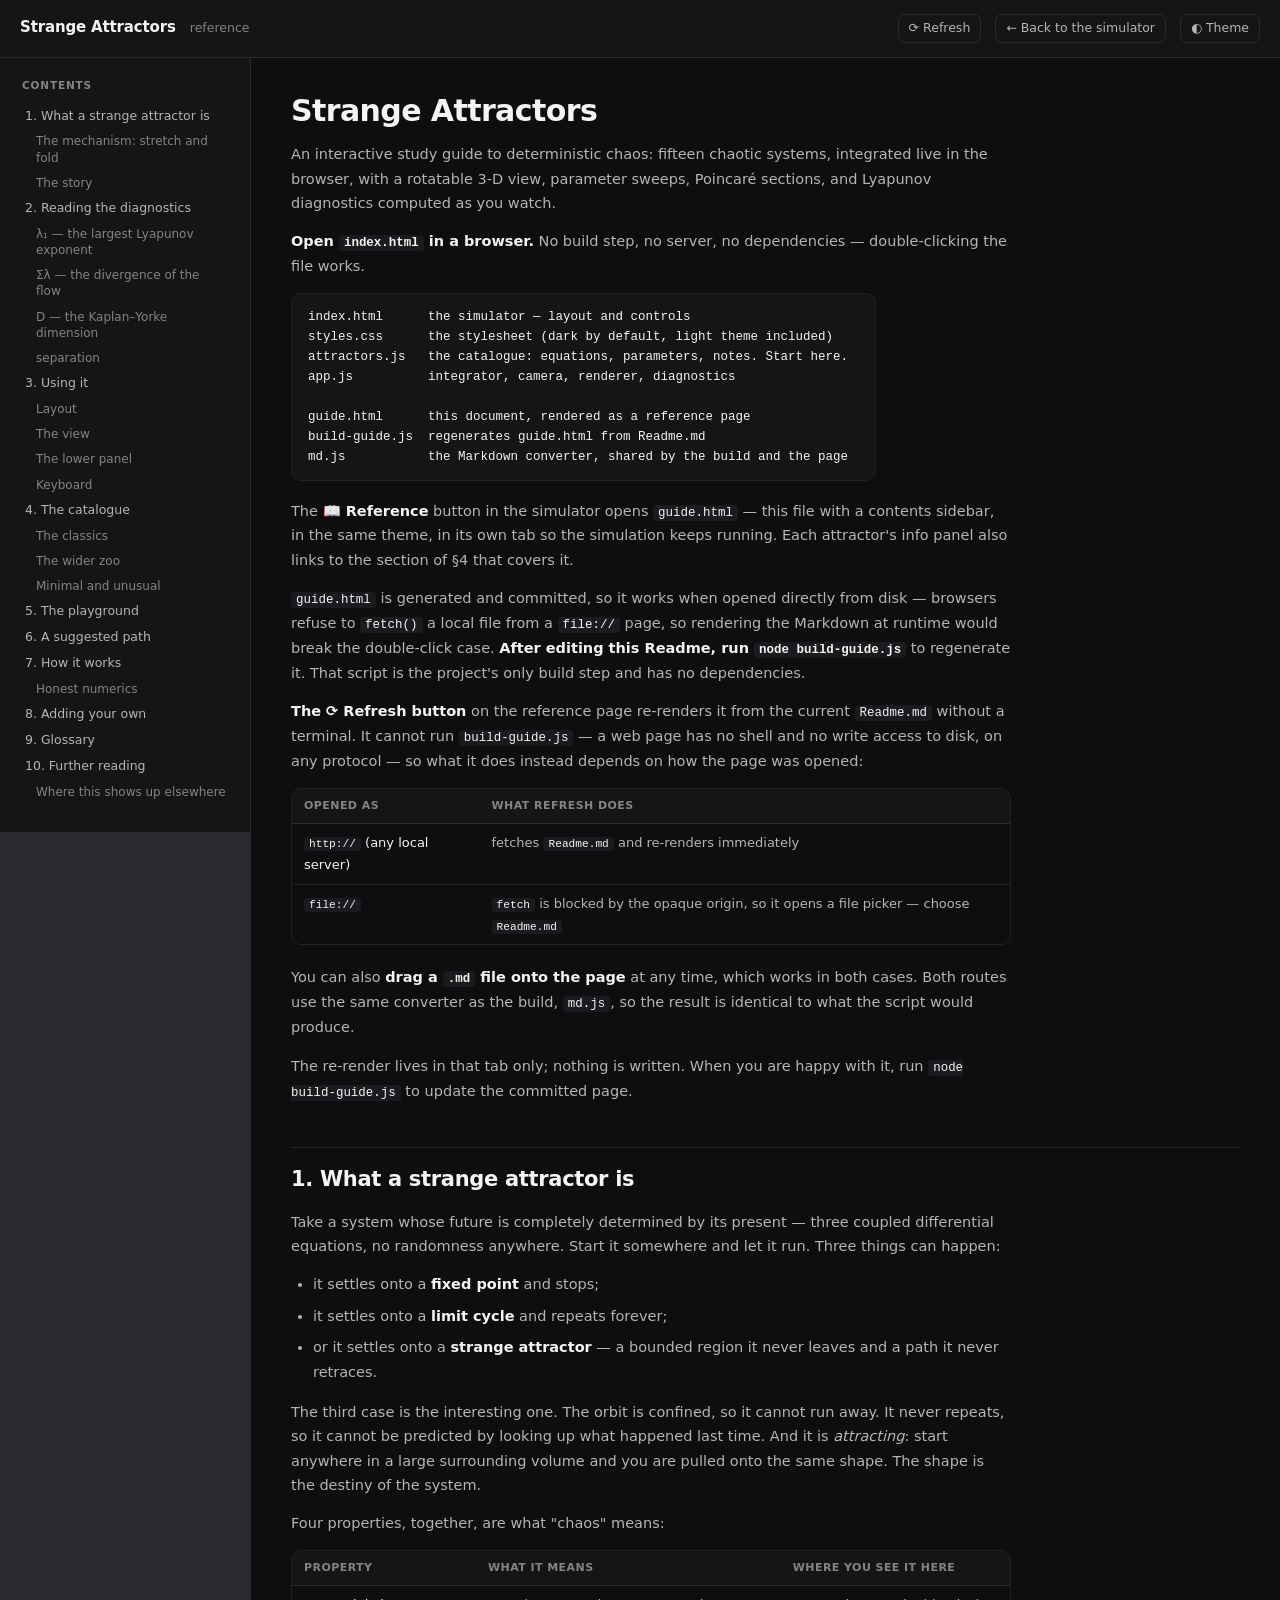
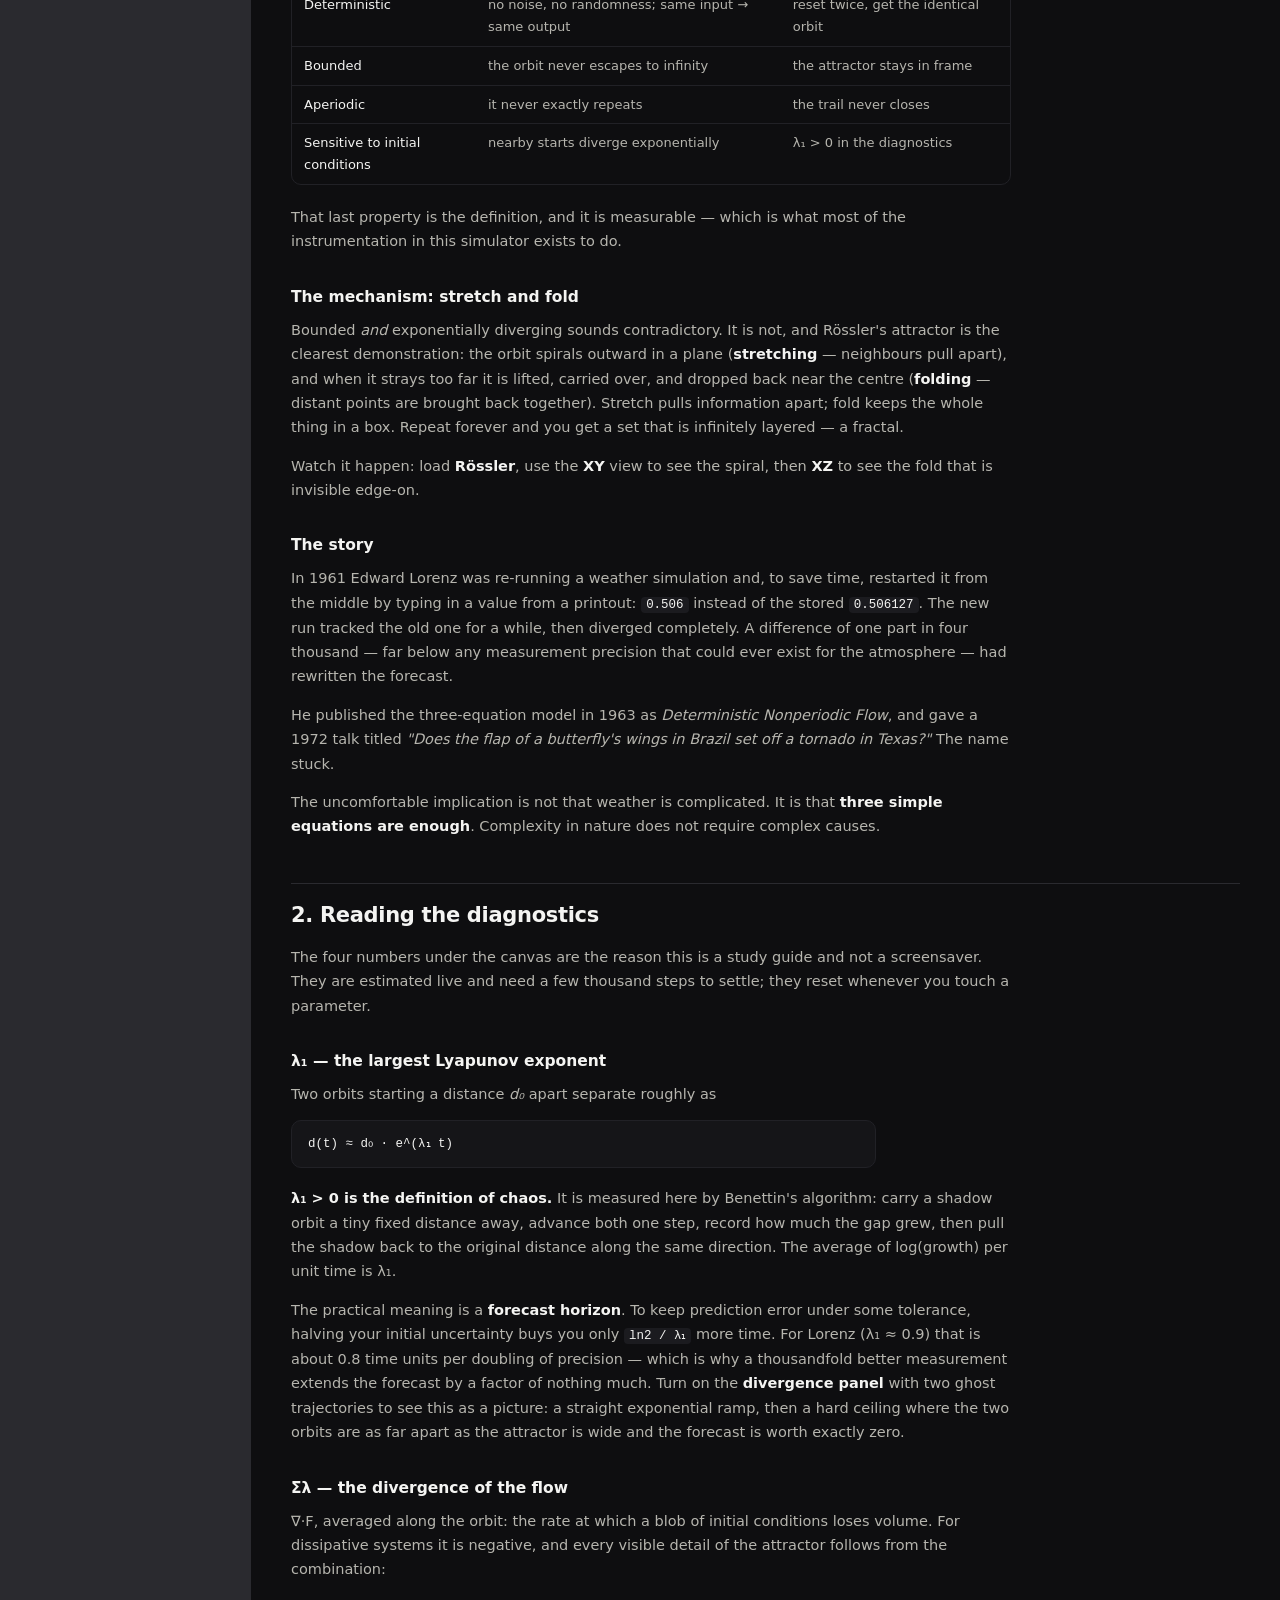
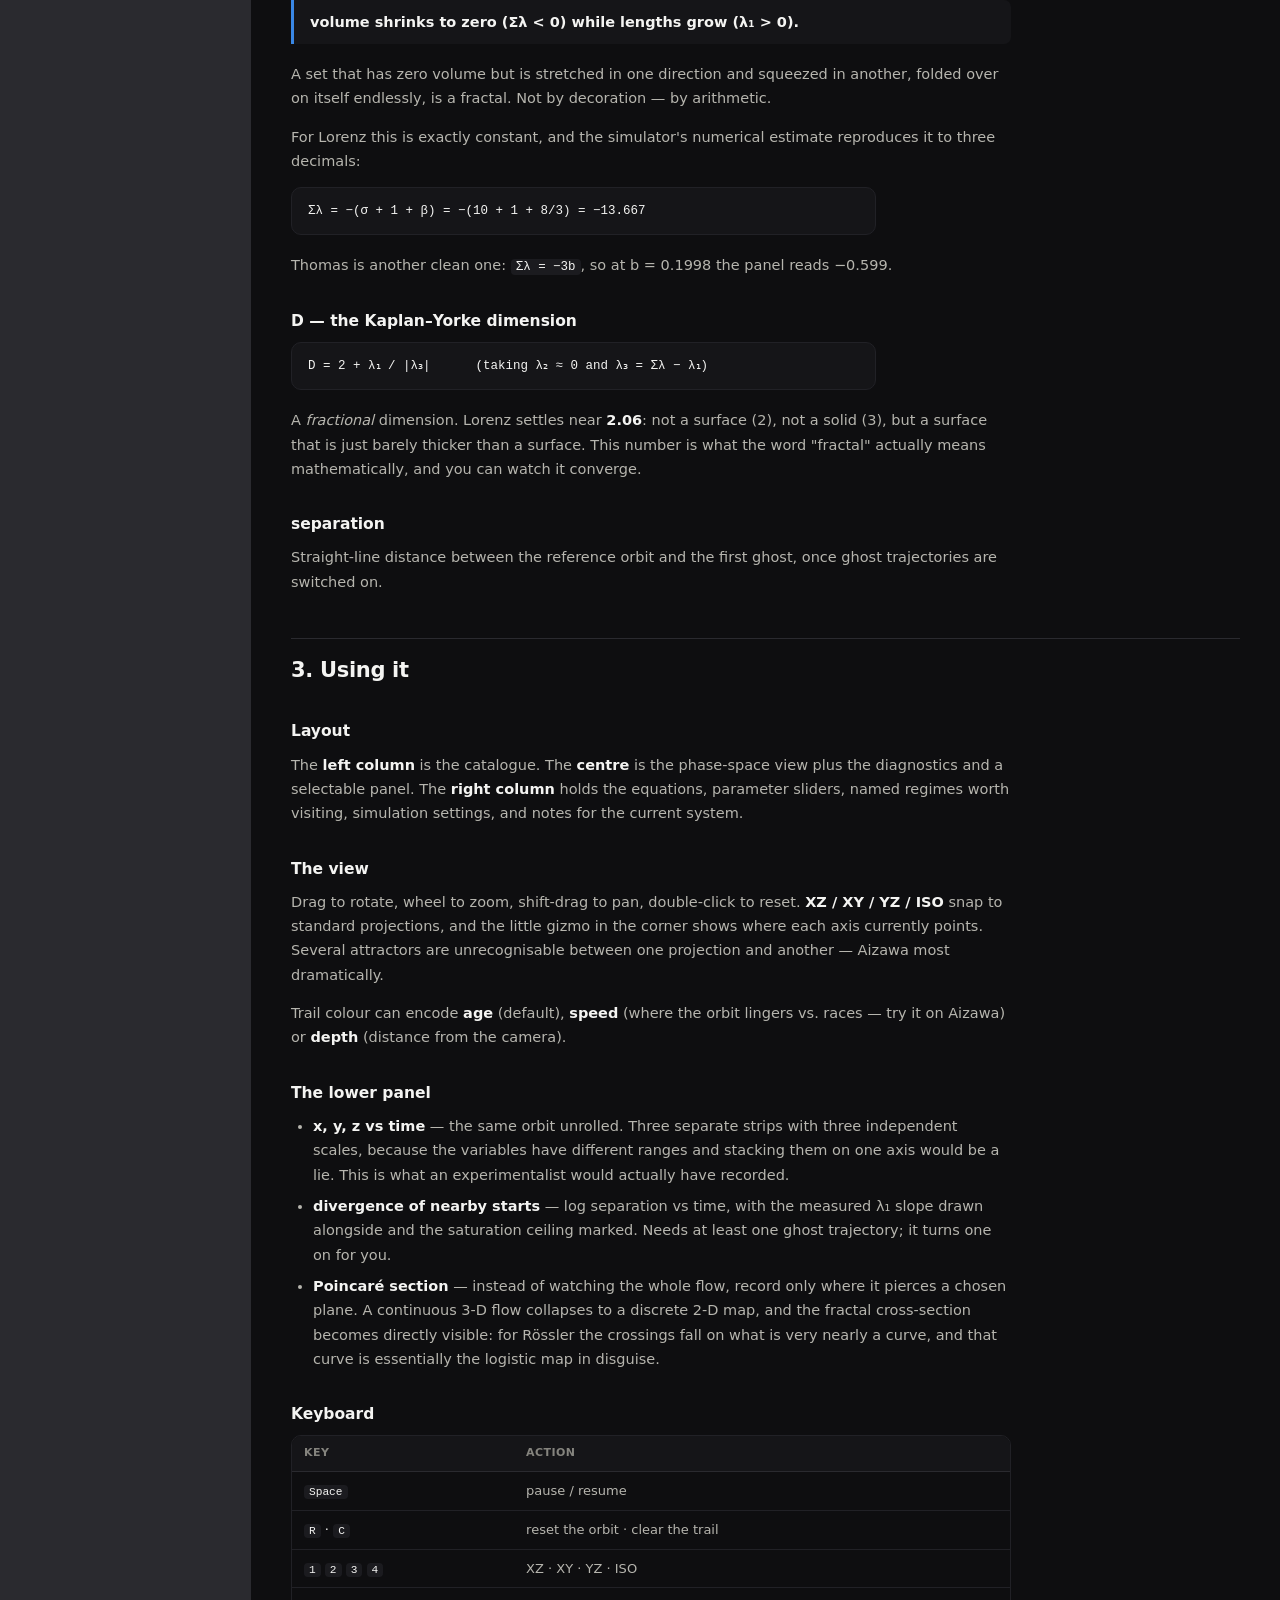
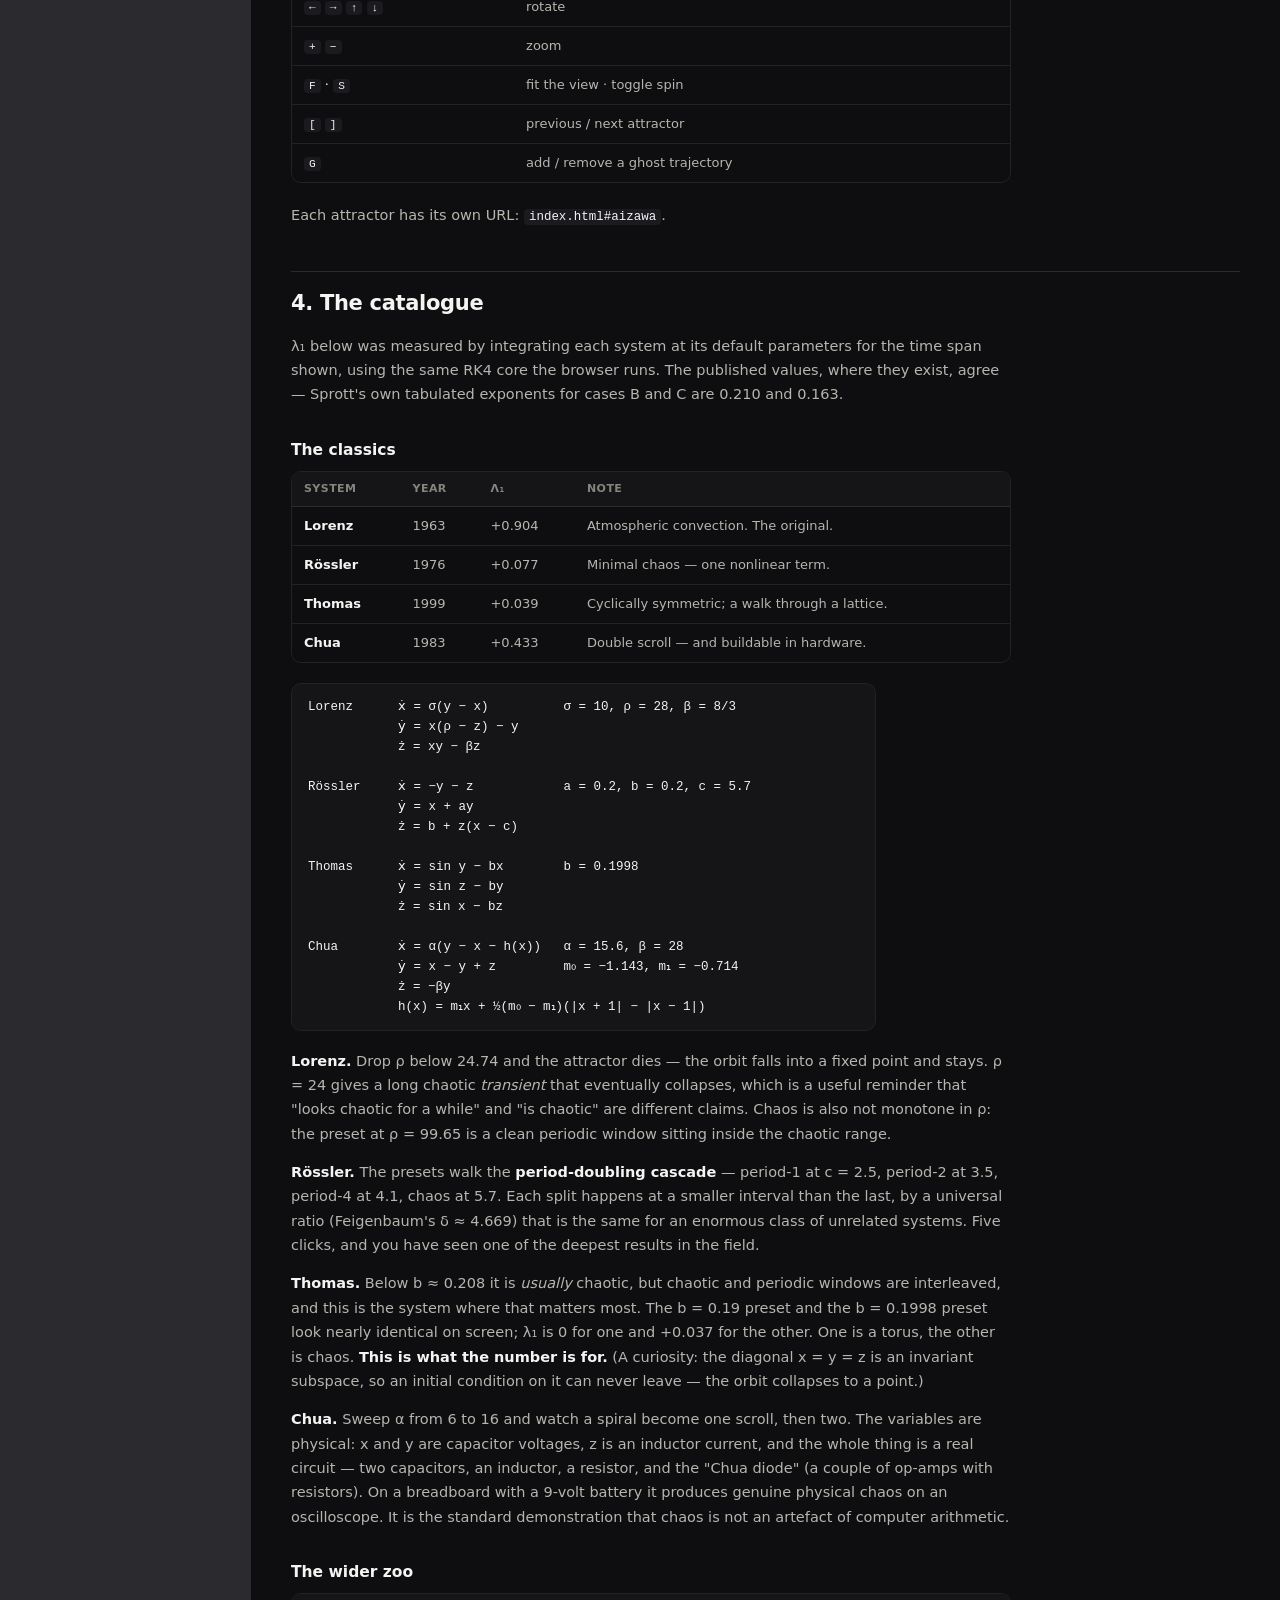
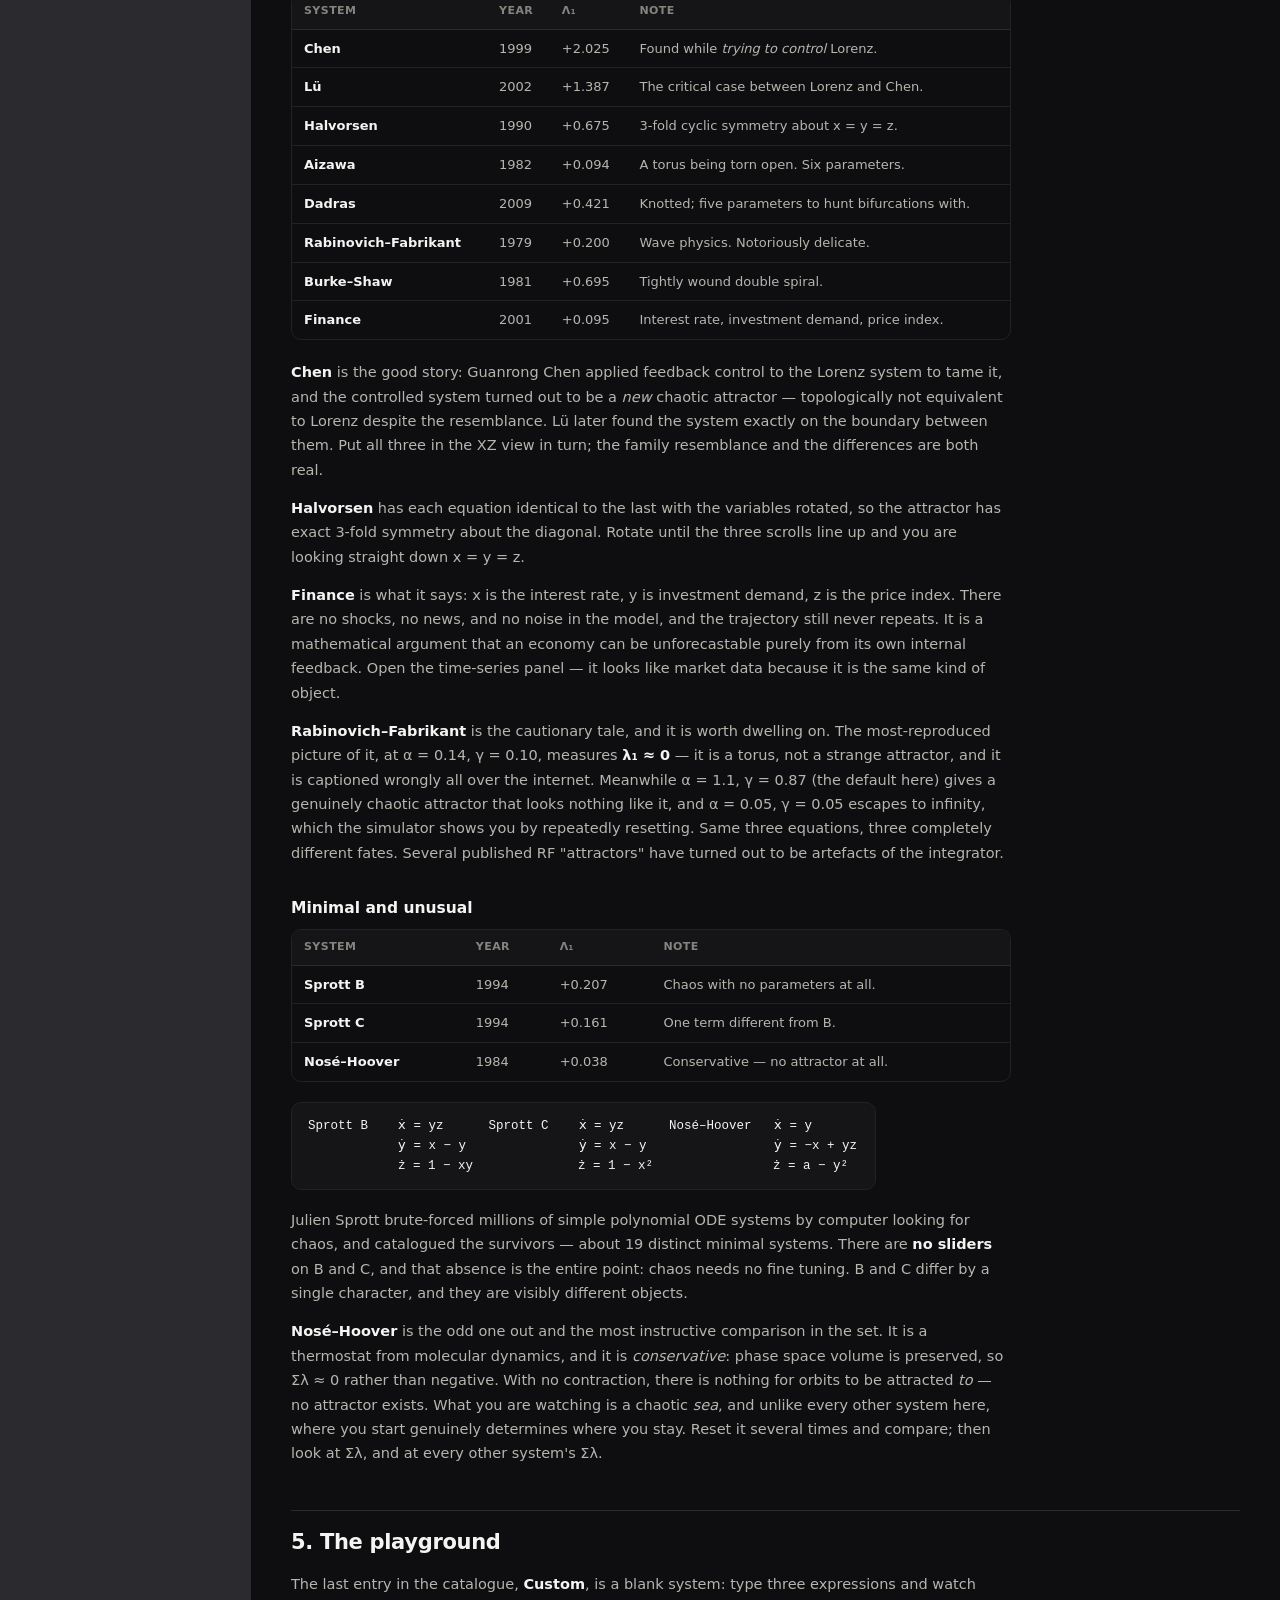
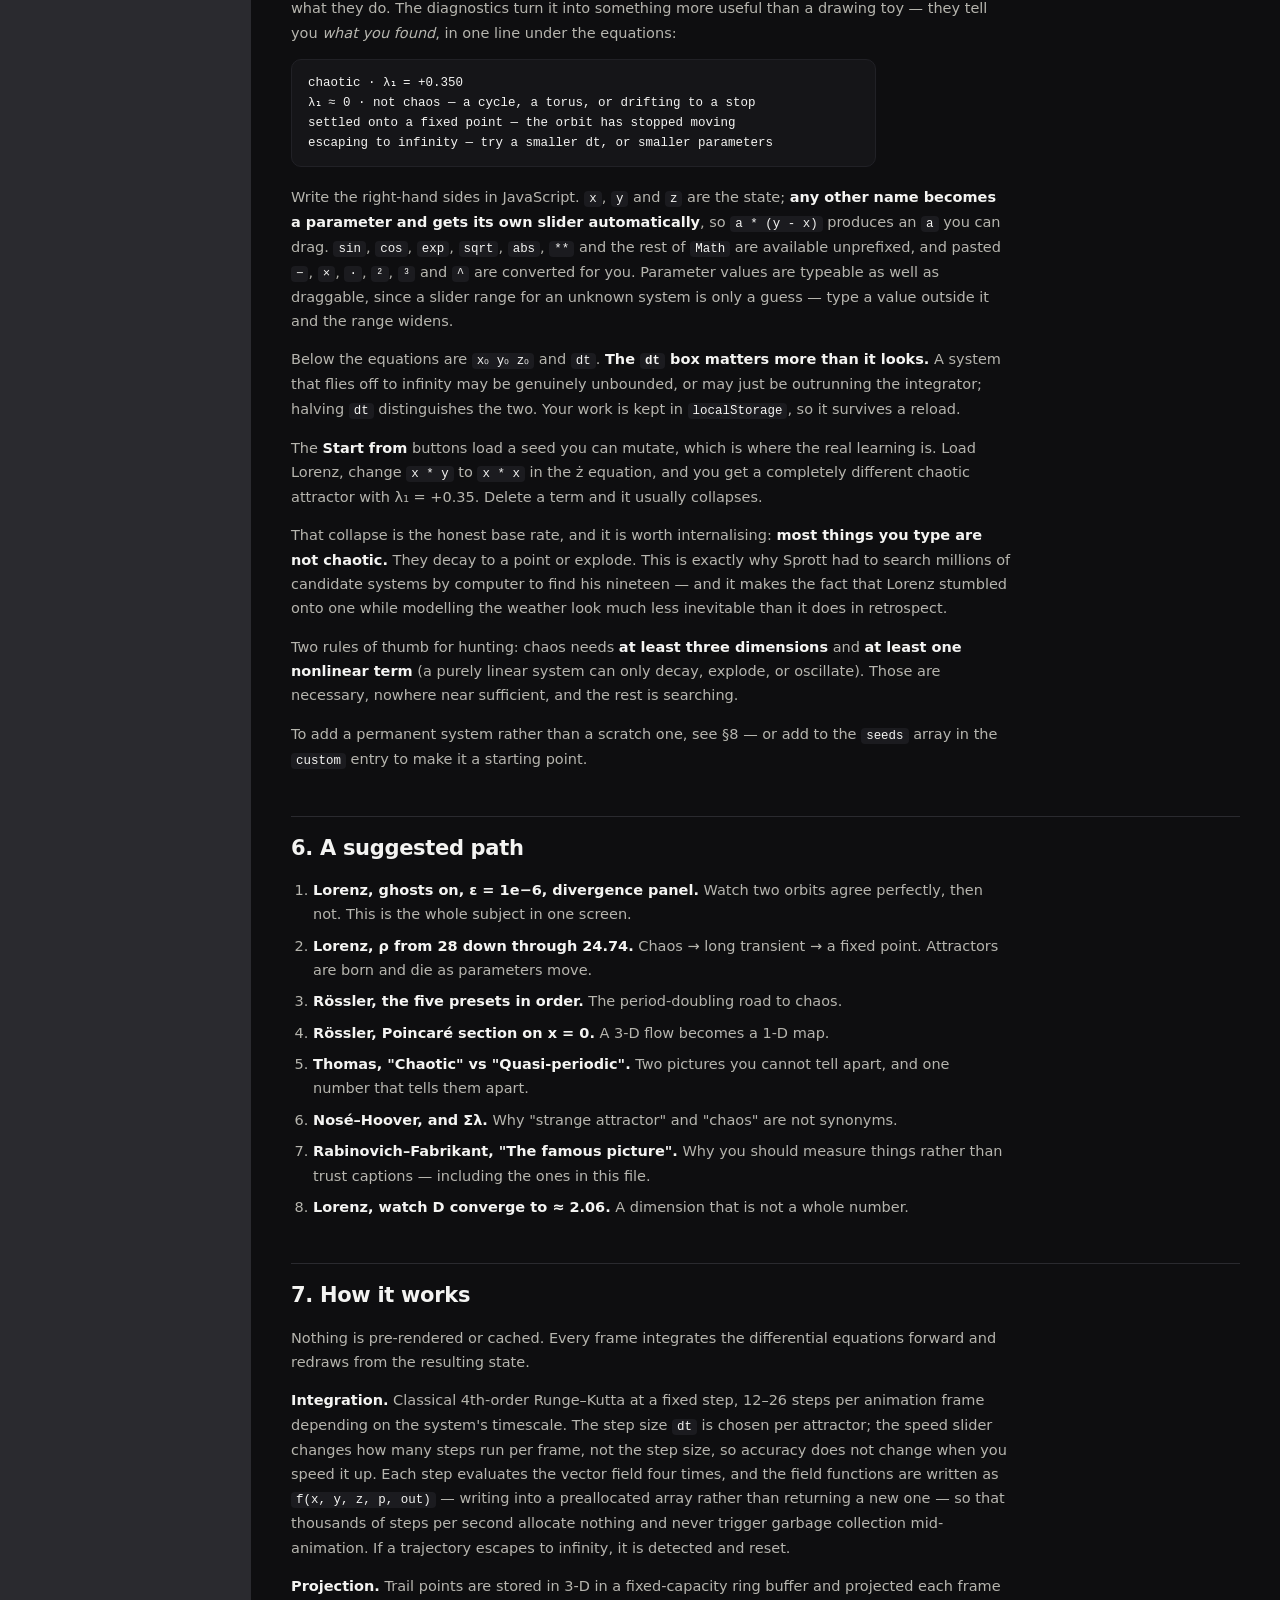
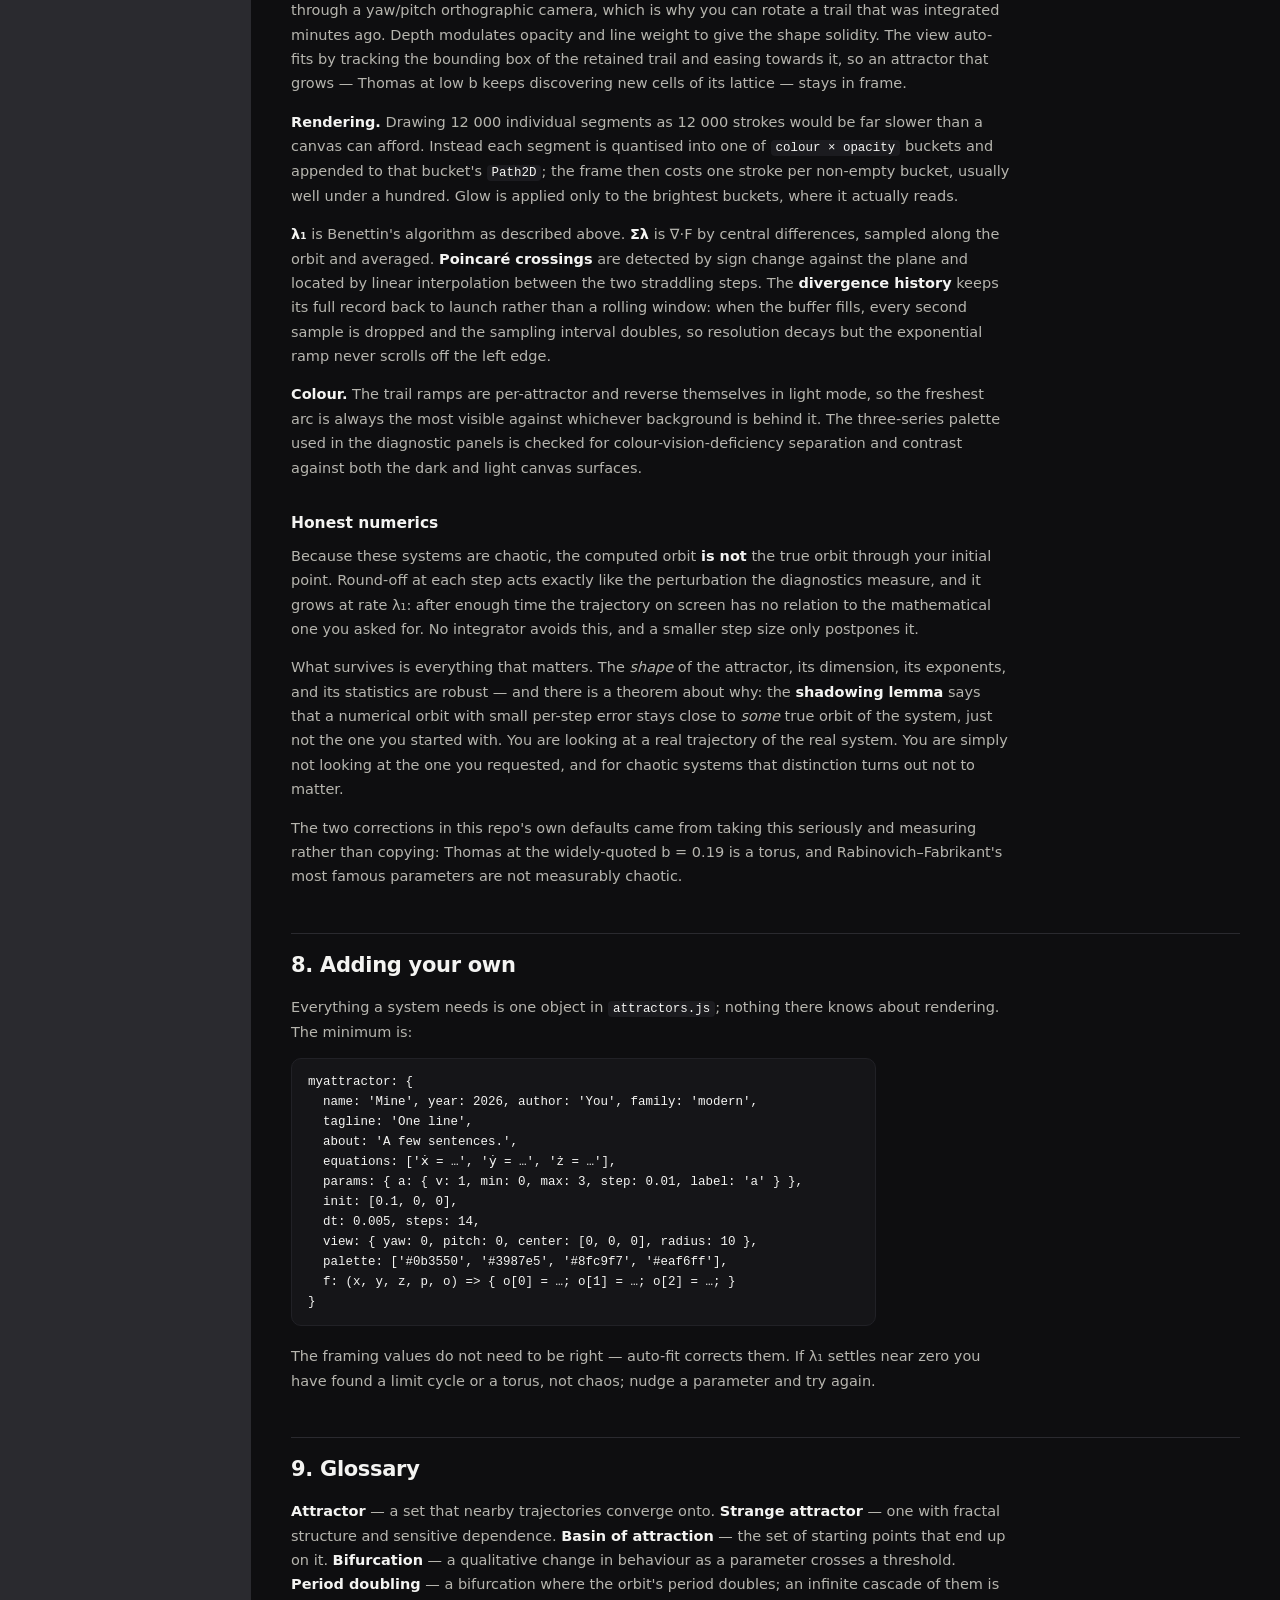
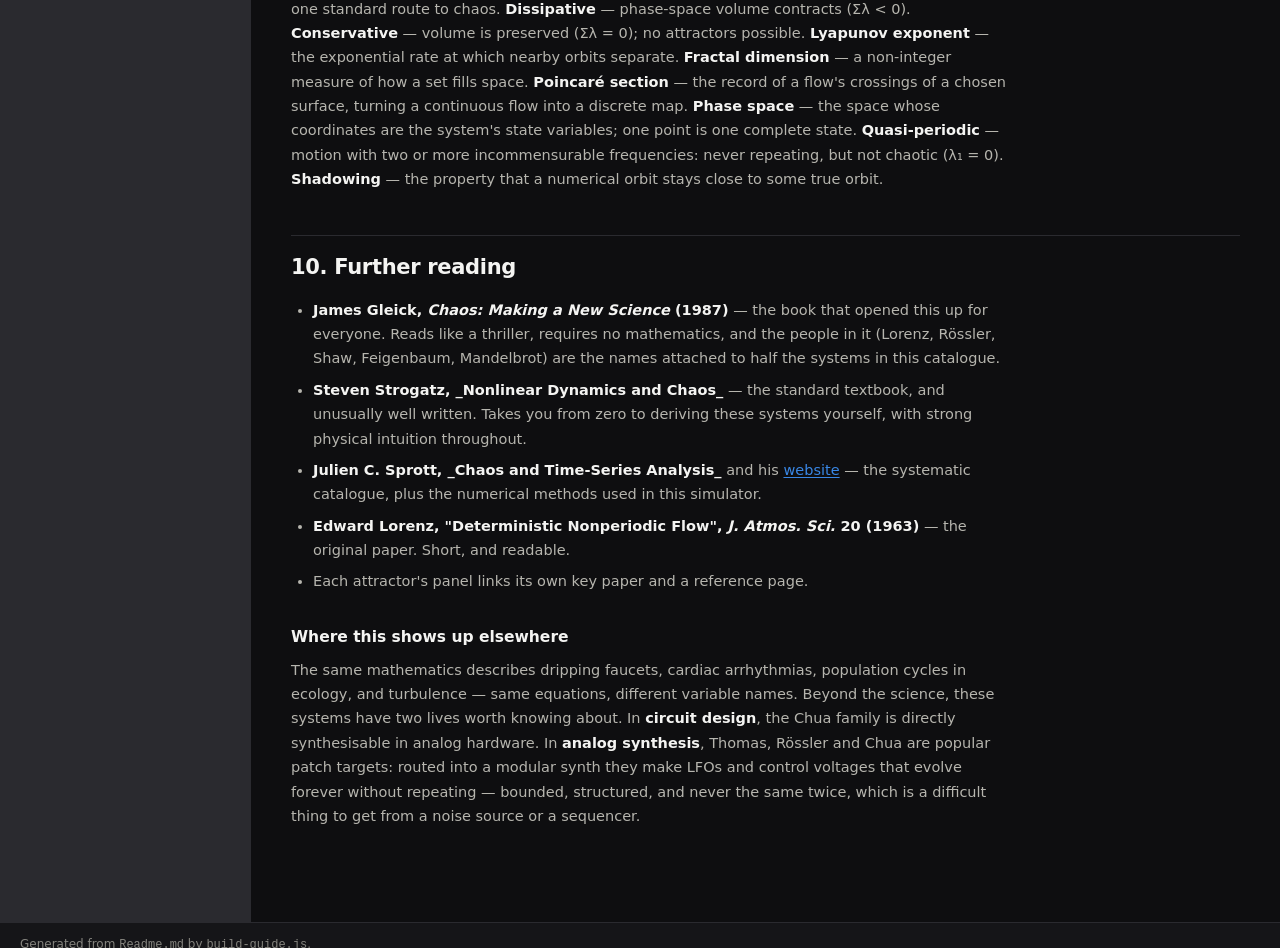
==== guide.html @ debd7d7c "Add custom equation editor and reference guide - Introduced a new equation editor in index.html for " ====
<!DOCTYPE html>
<html lang="en" data-theme="dark">
<head>
<meta charset="utf-8">
<meta name="viewport" content="width=device-width, initial-scale=1">
<title>Reference — Strange Attractors</title>
<meta name="description" content="Study guide to deterministic chaos: what strange attractors are, how to read Lyapunov diagnostics, and a catalogue of fifteen systems.">
<link rel="stylesheet" href="styles.css">
<link rel="icon" href="data:image/svg+xml,<svg xmlns='http://www.w3.org/2000/svg' viewBox='0 0 32 32'><text y='26' font-size='26'>🦋</text></svg>">
</head>
<body class="g-body">

<header class="masthead">
  <h1>Strange Attractors</h1>
  <span class="sub">reference</span>
  <span class="spacer"></span>
  <button class="btn" id="btn-refresh" title="Re-render this page from Readme.md">⟳ Refresh</button>
  <a class="btn" href="index.html">← Back to the simulator</a>
  <button class="btn" id="btn-theme" title="Toggle light / dark">◐ Theme</button>
</header>

<p class="g-status" id="g-status" hidden></p>

<div class="g-shell">
  <nav class="g-toc" aria-label="Contents">
    <h2>Contents</h2>
    <div class="g-toc-list" id="g-toc-list">
      <a class="g-toc-item g-toc-2" href="#1-what-a-strange-attractor-is">1. What a strange attractor is</a>
      <a class="g-toc-item g-toc-3" href="#the-mechanism-stretch-and-fold">The mechanism: stretch and fold</a>
      <a class="g-toc-item g-toc-3" href="#the-story">The story</a>
      <a class="g-toc-item g-toc-2" href="#2-reading-the-diagnostics">2. Reading the diagnostics</a>
      <a class="g-toc-item g-toc-3" href="#the-largest-lyapunov-exponent">λ₁ — the largest Lyapunov exponent</a>
      <a class="g-toc-item g-toc-3" href="#the-divergence-of-the-flow">Σλ — the divergence of the flow</a>
      <a class="g-toc-item g-toc-3" href="#d-the-kaplan-yorke-dimension">D — the Kaplan–Yorke dimension</a>
      <a class="g-toc-item g-toc-3" href="#separation">separation</a>
      <a class="g-toc-item g-toc-2" href="#3-using-it">3. Using it</a>
      <a class="g-toc-item g-toc-3" href="#layout">Layout</a>
      <a class="g-toc-item g-toc-3" href="#the-view">The view</a>
      <a class="g-toc-item g-toc-3" href="#the-lower-panel">The lower panel</a>
      <a class="g-toc-item g-toc-3" href="#keyboard">Keyboard</a>
      <a class="g-toc-item g-toc-2" href="#4-the-catalogue">4. The catalogue</a>
      <a class="g-toc-item g-toc-3" href="#the-classics">The classics</a>
      <a class="g-toc-item g-toc-3" href="#the-wider-zoo">The wider zoo</a>
      <a class="g-toc-item g-toc-3" href="#minimal-and-unusual">Minimal and unusual</a>
      <a class="g-toc-item g-toc-2" href="#5-the-playground">5. The playground</a>
      <a class="g-toc-item g-toc-2" href="#6-a-suggested-path">6. A suggested path</a>
      <a class="g-toc-item g-toc-2" href="#7-how-it-works">7. How it works</a>
      <a class="g-toc-item g-toc-3" href="#honest-numerics">Honest numerics</a>
      <a class="g-toc-item g-toc-2" href="#8-adding-your-own">8. Adding your own</a>
      <a class="g-toc-item g-toc-2" href="#9-glossary">9. Glossary</a>
      <a class="g-toc-item g-toc-2" href="#10-further-reading">10. Further reading</a>
      <a class="g-toc-item g-toc-3" href="#where-this-shows-up-elsewhere">Where this shows up elsewhere</a>
    </div>
  </nav>
  <main class="g-doc" id="g-doc">
<h1 id="strange-attractors"><a class="g-anchor" href="#strange-attractors">Strange Attractors</a></h1>
<p>An interactive study guide to deterministic chaos: fifteen chaotic systems, integrated live in the browser, with a rotatable 3-D view, parameter sweeps, Poincaré sections, and Lyapunov diagnostics computed as you watch.</p>
<p><strong>Open <code>index.html</code> in a browser.</strong> No build step, no server, no dependencies — double-clicking the file works.</p>
<pre class="g-code" data-lang="text"><code>index.html      the simulator — layout and controls
styles.css      the stylesheet (dark by default, light theme included)
attractors.js   the catalogue: equations, parameters, notes. Start here.
app.js          integrator, camera, renderer, diagnostics

guide.html      this document, rendered as a reference page
build-guide.js  regenerates guide.html from Readme.md
md.js           the Markdown converter, shared by the build and the page</code></pre>
<p>The <strong>📖 Reference</strong> button in the simulator opens <code>guide.html</code> — this file with a contents sidebar, in the same theme, in its own tab so the simulation keeps running. Each attractor's info panel also links to the section of §4 that covers it.</p>
<p><code>guide.html</code> is generated and committed, so it works when opened directly from disk — browsers refuse to <code>fetch()</code> a local file from a <code>file://</code> page, so rendering the Markdown at runtime would break the double-click case. <strong>After editing this Readme, run <code>node build-guide.js</code></strong> to regenerate it. That script is the project's only build step and has no dependencies.</p>
<p><strong>The ⟳ Refresh button</strong> on the reference page re-renders it from the current <code>Readme.md</code> without a terminal. It cannot run <code>build-guide.js</code> — a web page has no shell and no write access to disk, on any protocol — so what it does instead depends on how the page was opened:</p>
<div class="g-tablewrap"><table><thead><tr><th>Opened as</th><th>What Refresh does</th></tr></thead><tbody><tr><td><code>http://</code> (any local server)</td><td>fetches <code>Readme.md</code> and re-renders immediately</td></tr><tr><td><code>file://</code></td><td><code>fetch</code> is blocked by the opaque origin, so it opens a file picker — choose <code>Readme.md</code></td></tr></tbody></table></div>
<p>You can also <strong>drag a <code>.md</code> file onto the page</strong> at any time, which works in both cases. Both routes use the same converter as the build, <code>md.js</code>, so the result is identical to what the script would produce.</p>
<p>The re-render lives in that tab only; nothing is written. When you are happy with it, run <code>node build-guide.js</code> to update the committed page.</p>
<hr>
<h2 id="1-what-a-strange-attractor-is"><a class="g-anchor" href="#1-what-a-strange-attractor-is">1. What a strange attractor is</a></h2>
<p>Take a system whose future is completely determined by its present — three coupled differential equations, no randomness anywhere. Start it somewhere and let it run. Three things can happen:</p>
<ul><li>it settles onto a <strong>fixed point</strong> and stops;</li><li>it settles onto a <strong>limit cycle</strong> and repeats forever;</li><li>or it settles onto a <strong>strange attractor</strong> — a bounded region it never leaves and a path it never retraces.</li></ul>
<p>The third case is the interesting one. The orbit is confined, so it cannot run away. It never repeats, so it cannot be predicted by looking up what happened last time. And it is <em>attracting</em>: start anywhere in a large surrounding volume and you are pulled onto the same shape. The shape is the destiny of the system.</p>
<p>Four properties, together, are what &quot;chaos&quot; means:</p>
<div class="g-tablewrap"><table><thead><tr><th>Property</th><th>What it means</th><th>Where you see it here</th></tr></thead><tbody><tr><td>Deterministic</td><td>no noise, no randomness; same input → same output</td><td>reset twice, get the identical orbit</td></tr><tr><td>Bounded</td><td>the orbit never escapes to infinity</td><td>the attractor stays in frame</td></tr><tr><td>Aperiodic</td><td>it never exactly repeats</td><td>the trail never closes</td></tr><tr><td>Sensitive to initial conditions</td><td>nearby starts diverge exponentially</td><td>λ₁ &gt; 0 in the diagnostics</td></tr></tbody></table></div>
<p>That last property is the definition, and it is measurable — which is what most of the instrumentation in this simulator exists to do.</p>
<h3 id="the-mechanism-stretch-and-fold"><a class="g-anchor" href="#the-mechanism-stretch-and-fold">The mechanism: stretch and fold</a></h3>
<p>Bounded <em>and</em> exponentially diverging sounds contradictory. It is not, and Rössler's attractor is the clearest demonstration: the orbit spirals outward in a plane (<strong>stretching</strong> — neighbours pull apart), and when it strays too far it is lifted, carried over, and dropped back near the centre (<strong>folding</strong> — distant points are brought back together). Stretch pulls information apart; fold keeps the whole thing in a box. Repeat forever and you get a set that is infinitely layered — a fractal.</p>
<p>Watch it happen: load <strong>Rössler</strong>, use the <strong>XY</strong> view to see the spiral, then <strong>XZ</strong> to see the fold that is invisible edge-on.</p>
<h3 id="the-story"><a class="g-anchor" href="#the-story">The story</a></h3>
<p>In 1961 Edward Lorenz was re-running a weather simulation and, to save time, restarted it from the middle by typing in a value from a printout: <code>0.506</code> instead of the stored <code>0.506127</code>. The new run tracked the old one for a while, then diverged completely. A difference of one part in four thousand — far below any measurement precision that could ever exist for the atmosphere — had rewritten the forecast.</p>
<p>He published the three-equation model in 1963 as <em>Deterministic Nonperiodic Flow</em>, and gave a 1972 talk titled <em>&quot;Does the flap of a butterfly's wings in Brazil set off a tornado in Texas?&quot;</em> The name stuck.</p>
<p>The uncomfortable implication is not that weather is complicated. It is that <strong>three simple equations are enough</strong>. Complexity in nature does not require complex causes.</p>
<hr>
<h2 id="2-reading-the-diagnostics"><a class="g-anchor" href="#2-reading-the-diagnostics">2. Reading the diagnostics</a></h2>
<p>The four numbers under the canvas are the reason this is a study guide and not a screensaver. They are estimated live and need a few thousand steps to settle; they reset whenever you touch a parameter.</p>
<h3 id="the-largest-lyapunov-exponent"><a class="g-anchor" href="#the-largest-lyapunov-exponent">λ₁ — the largest Lyapunov exponent</a></h3>
<p>Two orbits starting a distance <em>d₀</em> apart separate roughly as</p>
<pre class="g-code" data-lang="text"><code>d(t) ≈ d₀ · e^(λ₁ t)</code></pre>
<p><strong>λ₁ &gt; 0 is the definition of chaos.</strong> It is measured here by Benettin's algorithm: carry a shadow orbit a tiny fixed distance away, advance both one step, record how much the gap grew, then pull the shadow back to the original distance along the same direction. The average of log(growth) per unit time is λ₁.</p>
<p>The practical meaning is a <strong>forecast horizon</strong>. To keep prediction error under some tolerance, halving your initial uncertainty buys you only <code>ln2 / λ₁</code> more time. For Lorenz (λ₁ ≈ 0.9) that is about 0.8 time units per doubling of precision — which is why a thousandfold better measurement extends the forecast by a factor of nothing much. Turn on the <strong>divergence panel</strong> with two ghost trajectories to see this as a picture: a straight exponential ramp, then a hard ceiling where the two orbits are as far apart as the attractor is wide and the forecast is worth exactly zero.</p>
<h3 id="the-divergence-of-the-flow"><a class="g-anchor" href="#the-divergence-of-the-flow">Σλ — the divergence of the flow</a></h3>
<p>∇·F, averaged along the orbit: the rate at which a blob of initial conditions loses volume. For dissipative systems it is negative, and every visible detail of the attractor follows from the combination:</p>
<blockquote><strong>volume shrinks to zero (Σλ &lt; 0) while lengths grow (λ₁ &gt; 0).</strong></blockquote>
<p>A set that has zero volume but is stretched in one direction and squeezed in another, folded over on itself endlessly, is a fractal. Not by decoration — by arithmetic.</p>
<p>For Lorenz this is exactly constant, and the simulator's numerical estimate reproduces it to three decimals:</p>
<pre class="g-code" data-lang="text"><code>Σλ = −(σ + 1 + β) = −(10 + 1 + 8/3) = −13.667</code></pre>
<p>Thomas is another clean one: <code>Σλ = −3b</code>, so at b = 0.1998 the panel reads −0.599.</p>
<h3 id="d-the-kaplan-yorke-dimension"><a class="g-anchor" href="#d-the-kaplan-yorke-dimension">D — the Kaplan–Yorke dimension</a></h3>
<pre class="g-code" data-lang="text"><code>D = 2 + λ₁ / |λ₃|      (taking λ₂ ≈ 0 and λ₃ = Σλ − λ₁)</code></pre>
<p>A <em>fractional</em> dimension. Lorenz settles near <strong>2.06</strong>: not a surface (2), not a solid (3), but a surface that is just barely thicker than a surface. This number is what the word &quot;fractal&quot; actually means mathematically, and you can watch it converge.</p>
<h3 id="separation"><a class="g-anchor" href="#separation">separation</a></h3>
<p>Straight-line distance between the reference orbit and the first ghost, once ghost trajectories are switched on.</p>
<hr>
<h2 id="3-using-it"><a class="g-anchor" href="#3-using-it">3. Using it</a></h2>
<h3 id="layout"><a class="g-anchor" href="#layout">Layout</a></h3>
<p>The <strong>left column</strong> is the catalogue. The <strong>centre</strong> is the phase-space view plus the diagnostics and a selectable panel. The <strong>right column</strong> holds the equations, parameter sliders, named regimes worth visiting, simulation settings, and notes for the current system.</p>
<h3 id="the-view"><a class="g-anchor" href="#the-view">The view</a></h3>
<p>Drag to rotate, wheel to zoom, shift-drag to pan, double-click to reset. <strong>XZ / XY / YZ / ISO</strong> snap to standard projections, and the little gizmo in the corner shows where each axis currently points. Several attractors are unrecognisable between one projection and another — Aizawa most dramatically.</p>
<p>Trail colour can encode <strong>age</strong> (default), <strong>speed</strong> (where the orbit lingers vs. races — try it on Aizawa) or <strong>depth</strong> (distance from the camera).</p>
<h3 id="the-lower-panel"><a class="g-anchor" href="#the-lower-panel">The lower panel</a></h3>
<ul><li><strong>x, y, z vs time</strong> — the same orbit unrolled. Three separate strips with three independent scales, because the variables have different ranges and stacking them on one axis would be a lie. This is what an experimentalist would actually have recorded.</li><li><strong>divergence of nearby starts</strong> — log separation vs time, with the measured λ₁ slope drawn alongside and the saturation ceiling marked. Needs at least one ghost trajectory; it turns one on for you.</li><li><strong>Poincaré section</strong> — instead of watching the whole flow, record only where it pierces a chosen plane. A continuous 3-D flow collapses to a discrete 2-D map, and the fractal cross-section becomes directly visible: for Rössler the crossings fall on what is very nearly a curve, and that curve is essentially the logistic map in disguise.</li></ul>
<h3 id="keyboard"><a class="g-anchor" href="#keyboard">Keyboard</a></h3>
<div class="g-tablewrap"><table><thead><tr><th>Key</th><th>Action</th></tr></thead><tbody><tr><td><code>Space</code></td><td>pause / resume</td></tr><tr><td><code>R</code> · <code>C</code></td><td>reset the orbit · clear the trail</td></tr><tr><td><code>1</code> <code>2</code> <code>3</code> <code>4</code></td><td>XZ · XY · YZ · ISO</td></tr><tr><td><code>←</code> <code>→</code> <code>↑</code> <code>↓</code></td><td>rotate</td></tr><tr><td><code>+</code> <code>−</code></td><td>zoom</td></tr><tr><td><code>F</code> · <code>S</code></td><td>fit the view · toggle spin</td></tr><tr><td><code>[</code> <code>]</code></td><td>previous / next attractor</td></tr><tr><td><code>G</code></td><td>add / remove a ghost trajectory</td></tr></tbody></table></div>
<p>Each attractor has its own URL: <code>index.html#aizawa</code>.</p>
<hr>
<h2 id="4-the-catalogue"><a class="g-anchor" href="#4-the-catalogue">4. The catalogue</a></h2>
<p>λ₁ below was measured by integrating each system at its default parameters for the time span shown, using the same RK4 core the browser runs. The published values, where they exist, agree — Sprott's own tabulated exponents for cases B and C are 0.210 and 0.163.</p>
<h3 id="the-classics"><a class="g-anchor" href="#the-classics">The classics</a></h3>
<div class="g-tablewrap"><table><thead><tr><th>System</th><th>Year</th><th>λ₁</th><th>Note</th></tr></thead><tbody><tr><td><strong>Lorenz</strong></td><td>1963</td><td>+0.904</td><td>Atmospheric convection. The original.</td></tr><tr><td><strong>Rössler</strong></td><td>1976</td><td>+0.077</td><td>Minimal chaos — one nonlinear term.</td></tr><tr><td><strong>Thomas</strong></td><td>1999</td><td>+0.039</td><td>Cyclically symmetric; a walk through a lattice.</td></tr><tr><td><strong>Chua</strong></td><td>1983</td><td>+0.433</td><td>Double scroll — and buildable in hardware.</td></tr></tbody></table></div>
<pre class="g-code" data-lang="text"><code>Lorenz      ẋ = σ(y − x)          σ = 10, ρ = 28, β = 8/3
            ẏ = x(ρ − z) − y
            ż = xy − βz

Rössler     ẋ = −y − z            a = 0.2, b = 0.2, c = 5.7
            ẏ = x + ay
            ż = b + z(x − c)

Thomas      ẋ = sin y − bx        b = 0.1998
            ẏ = sin z − by
            ż = sin x − bz

Chua        ẋ = α(y − x − h(x))   α = 15.6, β = 28
            ẏ = x − y + z         m₀ = −1.143, m₁ = −0.714
            ż = −βy
            h(x) = m₁x + ½(m₀ − m₁)(|x + 1| − |x − 1|)</code></pre>
<p><strong>Lorenz.</strong> Drop ρ below 24.74 and the attractor dies — the orbit falls into a fixed point and stays. ρ = 24 gives a long chaotic <em>transient</em> that eventually collapses, which is a useful reminder that &quot;looks chaotic for a while&quot; and &quot;is chaotic&quot; are different claims. Chaos is also not monotone in ρ: the preset at ρ = 99.65 is a clean periodic window sitting inside the chaotic range.</p>
<p><strong>Rössler.</strong> The presets walk the <strong>period-doubling cascade</strong> — period-1 at c = 2.5, period-2 at 3.5, period-4 at 4.1, chaos at 5.7. Each split happens at a smaller interval than the last, by a universal ratio (Feigenbaum's δ ≈ 4.669) that is the same for an enormous class of unrelated systems. Five clicks, and you have seen one of the deepest results in the field.</p>
<p><strong>Thomas.</strong> Below b ≈ 0.208 it is <em>usually</em> chaotic, but chaotic and periodic windows are interleaved, and this is the system where that matters most. The b = 0.19 preset and the b = 0.1998 preset look nearly identical on screen; λ₁ is 0 for one and +0.037 for the other. One is a torus, the other is chaos. <strong>This is what the number is for.</strong> (A curiosity: the diagonal x = y = z is an invariant subspace, so an initial condition on it can never leave — the orbit collapses to a point.)</p>
<p><strong>Chua.</strong> Sweep α from 6 to 16 and watch a spiral become one scroll, then two. The variables are physical: x and y are capacitor voltages, z is an inductor current, and the whole thing is a real circuit — two capacitors, an inductor, a resistor, and the &quot;Chua diode&quot; (a couple of op-amps with resistors). On a breadboard with a 9-volt battery it produces genuine physical chaos on an oscilloscope. It is the standard demonstration that chaos is not an artefact of computer arithmetic.</p>
<h3 id="the-wider-zoo"><a class="g-anchor" href="#the-wider-zoo">The wider zoo</a></h3>
<div class="g-tablewrap"><table><thead><tr><th>System</th><th>Year</th><th>λ₁</th><th>Note</th></tr></thead><tbody><tr><td><strong>Chen</strong></td><td>1999</td><td>+2.025</td><td>Found while <em>trying to control</em> Lorenz.</td></tr><tr><td><strong>Lü</strong></td><td>2002</td><td>+1.387</td><td>The critical case between Lorenz and Chen.</td></tr><tr><td><strong>Halvorsen</strong></td><td>1990</td><td>+0.675</td><td>3-fold cyclic symmetry about x = y = z.</td></tr><tr><td><strong>Aizawa</strong></td><td>1982</td><td>+0.094</td><td>A torus being torn open. Six parameters.</td></tr><tr><td><strong>Dadras</strong></td><td>2009</td><td>+0.421</td><td>Knotted; five parameters to hunt bifurcations with.</td></tr><tr><td><strong>Rabinovich–Fabrikant</strong></td><td>1979</td><td>+0.200</td><td>Wave physics. Notoriously delicate.</td></tr><tr><td><strong>Burke–Shaw</strong></td><td>1981</td><td>+0.695</td><td>Tightly wound double spiral.</td></tr><tr><td><strong>Finance</strong></td><td>2001</td><td>+0.095</td><td>Interest rate, investment demand, price index.</td></tr></tbody></table></div>
<p><strong>Chen</strong> is the good story: Guanrong Chen applied feedback control to the Lorenz system to tame it, and the controlled system turned out to be a <em>new</em> chaotic attractor — topologically not equivalent to Lorenz despite the resemblance. Lü later found the system exactly on the boundary between them. Put all three in the XZ view in turn; the family resemblance and the differences are both real.</p>
<p><strong>Halvorsen</strong> has each equation identical to the last with the variables rotated, so the attractor has exact 3-fold symmetry about the diagonal. Rotate until the three scrolls line up and you are looking straight down x = y = z.</p>
<p><strong>Finance</strong> is what it says: x is the interest rate, y is investment demand, z is the price index. There are no shocks, no news, and no noise in the model, and the trajectory still never repeats. It is a mathematical argument that an economy can be unforecastable purely from its own internal feedback. Open the time-series panel — it looks like market data because it is the same kind of object.</p>
<p><strong>Rabinovich–Fabrikant</strong> is the cautionary tale, and it is worth dwelling on. The most-reproduced picture of it, at α = 0.14, γ = 0.10, measures <strong>λ₁ ≈ 0</strong> — it is a torus, not a strange attractor, and it is captioned wrongly all over the internet. Meanwhile α = 1.1, γ = 0.87 (the default here) gives a genuinely chaotic attractor that looks nothing like it, and α = 0.05, γ = 0.05 escapes to infinity, which the simulator shows you by repeatedly resetting. Same three equations, three completely different fates. Several published RF &quot;attractors&quot; have turned out to be artefacts of the integrator.</p>
<h3 id="minimal-and-unusual"><a class="g-anchor" href="#minimal-and-unusual">Minimal and unusual</a></h3>
<div class="g-tablewrap"><table><thead><tr><th>System</th><th>Year</th><th>λ₁</th><th>Note</th></tr></thead><tbody><tr><td><strong>Sprott B</strong></td><td>1994</td><td>+0.207</td><td>Chaos with no parameters at all.</td></tr><tr><td><strong>Sprott C</strong></td><td>1994</td><td>+0.161</td><td>One term different from B.</td></tr><tr><td><strong>Nosé–Hoover</strong></td><td>1984</td><td>+0.038</td><td>Conservative — no attractor at all.</td></tr></tbody></table></div>
<pre class="g-code" data-lang="text"><code>Sprott B    ẋ = yz      Sprott C    ẋ = yz      Nosé–Hoover   ẋ = y
            ẏ = x − y               ẏ = x − y                 ẏ = −x + yz
            ż = 1 − xy              ż = 1 − x²                ż = a − y²</code></pre>
<p>Julien Sprott brute-forced millions of simple polynomial ODE systems by computer looking for chaos, and catalogued the survivors — about 19 distinct minimal systems. There are <strong>no sliders</strong> on B and C, and that absence is the entire point: chaos needs no fine tuning. B and C differ by a single character, and they are visibly different objects.</p>
<p><strong>Nosé–Hoover</strong> is the odd one out and the most instructive comparison in the set. It is a thermostat from molecular dynamics, and it is <em>conservative</em>: phase space volume is preserved, so Σλ ≈ 0 rather than negative. With no contraction, there is nothing for orbits to be attracted <em>to</em> — no attractor exists. What you are watching is a chaotic <em>sea</em>, and unlike every other system here, where you start genuinely determines where you stay. Reset it several times and compare; then look at Σλ, and at every other system's Σλ.</p>
<hr>
<h2 id="5-the-playground"><a class="g-anchor" href="#5-the-playground">5. The playground</a></h2>
<p>The last entry in the catalogue, <strong>Custom</strong>, is a blank system: type three expressions and watch what they do. The diagnostics turn it into something more useful than a drawing toy — they tell you <em>what you found</em>, in one line under the equations:</p>
<pre class="g-code" data-lang="text"><code>chaotic · λ₁ = +0.350
λ₁ ≈ 0 · not chaos — a cycle, a torus, or drifting to a stop
settled onto a fixed point — the orbit has stopped moving
escaping to infinity — try a smaller dt, or smaller parameters</code></pre>
<p>Write the right-hand sides in JavaScript. <code>x</code>, <code>y</code> and <code>z</code> are the state; <strong>any other name becomes a parameter and gets its own slider automatically</strong>, so <code>a * (y - x)</code> produces an <code>a</code> you can drag. <code>sin</code>, <code>cos</code>, <code>exp</code>, <code>sqrt</code>, <code>abs</code>, <code>**</code> and the rest of <code>Math</code> are available unprefixed, and pasted <code>−</code>, <code>×</code>, <code>·</code>, <code>²</code>, <code>³</code> and <code>^</code> are converted for you. Parameter values are typeable as well as draggable, since a slider range for an unknown system is only a guess — type a value outside it and the range widens.</p>
<p>Below the equations are <code>x₀ y₀ z₀</code> and <code>dt</code>. <strong>The <code>dt</code> box matters more than it looks.</strong> A system that flies off to infinity may be genuinely unbounded, or may just be outrunning the integrator; halving <code>dt</code> distinguishes the two. Your work is kept in <code>localStorage</code>, so it survives a reload.</p>
<p>The <strong>Start from</strong> buttons load a seed you can mutate, which is where the real learning is. Load Lorenz, change <code>x * y</code> to <code>x * x</code> in the ż equation, and you get a completely different chaotic attractor with λ₁ = +0.35. Delete a term and it usually collapses.</p>
<p>That collapse is the honest base rate, and it is worth internalising: <strong>most things you type are not chaotic.</strong> They decay to a point or explode. This is exactly why Sprott had to search millions of candidate systems by computer to find his nineteen — and it makes the fact that Lorenz stumbled onto one while modelling the weather look much less inevitable than it does in retrospect.</p>
<p>Two rules of thumb for hunting: chaos needs <strong>at least three dimensions</strong> and <strong>at least one nonlinear term</strong> (a purely linear system can only decay, explode, or oscillate). Those are necessary, nowhere near sufficient, and the rest is searching.</p>
<p>To add a permanent system rather than a scratch one, see §8 — or add to the <code>seeds</code> array in the <code>custom</code> entry to make it a starting point.</p>
<hr>
<h2 id="6-a-suggested-path"><a class="g-anchor" href="#6-a-suggested-path">6. A suggested path</a></h2>
<ol><li><strong>Lorenz, ghosts on, ε = 1e−6, divergence panel.</strong> Watch two orbits agree perfectly, then not. This is the whole subject in one screen.</li><li><strong>Lorenz, ρ from 28 down through 24.74.</strong> Chaos → long transient → a fixed point. Attractors are born and die as parameters move.</li><li><strong>Rössler, the five presets in order.</strong> The period-doubling road to chaos.</li><li><strong>Rössler, Poincaré section on x = 0.</strong> A 3-D flow becomes a 1-D map.</li><li><strong>Thomas, &quot;Chaotic&quot; vs &quot;Quasi-periodic&quot;.</strong> Two pictures you cannot tell apart, and one number that tells them apart.</li><li><strong>Nosé–Hoover, and Σλ.</strong> Why &quot;strange attractor&quot; and &quot;chaos&quot; are not synonyms.</li><li><strong>Rabinovich–Fabrikant, &quot;The famous picture&quot;.</strong> Why you should measure things rather than trust captions — including the ones in this file.</li><li><strong>Lorenz, watch D converge to ≈ 2.06.</strong> A dimension that is not a whole number.</li></ol>
<hr>
<h2 id="7-how-it-works"><a class="g-anchor" href="#7-how-it-works">7. How it works</a></h2>
<p>Nothing is pre-rendered or cached. Every frame integrates the differential equations forward and redraws from the resulting state.</p>
<p><strong>Integration.</strong> Classical 4th-order Runge–Kutta at a fixed step, 12–26 steps per animation frame depending on the system's timescale. The step size <code>dt</code> is chosen per attractor; the speed slider changes how many steps run per frame, not the step size, so accuracy does not change when you speed it up. Each step evaluates the vector field four times, and the field functions are written as <code>f(x, y, z, p, out)</code> — writing into a preallocated array rather than returning a new one — so that thousands of steps per second allocate nothing and never trigger garbage collection mid-animation. If a trajectory escapes to infinity, it is detected and reset.</p>
<p><strong>Projection.</strong> Trail points are stored in 3-D in a fixed-capacity ring buffer and projected each frame through a yaw/pitch orthographic camera, which is why you can rotate a trail that was integrated minutes ago. Depth modulates opacity and line weight to give the shape solidity. The view auto-fits by tracking the bounding box of the retained trail and easing towards it, so an attractor that grows — Thomas at low b keeps discovering new cells of its lattice — stays in frame.</p>
<p><strong>Rendering.</strong> Drawing 12 000 individual segments as 12 000 strokes would be far slower than a canvas can afford. Instead each segment is quantised into one of <code>colour × opacity</code> buckets and appended to that bucket's <code>Path2D</code>; the frame then costs one stroke per non-empty bucket, usually well under a hundred. Glow is applied only to the brightest buckets, where it actually reads.</p>
<p><strong>λ₁</strong> is Benettin's algorithm as described above. <strong>Σλ</strong> is ∇·F by central differences, sampled along the orbit and averaged. <strong>Poincaré crossings</strong> are detected by sign change against the plane and located by linear interpolation between the two straddling steps. The <strong>divergence history</strong> keeps its full record back to launch rather than a rolling window: when the buffer fills, every second sample is dropped and the sampling interval doubles, so resolution decays but the exponential ramp never scrolls off the left edge.</p>
<p><strong>Colour.</strong> The trail ramps are per-attractor and reverse themselves in light mode, so the freshest arc is always the most visible against whichever background is behind it. The three-series palette used in the diagnostic panels is checked for colour-vision-deficiency separation and contrast against both the dark and light canvas surfaces.</p>
<h3 id="honest-numerics"><a class="g-anchor" href="#honest-numerics">Honest numerics</a></h3>
<p>Because these systems are chaotic, the computed orbit <strong>is not</strong> the true orbit through your initial point. Round-off at each step acts exactly like the perturbation the diagnostics measure, and it grows at rate λ₁: after enough time the trajectory on screen has no relation to the mathematical one you asked for. No integrator avoids this, and a smaller step size only postpones it.</p>
<p>What survives is everything that matters. The <em>shape</em> of the attractor, its dimension, its exponents, and its statistics are robust — and there is a theorem about why: the <strong>shadowing lemma</strong> says that a numerical orbit with small per-step error stays close to <em>some</em> true orbit of the system, just not the one you started with. You are looking at a real trajectory of the real system. You are simply not looking at the one you requested, and for chaotic systems that distinction turns out not to matter.</p>
<p>The two corrections in this repo's own defaults came from taking this seriously and measuring rather than copying: Thomas at the widely-quoted b = 0.19 is a torus, and Rabinovich–Fabrikant's most famous parameters are not measurably chaotic.</p>
<hr>
<h2 id="8-adding-your-own"><a class="g-anchor" href="#8-adding-your-own">8. Adding your own</a></h2>
<p>Everything a system needs is one object in <code>attractors.js</code>; nothing there knows about rendering. The minimum is:</p>
<pre class="g-code" data-lang="js"><code>myattractor: {
  name: 'Mine', year: 2026, author: 'You', family: 'modern',
  tagline: 'One line',
  about: 'A few sentences.',
  equations: ['ẋ = …', 'ẏ = …', 'ż = …'],
  params: { a: { v: 1, min: 0, max: 3, step: 0.01, label: 'a' } },
  init: [0.1, 0, 0],
  dt: 0.005, steps: 14,
  view: { yaw: 0, pitch: 0, center: [0, 0, 0], radius: 10 },
  palette: ['#0b3550', '#3987e5', '#8fc9f7', '#eaf6ff'],
  f: (x, y, z, p, o) =&gt; { o[0] = …; o[1] = …; o[2] = …; }
}</code></pre>
<p>The framing values do not need to be right — auto-fit corrects them. If λ₁ settles near zero you have found a limit cycle or a torus, not chaos; nudge a parameter and try again.</p>
<hr>
<h2 id="9-glossary"><a class="g-anchor" href="#9-glossary">9. Glossary</a></h2>
<p><strong>Attractor</strong> — a set that nearby trajectories converge onto. <strong>Strange attractor</strong> — one with fractal structure and sensitive dependence. <strong>Basin of attraction</strong> — the set of starting points that end up on it. <strong>Bifurcation</strong> — a qualitative change in behaviour as a parameter crosses a threshold. <strong>Period doubling</strong> — a bifurcation where the orbit's period doubles; an infinite cascade of them is one standard route to chaos. <strong>Dissipative</strong> — phase-space volume contracts (Σλ &lt; 0). <strong>Conservative</strong> — volume is preserved (Σλ = 0); no attractors possible. <strong>Lyapunov exponent</strong> — the exponential rate at which nearby orbits separate. <strong>Fractal dimension</strong> — a non-integer measure of how a set fills space. <strong>Poincaré section</strong> — the record of a flow's crossings of a chosen surface, turning a continuous flow into a discrete map. <strong>Phase space</strong> — the space whose coordinates are the system's state variables; one point is one complete state. <strong>Quasi-periodic</strong> — motion with two or more incommensurable frequencies: never repeating, but not chaotic (λ₁ = 0). <strong>Shadowing</strong> — the property that a numerical orbit stays close to some true orbit.</p>
<hr>
<h2 id="10-further-reading"><a class="g-anchor" href="#10-further-reading">10. Further reading</a></h2>
<ul><li><strong>James Gleick, <em>Chaos: Making a New Science</em> (1987)</strong> — the book that opened this up for everyone. Reads like a thriller, requires no mathematics, and the people in it (Lorenz, Rössler, Shaw, Feigenbaum, Mandelbrot) are the names attached to half the systems in this catalogue.</li><li><strong>Steven Strogatz, _Nonlinear Dynamics and Chaos_</strong> — the standard textbook, and unusually well written. Takes you from zero to deriving these systems yourself, with strong physical intuition throughout.</li><li><strong>Julien C. Sprott, _Chaos and Time-Series Analysis_</strong> and his <a href="http://sprott.physics.wisc.edu/" target="_blank" rel="noopener noreferrer">website</a> — the systematic catalogue, plus the numerical methods used in this simulator.</li><li><strong>Edward Lorenz, &quot;Deterministic Nonperiodic Flow&quot;, <em>J. Atmos. Sci.</em> 20 (1963)</strong> — the original paper. Short, and readable.</li><li>Each attractor's panel links its own key paper and a reference page.</li></ul>
<h3 id="where-this-shows-up-elsewhere"><a class="g-anchor" href="#where-this-shows-up-elsewhere">Where this shows up elsewhere</a></h3>
<p>The same mathematics describes dripping faucets, cardiac arrhythmias, population cycles in ecology, and turbulence — same equations, different variable names. Beyond the science, these systems have two lives worth knowing about. In <strong>circuit design</strong>, the Chua family is directly synthesisable in analog hardware. In <strong>analog synthesis</strong>, Thomas, Rössler and Chua are popular patch targets: routed into a modular synth they make LFOs and control voltages that evolve forever without repeating — bounded, structured, and never the same twice, which is a difficult thing to get from a noise source or a sequencer.</p>
  </main>
</div>

<p class="g-foot" id="g-foot">Generated from <code>Readme.md</code> by <code>build-guide.js</code>.</p>

<script src="md.js"></script>
<script>
(function () {
  'use strict';

  /* theme — same storage key as the simulator, so the two always agree */
  var saved = localStorage.getItem('attractors-theme');
  if (saved) document.documentElement.dataset.theme = saved;
  document.getElementById('btn-theme').onclick = function () {
    var next = document.documentElement.dataset.theme === 'light' ? 'dark' : 'light';
    document.documentElement.dataset.theme = next;
    localStorage.setItem('attractors-theme', next);
  };

  /* ------------------------------------------------ contents highlighting */

  var spy = null;
  function initSpy() {
    if (spy) spy.disconnect();
    var links = [].slice.call(document.querySelectorAll('.g-toc-item'));
    var byId = {};
    links.forEach(function (a) { byId[a.getAttribute('href').slice(1)] = a; });
    var seen = {};
    spy = new IntersectionObserver(function (entries) {
      entries.forEach(function (e) {
        if (e.isIntersecting) seen[e.target.id] = 1; else delete seen[e.target.id];
      });
      var current = null;
      for (var i = 0; i < links.length; i++) {
        if (seen[links[i].getAttribute('href').slice(1)]) { current = links[i]; break; }
      }
      links.forEach(function (a) { a.classList.toggle('is-current', a === current); });
    }, { rootMargin: '0px 0px -75% 0px' });
    document.querySelectorAll('h2[id], h3[id]').forEach(function (h) {
      if (byId[h.id]) spy.observe(h);
    });
  }
  initSpy();

  /* -------------------------------------------------------------- refresh

     A page cannot run build-guide.js — it has no shell and no write access to
     disk, on any protocol. What it can do is re-render itself from the current
     Markdown, which is what people actually want after editing the Readme:

       served over http://  fetch('Readme.md') and re-render, no interaction
       opened from file://  fetch is blocked by the opaque origin, so fall back
                            to a file picker (or a drag-and-drop of the file)

     Either way the result lives in this tab only. Run build-guide.js to make it
     permanent.
  */

  var status = document.getElementById('g-status');
  var picker = document.createElement('input');
  picker.type = 'file';
  picker.accept = '.md,text/markdown,text/plain';

  function say(msg, kind) {
    status.textContent = msg;
    status.className = 'g-status' + (kind ? ' is-' + kind : '');
    status.hidden = false;
  }

  function apply(text, origin) {
    var res = MD.render(text);
    document.getElementById('g-doc').innerHTML = res.html;
    document.getElementById('g-toc-list').innerHTML = MD.tocHtml(res.toc);
    initSpy();
    var t = new Date().toLocaleTimeString();
    say('Re-rendered from ' + origin + ' at ' + t +
        ' — this tab only. Run "node build-guide.js" to update the committed guide.html.', 'ok');
  }

  picker.onchange = function () {
    var file = picker.files && picker.files[0];
    if (!file) return;
    file.text().then(function (text) { apply(text, file.name); });
    picker.value = '';
  };

  document.getElementById('btn-refresh').onclick = function () {
    fetch('Readme.md', { cache: 'no-store' })
      .then(function (r) {
        if (!r.ok) throw new Error(r.status + ' ' + r.statusText);
        return r.text();
      })
      .then(function (text) { apply(text, 'Readme.md'); })
      .catch(function () {
        say('Opened from file:// — the browser will not let a local page read another local file. ' +
            'Pick Readme.md to re-render it, or drag the file onto this page.', 'warn');
        picker.click();
      });
  };

  /* drag a .md file anywhere onto the page */
  ['dragover', 'drop'].forEach(function (type) {
    document.addEventListener(type, function (e) {
      e.preventDefault();
      if (type !== 'drop') return;
      var file = e.dataTransfer && e.dataTransfer.files && e.dataTransfer.files[0];
      if (file) file.text().then(function (text) { apply(text, file.name); });
    });
  });
})();
</script>
</body>
</html>
---- styles.css ----
/* ============================================================================
   Strange Attractors — stylesheet
   Dark by default; the theme toggle stamps data-theme on <html>.
   ========================================================================== */

:root {
  color-scheme: dark;

  --page: #0e0e10;
  --panel: #151518;
  --panel-2: #1b1b1f;
  --surface: #131316; /* the canvas background — validated against */
  --ink: #f4f4f2;
  --ink-2: #b6b5ae;
  --ink-muted: #85847e;
  --line: #2a2a2f;
  --line-soft: #212126;
  --accent: #3987e5;
  --accent-soft: rgba(57, 135, 229, 0.16);
  --grid: rgba(255, 255, 255, 0.035);
  --axis: rgba(255, 255, 255, 0.22);

  /* categorical slots — validated for this surface (see Readme) */
  --series-1: #3987e5;
  --series-2: #d95926;
  --series-3: #199e70;
  --series-4: #c98500;

  --radius: 10px;
  --radius-s: 7px;
  --sans: system-ui, -apple-system, "Segoe UI", Roboto, sans-serif;
  --mono:
    ui-monospace, "SF Mono", "Cascadia Mono", "JetBrains Mono", Consolas,
    monospace;
}

:root[data-theme="light"] {
  color-scheme: light;
  --page: #eceae5;
  --panel: #fbfbf9;
  --panel-2: #f3f2ee;
  --surface: #f7f7f4;
  --ink: #16161a;
  --ink-2: #52514e;
  --ink-muted: #898781;
  --line: #dedcd5;
  --line-soft: #e8e6e0;
  --accent: #2a78d6;
  --accent-soft: rgba(42, 120, 214, 0.12);
  --grid: rgba(0, 0, 0, 0.045);
  --axis: rgba(0, 0, 0, 0.22);
  --series-1: #2a78d6;
  --series-2: #eb6834;
  --series-3: #1baf7a;
  --series-4: #eda100;
}

* {
  box-sizing: border-box;
}

html,
body {
  height: 100%;
}

body {
  margin: 0;
  background: var(--page);
  color: var(--ink);
  font-family: var(--sans);
  font-size: 14px;
  line-height: 1.5;
  -webkit-font-smoothing: antialiased;
}

button,
input,
select {
  font: inherit;
  color: inherit;
}

/* ------------------------------------------------------------------ header */

.masthead {
  display: flex;
  align-items: baseline;
  gap: 14px;
  padding: 14px 20px;
  border-bottom: 1px solid var(--line);
  background: var(--panel);
}
.masthead h1 {
  margin: 0;
  font-size: 15px;
  font-weight: 600;
  letter-spacing: -0.01em;
}
.masthead .sub {
  font-size: 12.5px;
  color: var(--ink-muted);
}
.masthead .spacer {
  flex: 1;
}

/* -------------------------------------------------------------------- shell */

.shell {
  display: grid;
  grid-template-columns: 208px minmax(0, 1fr) 320px;
  gap: 1px;
  background: var(--line);
  min-height: calc(100vh - 51px);
}

.col {
  background: var(--page);
  min-width: 0;
  padding: 16px;
}
.col--left {
  background: var(--panel);
  padding: 14px 12px;
}
.col--right {
  background: var(--panel);
  padding: 16px 14px;
  overflow-y: auto;
  max-height: calc(100vh - 51px);
}
.col--stage {
  display: flex;
  flex-direction: column;
  gap: 12px;
}

/* ------------------------------------------------------------- attractor nav */

.nav-group + .nav-group {
  margin-top: 16px;
}
.nav-group > h2 {
  margin: 0 0 6px 6px;
  font-size: 10.5px;
  font-weight: 600;
  letter-spacing: 0.08em;
  text-transform: uppercase;
  color: var(--ink-muted);
}
.nav-item {
  display: block;
  width: 100%;
  text-align: left;
  padding: 6px 10px;
  border: 1px solid transparent;
  border-radius: var(--radius-s);
  background: transparent;
  color: var(--ink-2);
  cursor: pointer;
  line-height: 1.25;
}
.nav-item:hover {
  background: var(--panel-2);
  color: var(--ink);
}
.nav-item[aria-current="true"] {
  background: var(--accent-soft);
  border-color: color-mix(in srgb, var(--accent) 45%, transparent);
  color: var(--ink);
}
.nav-item .n {
  font-size: 13px;
  font-weight: 500;
}
.nav-item .y {
  font-size: 11px;
  color: var(--ink-muted);
  font-variant-numeric: tabular-nums;
}
.nav-item[aria-current="true"] .y {
  color: var(--accent);
}

/* ------------------------------------------------------------------- canvas */

.stage-head {
  display: flex;
  align-items: baseline;
  gap: 10px;
  flex-wrap: wrap;
}
.stage-head h2 {
  margin: 0;
  font-size: 19px;
  font-weight: 600;
  letter-spacing: -0.015em;
}
.stage-head .tagline {
  font-size: 12.5px;
  color: var(--ink-muted);
}

.toolbar {
  display: flex;
  align-items: center;
  gap: 6px;
  flex-wrap: wrap;
}
.toolbar .gap {
  width: 6px;
}
.toolbar .rule {
  width: 1px;
  align-self: stretch;
  background: var(--line);
  margin: 2px 4px;
}

.btn {
  padding: 4px 10px;
  border: 1px solid var(--line);
  border-radius: var(--radius-s);
  background: var(--panel);
  color: var(--ink-2);
  cursor: pointer;
  font-size: 12.5px;
  white-space: nowrap;
}
a.btn {
  display: inline-block;
  text-decoration: none;
}
.btn:hover {
  border-color: var(--ink-muted);
  color: var(--ink);
}
.btn[aria-pressed="true"],
.btn.on {
  background: var(--accent-soft);
  border-color: color-mix(in srgb, var(--accent) 45%, transparent);
  color: var(--ink);
}
.btn--wide {
  width: 100%;
  text-align: center;
}
.btn--primary {
  background: var(--accent);
  border-color: var(--accent);
  color: #fff;
}
.btn--primary:hover {
  filter: brightness(1.08);
  color: #fff;
}

select.btn {
  padding-right: 6px;
}

.canvas-frame {
  position: relative;
  border: 1px solid var(--line);
  border-radius: var(--radius);
  overflow: hidden;
  background: var(--surface);
}
#scene {
  display: block;
  width: 100%;
  height: clamp(340px, 52vh, 620px);
  cursor: grab;
  touch-action: none;
}
#scene.dragging {
  cursor: grabbing;
}

.legend {
  position: absolute;
  left: 12px;
  bottom: 10px;
  display: flex;
  gap: 12px;
  flex-wrap: wrap;
  font-size: 11.5px;
  color: var(--ink-2);
  pointer-events: none;
}
.legend[hidden] {
  display: none;
}
.legend .item {
  display: flex;
  align-items: center;
  gap: 5px;
}
.legend .swatch {
  width: 9px;
  height: 9px;
  border-radius: 2px;
}

.hint {
  position: absolute;
  right: 12px;
  bottom: 10px;
  font-size: 11px;
  color: var(--ink-muted);
  pointer-events: none;
}

/* ------------------------------------------------------------- diagnostics */

.stats {
  display: grid;
  gap: 6px;
  grid-template-columns: repeat(7, minmax(0, 1fr));
}
.stat {
  padding: 6px 9px;
  border: 1px solid var(--line-soft);
  border-radius: var(--radius-s);
  background: var(--panel);
}
/* three signed coordinates need roughly twice the width of a single figure */
.stat--pos {
  grid-column: span 2;
}
.stat dt {
  font-size: 10.5px;
  letter-spacing: 0.05em;
  text-transform: uppercase;
  color: var(--ink-muted);
}
.stat-tip {
  position: relative;
  cursor: help;
}
.stat-tip::after {
  content: attr(data-tip);
  position: absolute;
  left: 0;
  bottom: calc(100% + 8px);
  width: min(42ch, 62vw);
  padding: 6px 8px;
  border: 1px solid var(--line);
  border-radius: 6px;
  background: var(--panel-2);
  color: var(--ink-2);
  text-transform: none;
  letter-spacing: normal;
  line-height: 1.35;
  font-size: 11.5px;
  font-family: var(--sans);
  white-space: normal;
  opacity: 0;
  visibility: hidden;
  transform: translateY(2px);
  transition:
    opacity 120ms ease,
    transform 120ms ease;
  pointer-events: none;
  z-index: 8;
}
.stat-tip::before {
  content: "";
  position: absolute;
  left: 10px;
  bottom: calc(100% + 2px);
  border: 6px solid transparent;
  border-top-color: var(--line);
  opacity: 0;
  visibility: hidden;
  pointer-events: none;
  transition: opacity 120ms ease;
  z-index: 7;
}
.stat-tip:hover::after,
.stat-tip:hover::before,
.stat-tip:focus-visible::after,
.stat-tip:focus-visible::before {
  opacity: 1;
  visibility: visible;
}
.stat-tip:hover::after,
.stat-tip:focus-visible::after {
  transform: translateY(0);
}
.stat dd {
  margin: 1px 0 0;
  font-family: var(--mono);
  font-size: 13px;
  font-variant-numeric: tabular-nums;
  color: var(--ink);
  display: inline-block;
  min-width: 0;
}
.stat dd .unit {
  font-size: 11px;
  color: var(--ink-muted);
}
#s-pos {
  white-space: pre;
  min-width: 0;
  max-width: 100%;
  overflow: hidden;
  text-overflow: clip;
  font-size: 12px;
}
.stat.is-chaotic dd {
  color: var(--series-3);
}
.stat.is-ordered dd {
  color: var(--ink-2);
}

@media (max-width: 1180px) {
  .stats {
    grid-template-columns: repeat(3, minmax(0, 1fr));
  }
}

@media (max-width: 760px) {
  .stats {
    grid-template-columns: repeat(2, minmax(0, 1fr));
  }
}

/* ---------------------------------------------------------------- inset plot */

.inset-wrap {
  border: 1px solid var(--line);
  border-radius: var(--radius);
  background: var(--surface);
}
.inset-head {
  display: flex;
  align-items: center;
  gap: 8px;
  padding: 6px 8px 6px 10px;
  border-bottom: 1px solid var(--line-soft);
  font-size: 11.5px;
  color: var(--ink-muted);
}
.inset-head .title {
  color: var(--ink-2);
  font-weight: 500;
}
.inset-head .spacer {
  flex: 1;
}
#inset {
  display: block;
  width: 100%;
  height: 150px;
}
.inset-note {
  padding: 6px 10px 8px;
  font-size: 11.5px;
  color: var(--ink-muted);
}

/* ------------------------------------------------------------- right column */

.block + .block {
  margin-top: 18px;
}
.block > h3 {
  margin: 0 0 8px;
  font-size: 10.5px;
  font-weight: 600;
  letter-spacing: 0.08em;
  text-transform: uppercase;
  color: var(--ink-muted);
}

.eqn {
  margin: 0;
  padding: 10px 12px;
  border: 1px solid var(--line-soft);
  border-radius: var(--radius-s);
  background: var(--panel-2);
  font-family: var(--mono);
  font-size: 12.5px;
  line-height: 1.85;
  white-space: pre-wrap;
  color: var(--ink);
  overflow-x: auto;
}

/* ------------------------------------------------------------ the editor */

.editor[hidden] {
  display: none;
}
.eq-row {
  display: flex;
  align-items: center;
  gap: 7px;
  margin-bottom: 5px;
}
.eq-row label {
  width: 30px;
  flex: none;
  white-space: nowrap;
  text-align: right;
  font-family: var(--mono);
  font-size: 13px;
  color: var(--ink-2);
}

/* the spinners cost more width than they are worth in these narrow fields */
.eq-grid input::-webkit-outer-spin-button,
.eq-grid input::-webkit-inner-spin-button,
.val--edit::-webkit-outer-spin-button,
.val--edit::-webkit-inner-spin-button {
  appearance: none;
  margin: 0;
}
.eq-grid input[type="number"],
.val--edit {
  appearance: textfield;
  -moz-appearance: textfield;
}
.eq-row input {
  flex: 1;
  min-width: 0;
  padding: 5px 8px;
  border: 1px solid var(--line);
  border-radius: var(--radius-s);
  background: var(--panel-2);
  color: var(--ink);
  font-family: var(--mono);
  font-size: 12.5px;
}
.eq-row input:focus {
  outline: none;
  border-color: var(--accent);
}

.eq-status {
  margin: 8px 0 0 37px;
  min-height: 16px;
  font-size: 11.5px;
  line-height: 1.4;
  color: var(--ink-muted);
}
.eq-status.is-good {
  color: var(--series-3);
}
.eq-status.is-bad {
  color: #e66767;
  font-family: var(--mono);
}
.eq-status.is-flat {
  color: var(--ink-2);
}

.eq-grid {
  display: grid;
  grid-template-columns: repeat(4, minmax(0, 1fr));
  gap: 6px;
  margin: 10px 0 0 37px;
}
.eq-grid label {
  display: block;
  font-family: var(--mono);
  font-size: 11px;
  color: var(--ink-muted);
}
.eq-grid input {
  width: 100%;
  min-width: 0;
  padding: 3px 5px;
  border: 1px solid var(--line);
  border-radius: 5px;
  background: var(--panel-2);
  color: var(--ink);
  font-family: var(--mono);
  font-size: 11.5px;
}

.eq-help {
  margin: 10px 0 0 37px;
  font-size: 11px;
  line-height: 1.6;
  color: var(--ink-muted);
}
.eq-help code,
.prose code {
  padding: 0 3px;
  border-radius: 3px;
  background: var(--panel-2);
  font-family: var(--mono);
  font-size: 10.5px;
  color: var(--ink-2);
}

.val--edit {
  width: 72px;
  padding: 1px 5px;
  border: 1px solid var(--line);
  border-radius: 5px;
  background: var(--panel-2);
  text-align: right;
}
.val--edit:focus {
  outline: none;
  border-color: var(--accent);
}

.param {
  margin-bottom: 10px;
}
.param .row {
  display: flex;
  align-items: baseline;
  justify-content: space-between;
  gap: 8px;
}
.param .name {
  font-family: var(--mono);
  font-size: 13px;
}
.param .val {
  font-family: var(--mono);
  font-size: 12.5px;
  font-variant-numeric: tabular-nums;
  color: var(--ink-2);
}
.param .note {
  font-size: 11px;
  color: var(--ink-muted);
}
.param input[type="range"] {
  width: 100%;
  margin: 3px 0 0;
  accent-color: var(--accent);
}

.empty-note {
  font-size: 12.5px;
  color: var(--ink-muted);
  font-style: italic;
}

.preset-list {
  display: flex;
  flex-direction: column;
  gap: 4px;
}
.preset {
  text-align: left;
  padding: 6px 9px;
  border: 1px solid var(--line-soft);
  border-radius: var(--radius-s);
  background: var(--panel-2);
  cursor: pointer;
}
.preset:hover {
  border-color: var(--ink-muted);
}
.preset .pn {
  display: block;
  font-size: 12.5px;
  font-weight: 500;
  color: var(--ink);
}
.preset .pd {
  display: block;
  font-size: 11.5px;
  color: var(--ink-muted);
  line-height: 1.4;
}

.field {
  margin-bottom: 10px;
}
.field > label {
  display: block;
  font-size: 11.5px;
  color: var(--ink-2);
  margin-bottom: 2px;
}
.field .with-val {
  display: flex;
  justify-content: space-between;
  align-items: baseline;
}
.field .with-val .v {
  font-family: var(--mono);
  font-size: 12px;
  color: var(--ink-muted);
  font-variant-numeric: tabular-nums;
}
.field input[type="range"] {
  width: 100%;
  accent-color: var(--accent);
}
.field select {
  width: 100%;
}
.check {
  display: flex;
  align-items: center;
  gap: 7px;
  font-size: 12.5px;
  color: var(--ink-2);
  cursor: pointer;
}
.check input {
  accent-color: var(--accent);
}

.prose {
  font-size: 12.5px;
  color: var(--ink-2);
  line-height: 1.6;
}
.prose p {
  margin: 0 0 8px;
}
.tips {
  margin: 0;
  padding-left: 16px;
  font-size: 12.5px;
  color: var(--ink-2);
  line-height: 1.55;
}
.tips li {
  margin-bottom: 6px;
}
.meta {
  font-size: 11.5px;
  color: var(--ink-muted);
}
.meta a {
  color: var(--accent);
  text-decoration: none;
}
.meta a:hover {
  text-decoration: underline;
}

kbd {
  font-family: var(--mono);
  font-size: 11px;
  padding: 1px 5px;
  border: 1px solid var(--line);
  border-bottom-width: 2px;
  border-radius: 4px;
  background: var(--panel-2);
  color: var(--ink-2);
}

/* ------------------------------------------------------------------- dialog */

dialog {
  border: 1px solid var(--line);
  border-radius: var(--radius);
  background: var(--panel);
  color: var(--ink);
  padding: 0;
  max-width: 620px;
  width: calc(100% - 32px);
}
dialog::backdrop {
  background: rgba(0, 0, 0, 0.55);
}
dialog .dlg-body {
  padding: 18px 20px 20px;
}
dialog h2 {
  margin: 0 0 12px;
  font-size: 16px;
}
dialog h3 {
  margin: 16px 0 6px;
  font-size: 12px;
  letter-spacing: 0.06em;
  text-transform: uppercase;
  color: var(--ink-muted);
}
dialog table {
  width: 100%;
  border-collapse: collapse;
  font-size: 12.5px;
}
dialog td {
  padding: 3px 0;
  vertical-align: top;
  color: var(--ink-2);
}
dialog td:first-child {
  width: 128px;
  white-space: nowrap;
}
dialog .dlg-close {
  position: absolute;
  top: 10px;
  right: 12px;
}

/* --------------------------------------------------------------- responsive */

@media (max-width: 1180px) {
  .shell {
    grid-template-columns: 190px minmax(0, 1fr);
  }
  .col--right {
    grid-column: 1 / -1;
    max-height: none;
    overflow: visible;
  }
}
@media (max-width: 760px) {
  .shell {
    grid-template-columns: minmax(0, 1fr);
  }
  .col--left {
    display: flex;
    gap: 14px;
    overflow-x: auto;
  }
  .nav-group + .nav-group {
    margin-top: 0;
  }
  .nav-group {
    min-width: max-content;
  }
  .masthead .sub {
    display: none;
  }
  #scene {
    height: 46vh;
  }
}

@media (prefers-reduced-motion: reduce) {
  * {
    scroll-behavior: auto;
  }
}

/* ============================================================================
   guide.html — the reference page generated from Readme.md
   ========================================================================== */

.g-body {
  height: auto;
}

.g-shell {
  display: grid;
  grid-template-columns: 250px minmax(0, 1fr);
  gap: 1px;
  background: var(--line);
  align-items: start;
  min-height: calc(100vh - 51px);
}

/* ---------------------------------------------------------------- contents */

.g-toc {
  position: sticky;
  top: 0;
  align-self: start;
  max-height: 100vh;
  overflow-y: auto;
  padding: 20px 14px 28px;
  background: var(--panel);
}
.g-toc h2 {
  margin: 0 0 10px 8px;
  font-size: 10.5px;
  font-weight: 600;
  letter-spacing: 0.08em;
  text-transform: uppercase;
  color: var(--ink-muted);
}
.g-toc-list {
  display: flex;
  flex-direction: column;
  gap: 1px;
}
.g-toc-item {
  display: block;
  padding: 4px 9px;
  border-left: 2px solid transparent;
  border-radius: 0 var(--radius-s) var(--radius-s) 0;
  color: var(--ink-2);
  text-decoration: none;
  font-size: 12.5px;
  line-height: 1.35;
}
.g-toc-item:hover {
  background: var(--panel-2);
  color: var(--ink);
}
.g-toc-3 {
  padding-left: 20px;
  font-size: 12px;
  color: var(--ink-muted);
}
.g-toc-item.is-current {
  border-left-color: var(--accent);
  background: var(--accent-soft);
  color: var(--ink);
}

/* -------------------------------------------------------------- the document */

.g-doc {
  padding: 28px 40px 80px;
  background: var(--page);
  font-size: 14.5px;
  line-height: 1.68;
  color: var(--ink-2);
}
/* the column fills its cell; the readable measure is set on the content */
.g-doc > * {
  max-width: 78ch;
}
.g-doc > h1 {
  margin: 0 0 6px;
  font-size: 30px;
  font-weight: 650;
  letter-spacing: -0.02em;
  color: var(--ink);
}
.g-doc h2 {
  margin: 44px 0 12px;
  padding-top: 14px;
  border-top: 1px solid var(--line);
  font-size: 21px;
  font-weight: 600;
  letter-spacing: -0.015em;
  color: var(--ink);
  scroll-margin-top: 12px;
}
.g-doc h3 {
  margin: 30px 0 8px;
  font-size: 15.5px;
  font-weight: 600;
  color: var(--ink);
  scroll-margin-top: 12px;
}
.g-doc .g-anchor {
  color: inherit;
  text-decoration: none;
}
.g-anchor:hover::after {
  content: " #";
  color: var(--ink-muted);
  font-weight: 400;
}

.g-doc p {
  margin: 0 0 14px;
}
.g-doc strong {
  color: var(--ink);
  font-weight: 600;
}
.g-doc a {
  color: var(--accent);
  text-underline-offset: 2px;
}
.g-doc ul,
.g-doc ol {
  margin: 0 0 16px;
  padding-left: 22px;
}
.g-doc li {
  margin-bottom: 7px;
}
.g-doc hr {
  display: none; /* the h2 top rules already separate the sections */
}
.g-doc blockquote {
  margin: 18px 0;
  padding: 10px 16px;
  border-left: 3px solid var(--accent);
  background: var(--panel);
  border-radius: 0 var(--radius-s) var(--radius-s) 0;
  color: var(--ink);
}
.g-doc code {
  padding: 1px 5px;
  border-radius: 4px;
  background: var(--panel-2);
  font-family: var(--mono);
  font-size: 0.86em;
  color: var(--ink);
}

.g-code {
  margin: 0 0 18px;
  padding: 13px 16px;
  border: 1px solid var(--line-soft);
  border-radius: var(--radius);
  background: var(--panel);
  overflow-x: auto;
  font-family: var(--mono);
  font-size: 12.5px;
  line-height: 1.6;
  color: var(--ink);
}
.g-code code {
  padding: 0;
  background: none;
  font-size: inherit;
}

.g-tablewrap {
  margin: 0 0 20px;
  border: 1px solid var(--line-soft);
  border-radius: var(--radius);
  overflow-x: auto;
}
.g-tablewrap table {
  width: 100%;
  border-collapse: collapse;
  font-size: 13px;
}
.g-tablewrap th {
  padding: 8px 12px;
  border-bottom: 1px solid var(--line);
  background: var(--panel);
  text-align: left;
  font-weight: 600;
  font-size: 11px;
  letter-spacing: 0.04em;
  text-transform: uppercase;
  color: var(--ink-muted);
  white-space: nowrap;
}
.g-tablewrap td {
  padding: 8px 12px;
  border-bottom: 1px solid var(--line-soft);
  vertical-align: top;
}
.g-tablewrap tr:last-child td {
  border-bottom: 0;
}
.g-tablewrap td:first-child {
  color: var(--ink);
}

@media (max-width: 900px) {
  .g-shell {
    grid-template-columns: minmax(0, 1fr);
  }
  .g-toc {
    position: static;
    max-height: none;
  }
  .g-doc {
    padding: 22px 20px 60px;
  }
}

.guide-link {
  margin: 10px 0 0;
  font-size: 12.5px;
}
.guide-link a {
  color: var(--accent);
  text-decoration: none;
}
.guide-link a:hover {
  text-decoration: underline;
}

.g-status {
  margin: 0;
  padding: 8px 20px;
  border-bottom: 1px solid var(--line);
  background: var(--panel-2);
  font-size: 12.5px;
  color: var(--ink-2);
}
.g-status.is-ok {
  color: var(--series-3);
}
.g-status.is-warn {
  color: var(--series-4);
}
.g-status[hidden] {
  display: none;
}
.g-foot {
  margin: 0;
  padding: 12px 20px;
  border-top: 1px solid var(--line);
  background: var(--panel);
  font-size: 12px;
  color: var(--ink-muted);
}
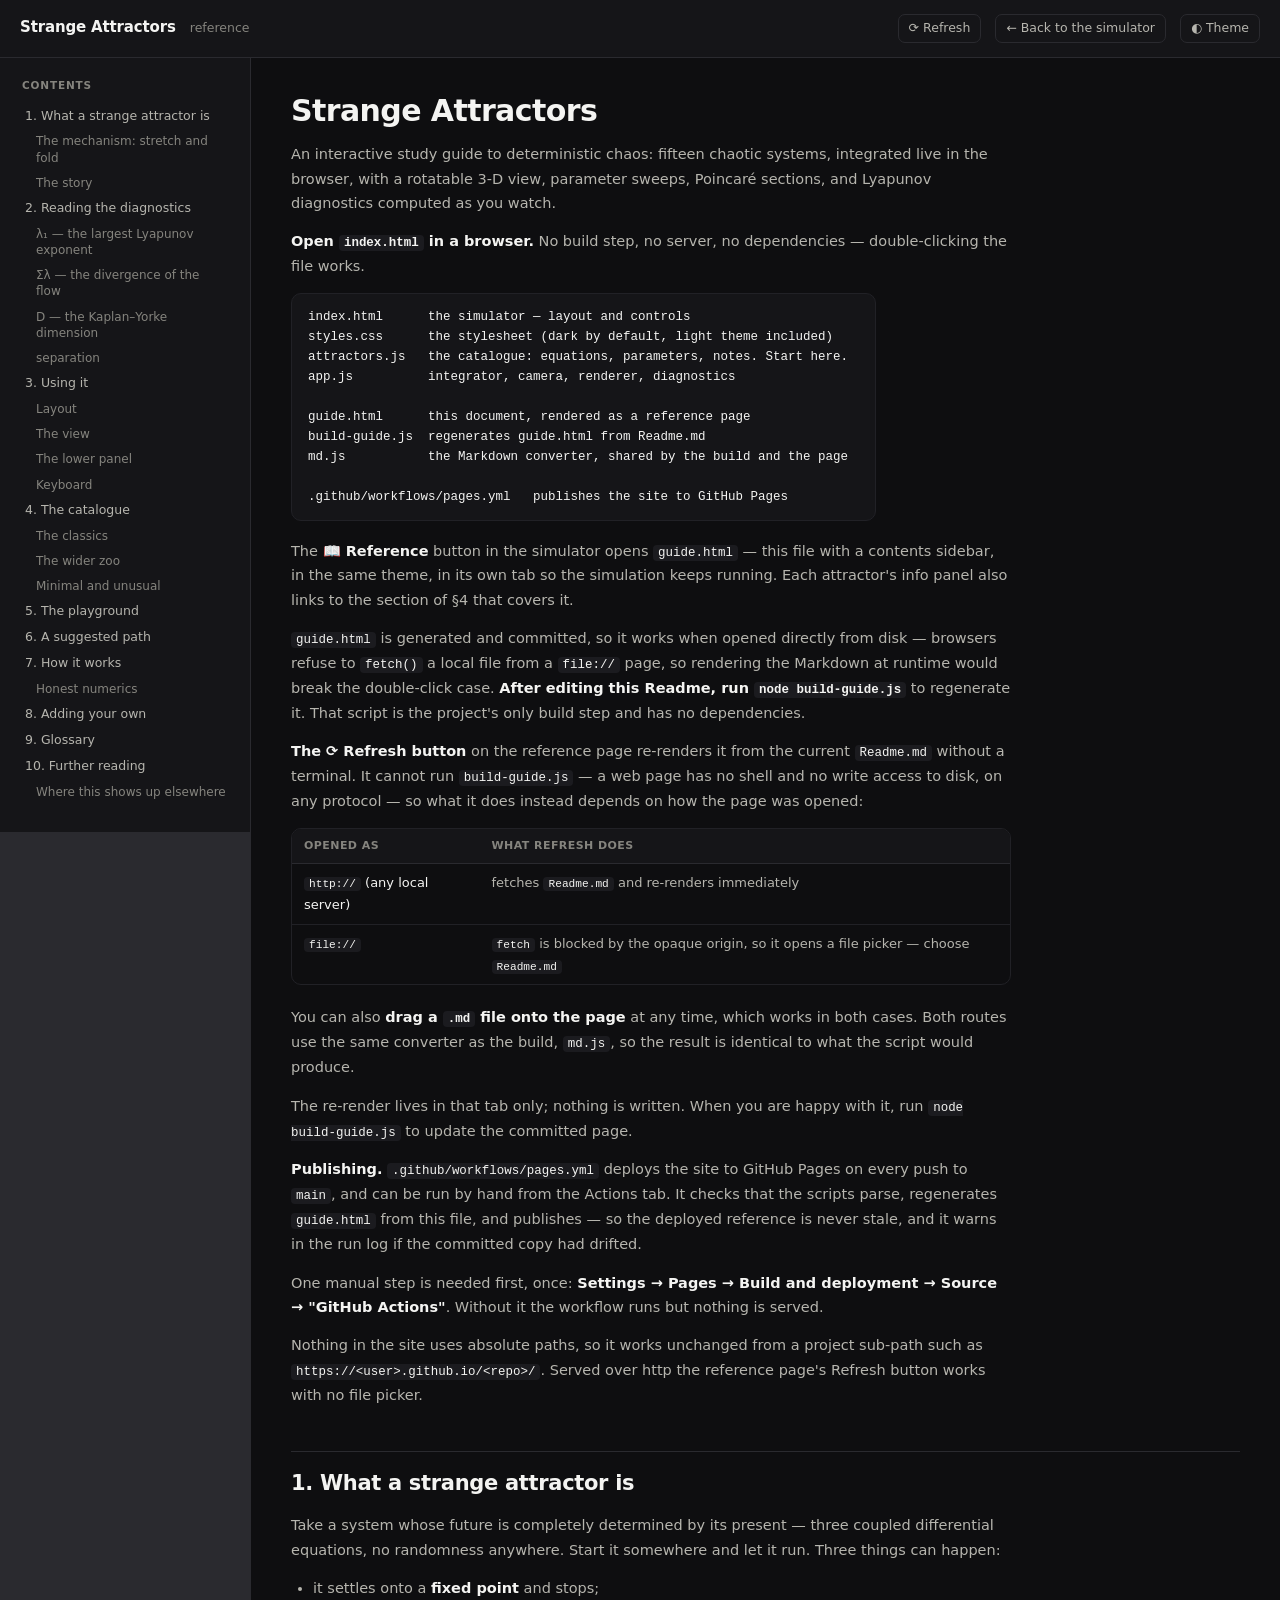
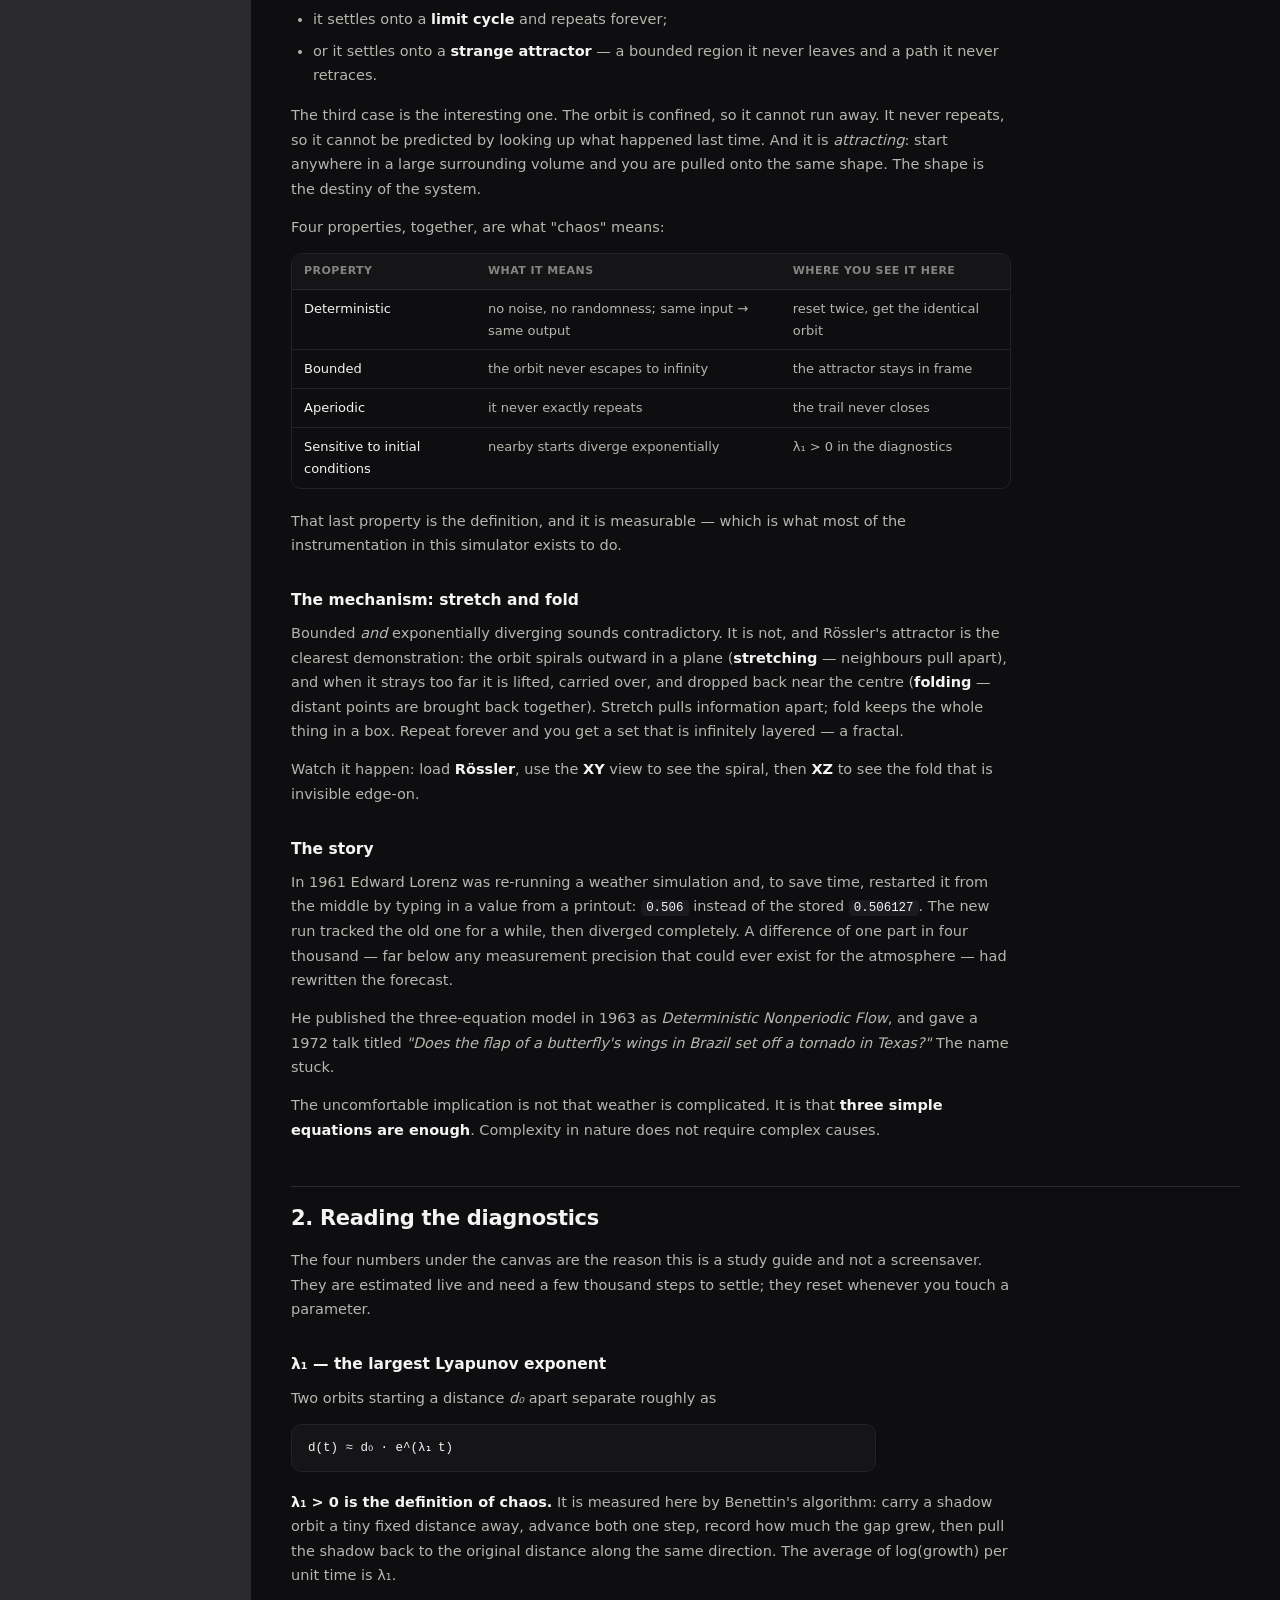
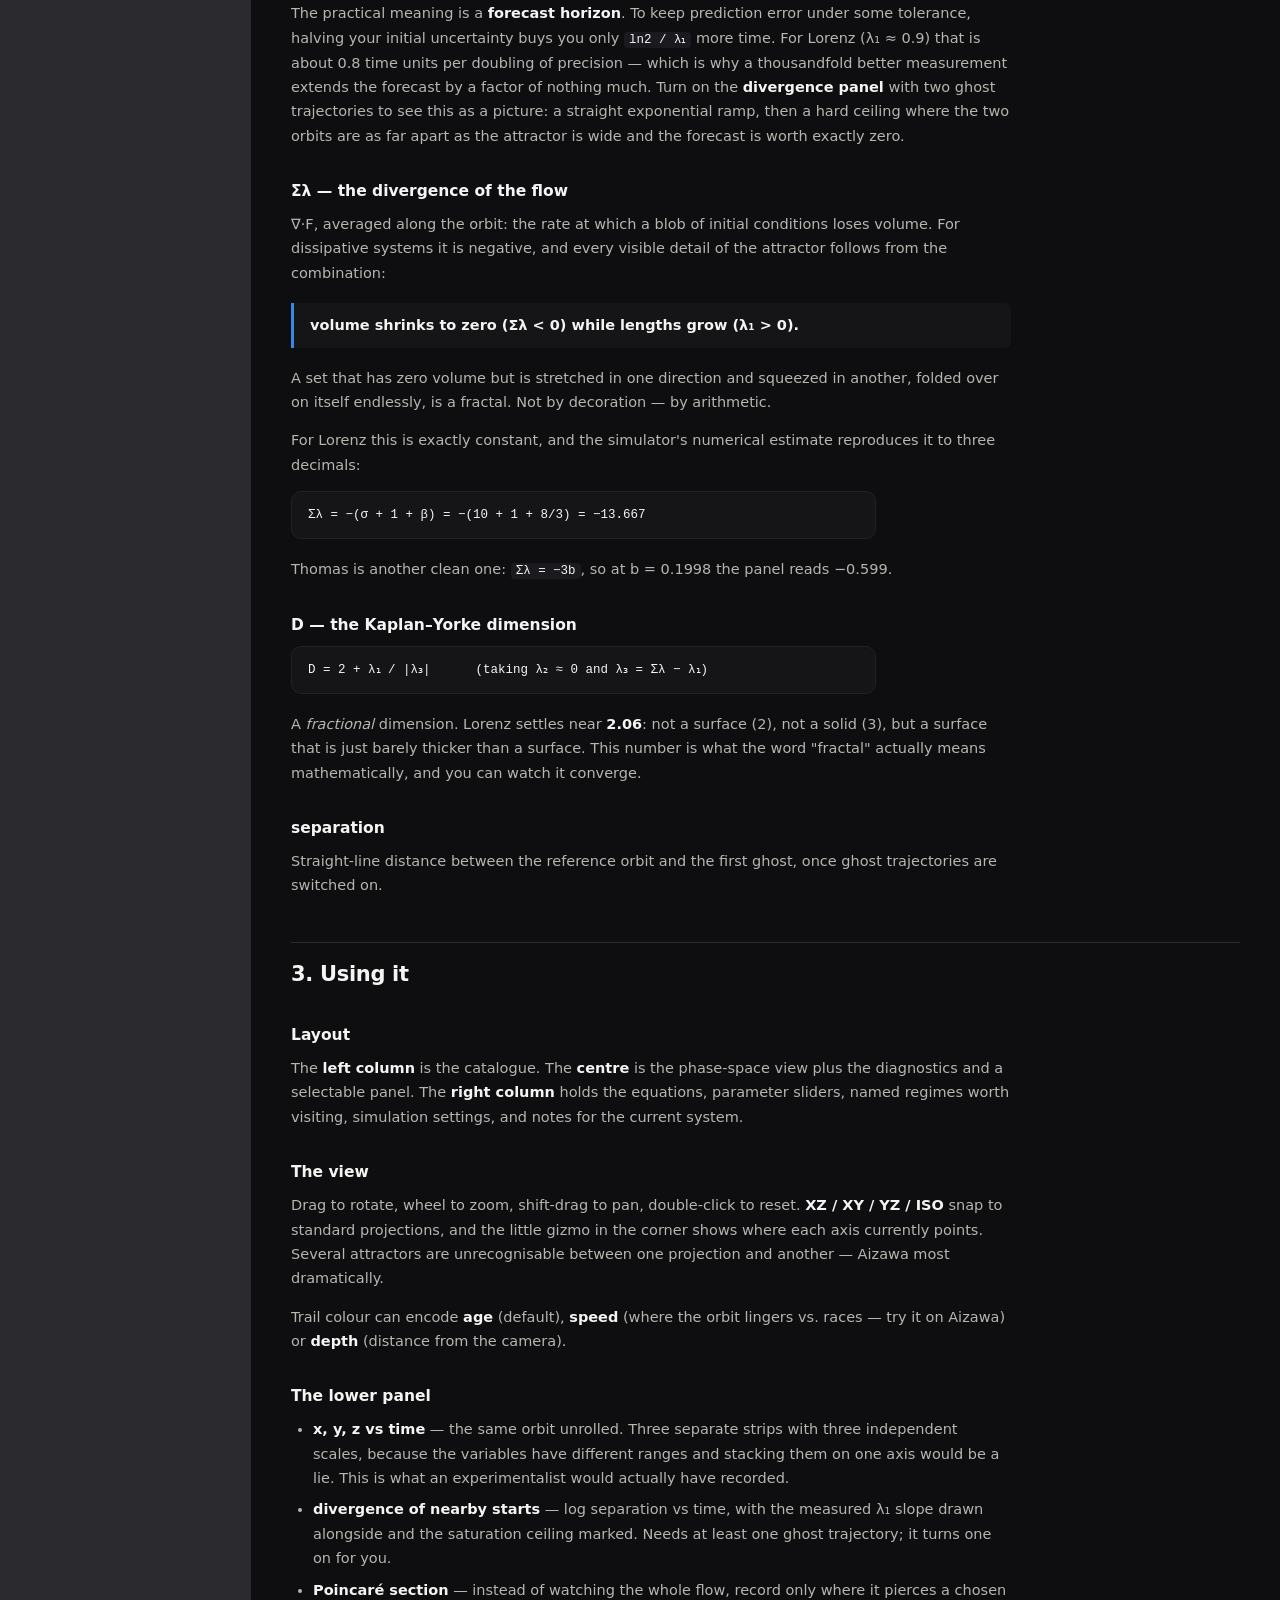
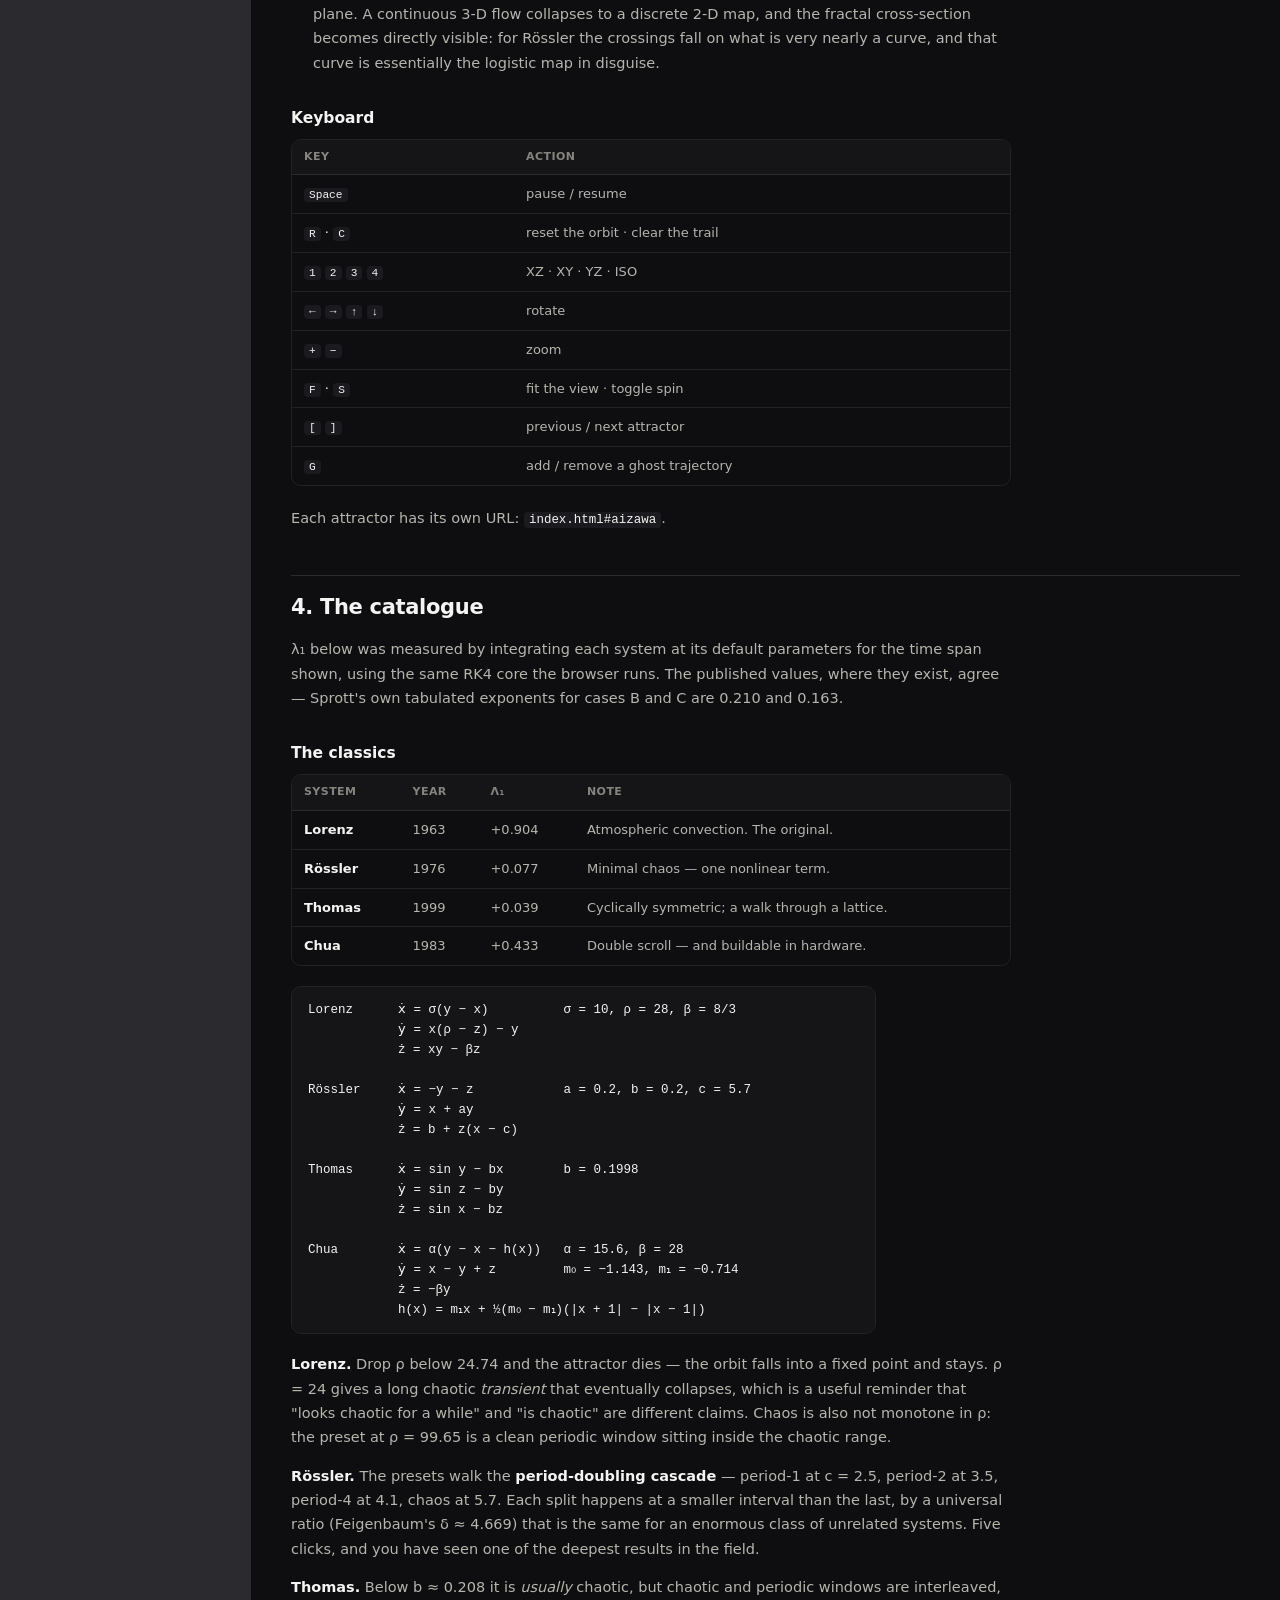
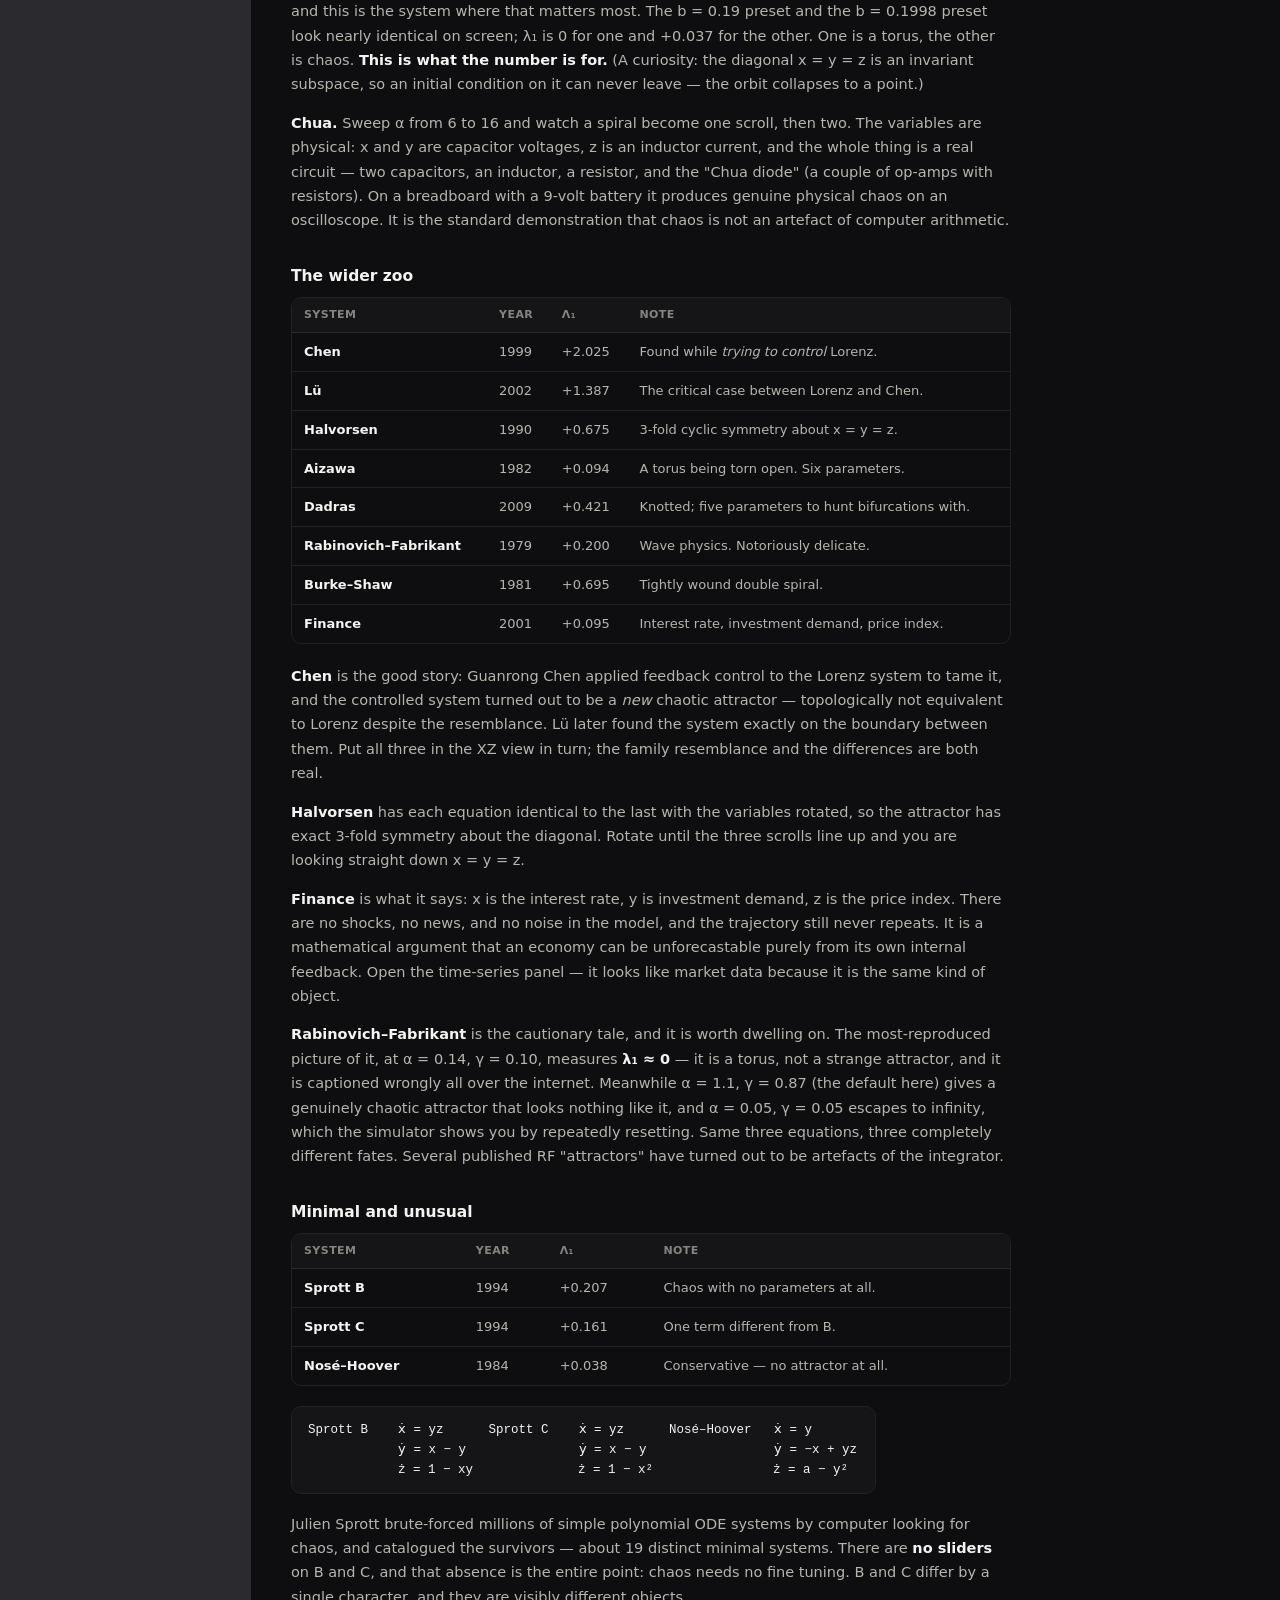
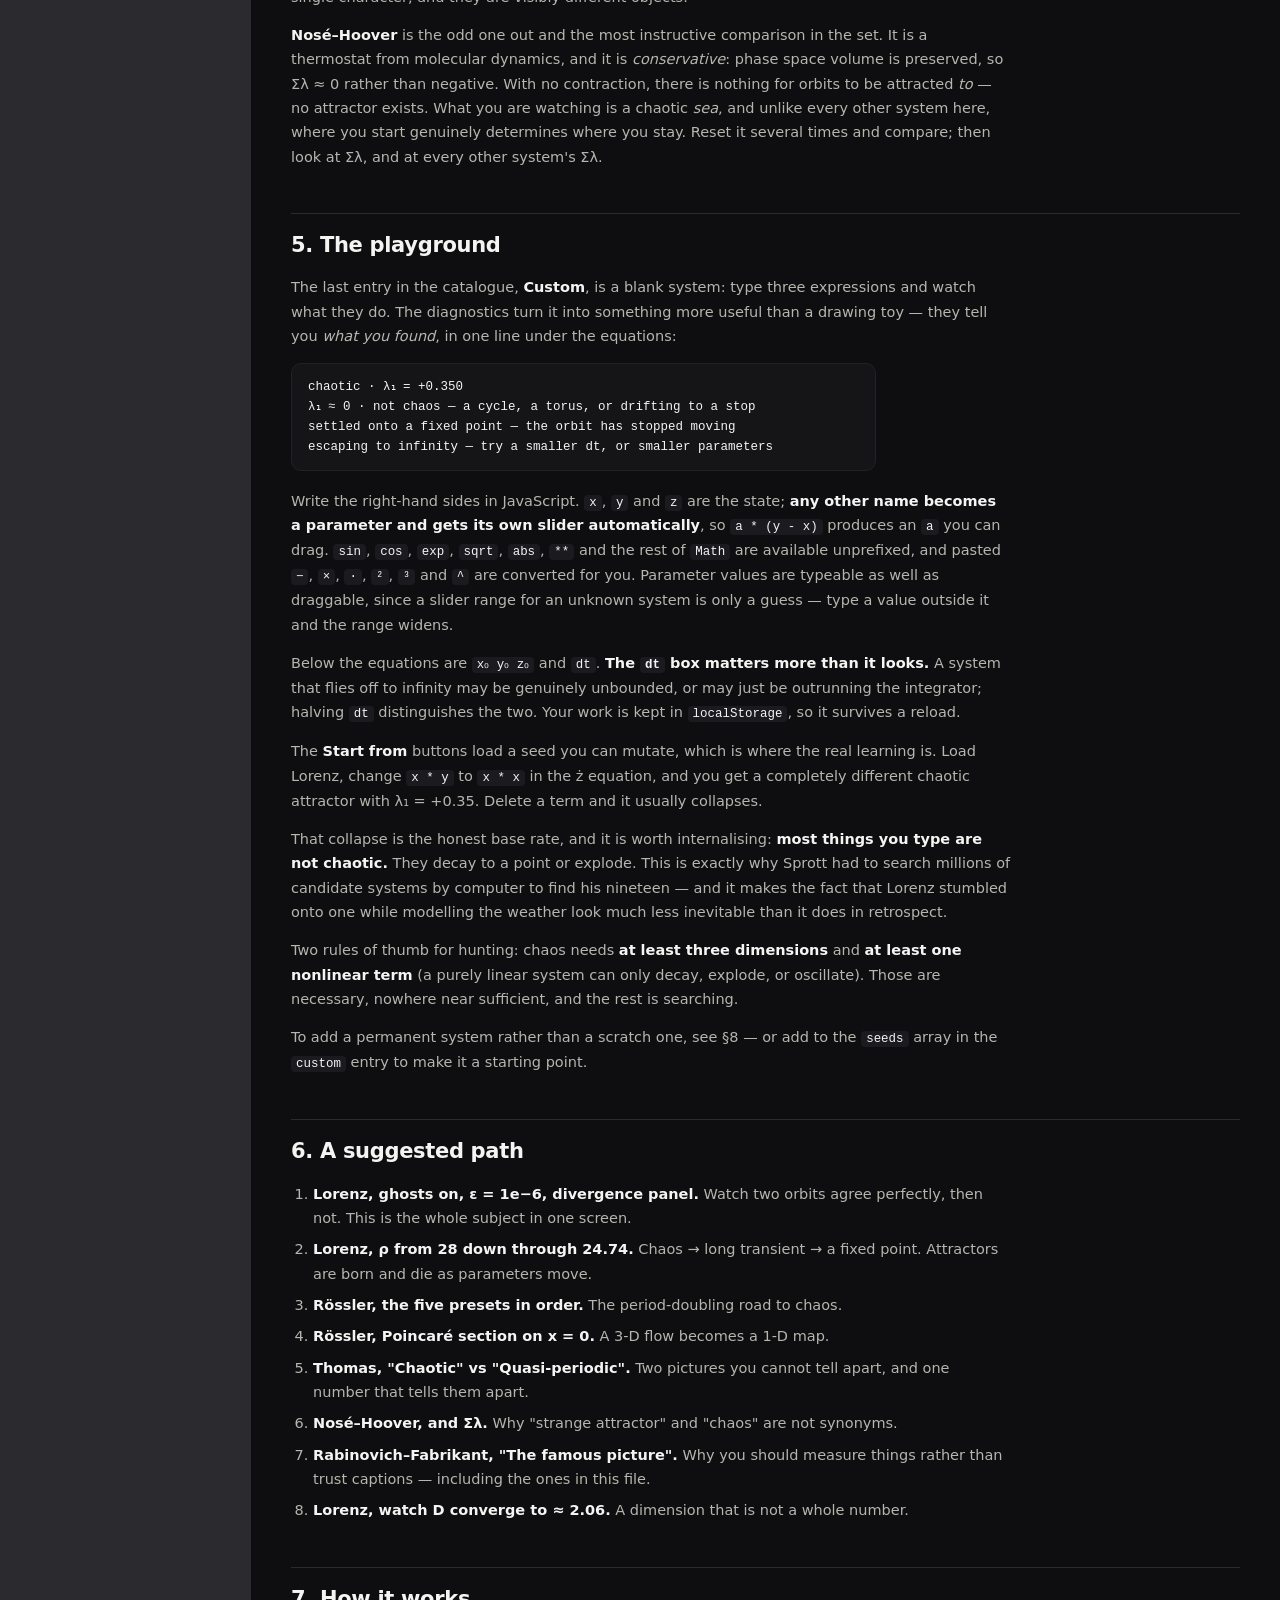
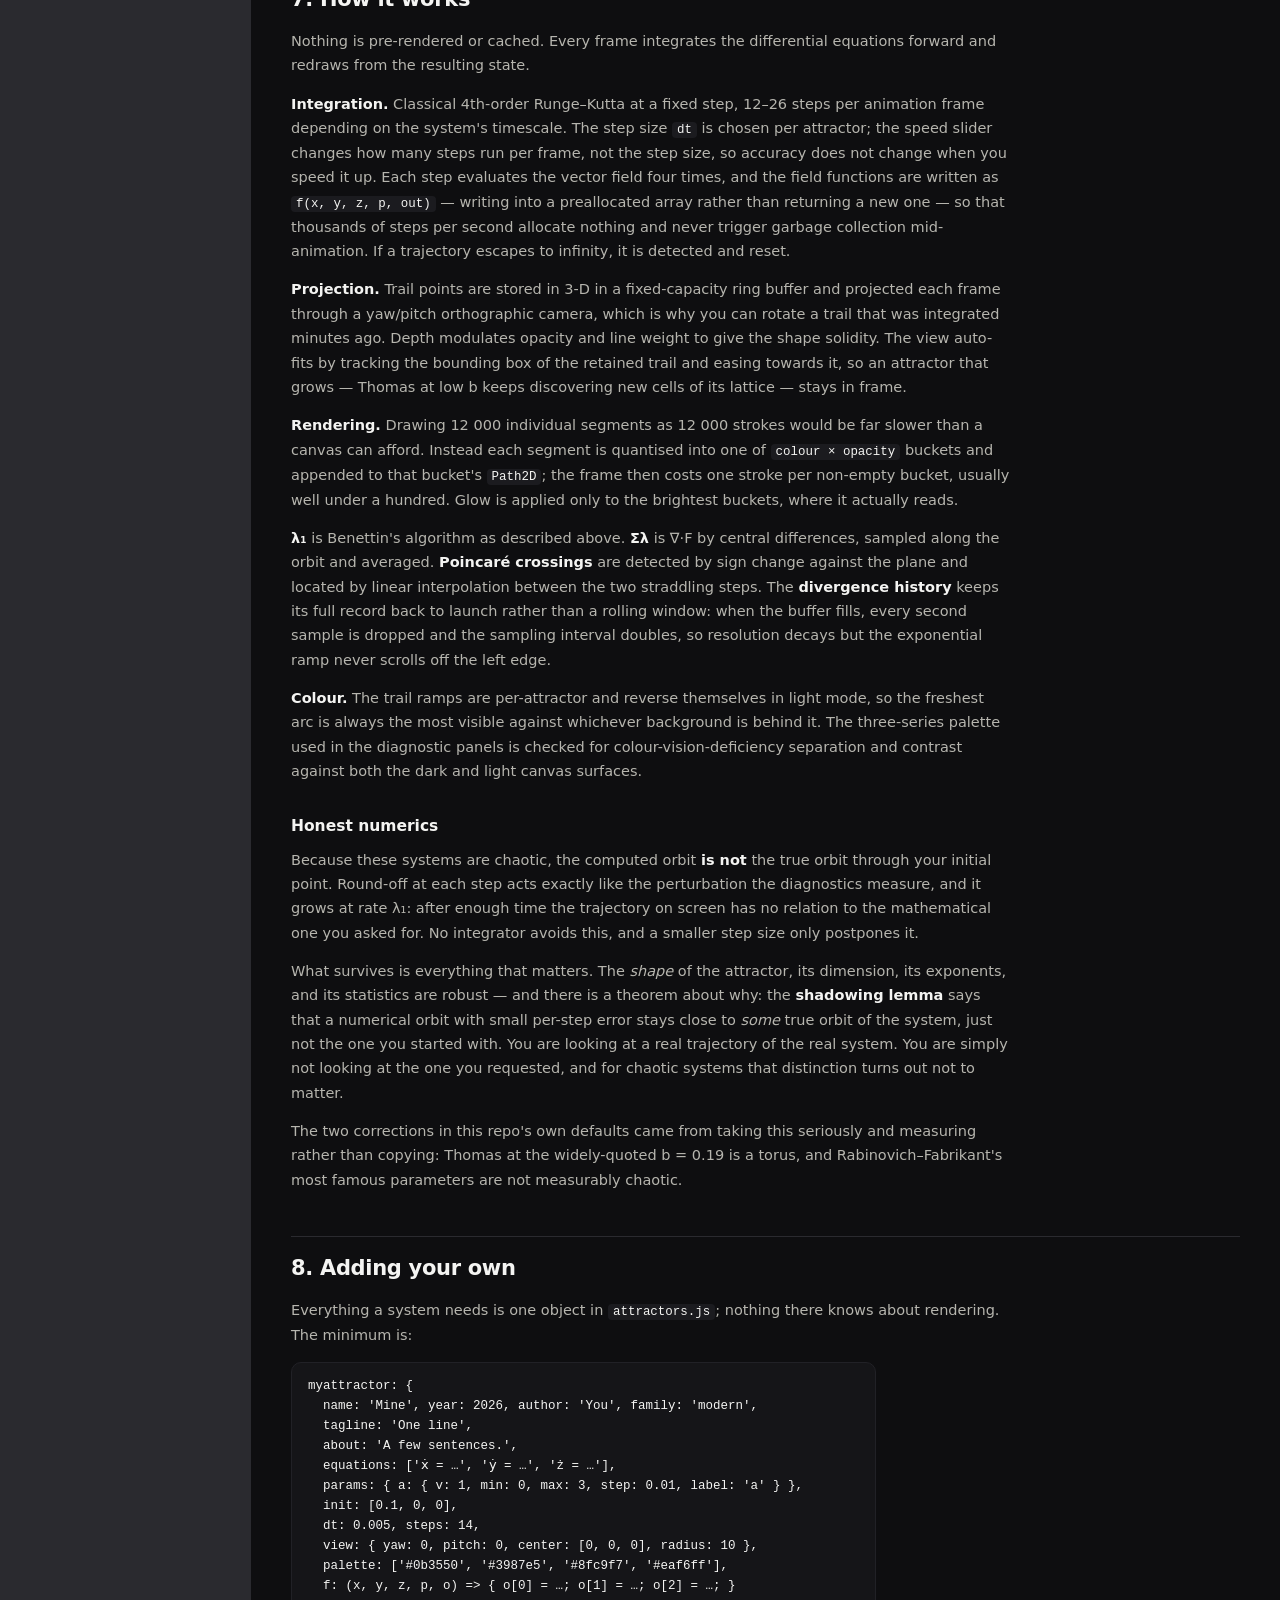
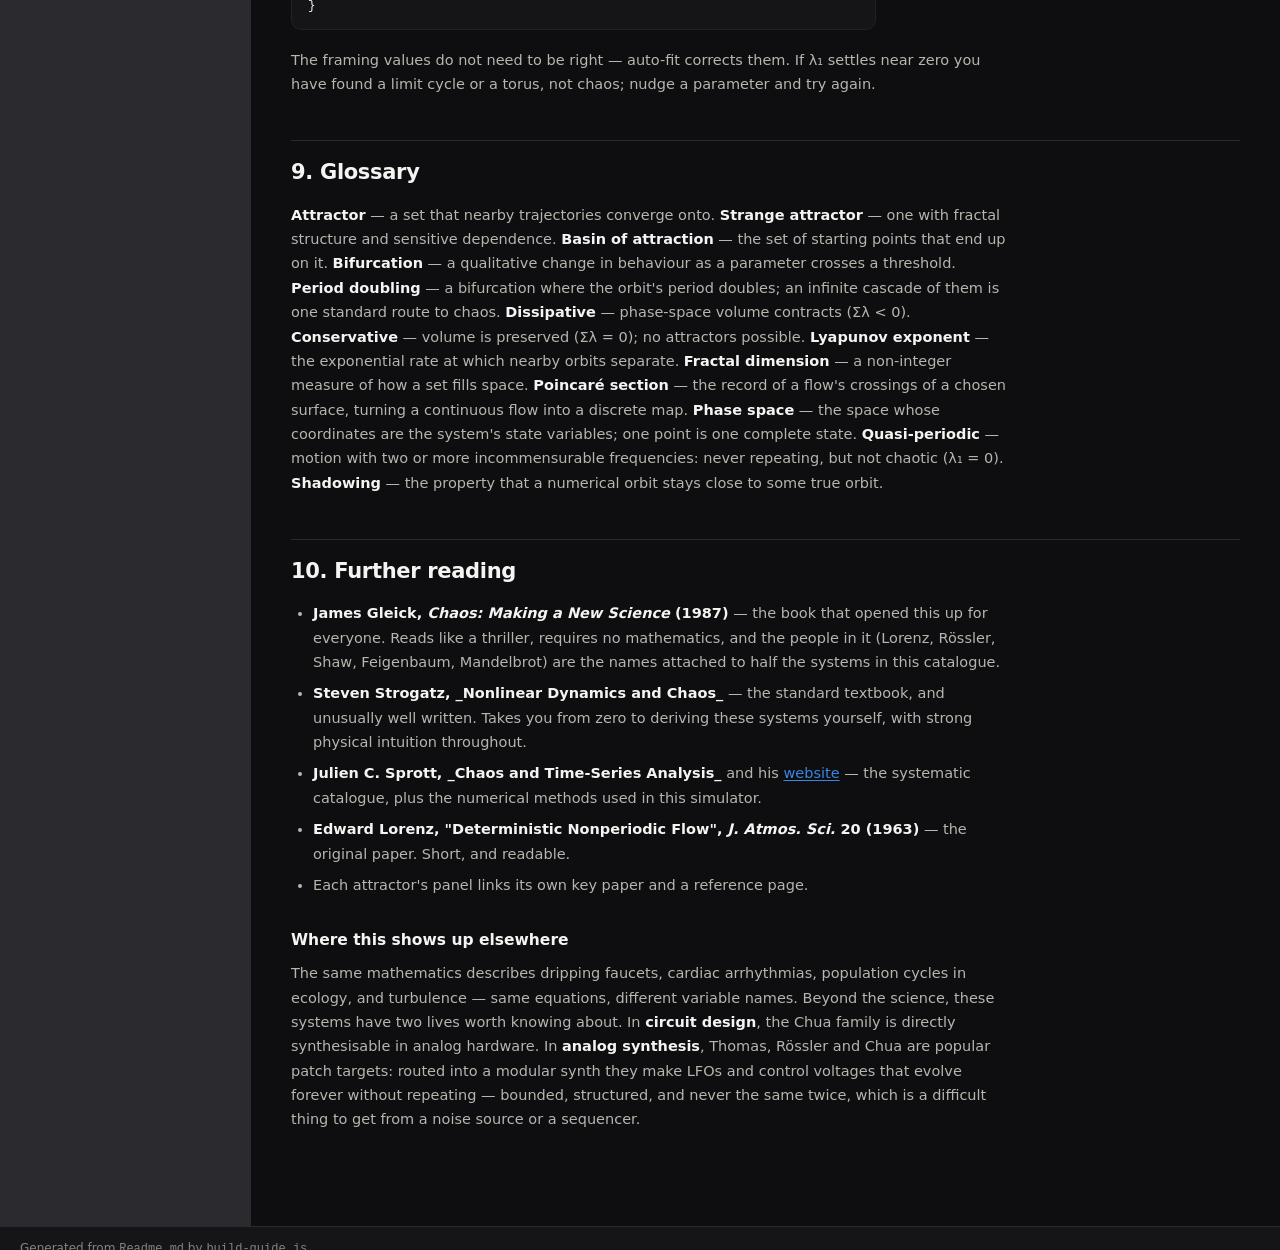
==== commit 7f96041a: "Add GitHub Actions workflow for deploying to GitHub Pages and update documentation" ====
--- a/guide.html
+++ b/guide.html
@@ -63,13 +63,18 @@
 
 guide.html      this document, rendered as a reference page
 build-guide.js  regenerates guide.html from Readme.md
-md.js           the Markdown converter, shared by the build and the page</code></pre>
+md.js           the Markdown converter, shared by the build and the page
+
+.github/workflows/pages.yml   publishes the site to GitHub Pages</code></pre>
 <p>The <strong>📖 Reference</strong> button in the simulator opens <code>guide.html</code> — this file with a contents sidebar, in the same theme, in its own tab so the simulation keeps running. Each attractor's info panel also links to the section of §4 that covers it.</p>
 <p><code>guide.html</code> is generated and committed, so it works when opened directly from disk — browsers refuse to <code>fetch()</code> a local file from a <code>file://</code> page, so rendering the Markdown at runtime would break the double-click case. <strong>After editing this Readme, run <code>node build-guide.js</code></strong> to regenerate it. That script is the project's only build step and has no dependencies.</p>
 <p><strong>The ⟳ Refresh button</strong> on the reference page re-renders it from the current <code>Readme.md</code> without a terminal. It cannot run <code>build-guide.js</code> — a web page has no shell and no write access to disk, on any protocol — so what it does instead depends on how the page was opened:</p>
 <div class="g-tablewrap"><table><thead><tr><th>Opened as</th><th>What Refresh does</th></tr></thead><tbody><tr><td><code>http://</code> (any local server)</td><td>fetches <code>Readme.md</code> and re-renders immediately</td></tr><tr><td><code>file://</code></td><td><code>fetch</code> is blocked by the opaque origin, so it opens a file picker — choose <code>Readme.md</code></td></tr></tbody></table></div>
 <p>You can also <strong>drag a <code>.md</code> file onto the page</strong> at any time, which works in both cases. Both routes use the same converter as the build, <code>md.js</code>, so the result is identical to what the script would produce.</p>
 <p>The re-render lives in that tab only; nothing is written. When you are happy with it, run <code>node build-guide.js</code> to update the committed page.</p>
+<p><strong>Publishing.</strong> <code>.github/workflows/pages.yml</code> deploys the site to GitHub Pages on every push to <code>main</code>, and can be run by hand from the Actions tab. It checks that the scripts parse, regenerates <code>guide.html</code> from this file, and publishes — so the deployed reference is never stale, and it warns in the run log if the committed copy had drifted.</p>
+<p>One manual step is needed first, once: <strong>Settings → Pages → Build and deployment → Source → &quot;GitHub Actions&quot;</strong>. Without it the workflow runs but nothing is served.</p>
+<p>Nothing in the site uses absolute paths, so it works unchanged from a project sub-path such as <code>https://&lt;user&gt;.github.io/&lt;repo&gt;/</code>. Served over http the reference page's Refresh button works with no file picker.</p>
 <hr>
 <h2 id="1-what-a-strange-attractor-is"><a class="g-anchor" href="#1-what-a-strange-attractor-is">1. What a strange attractor is</a></h2>
 <p>Take a system whose future is completely determined by its present — three coupled differential equations, no randomness anywhere. Start it somewhere and let it run. Three things can happen:</p>
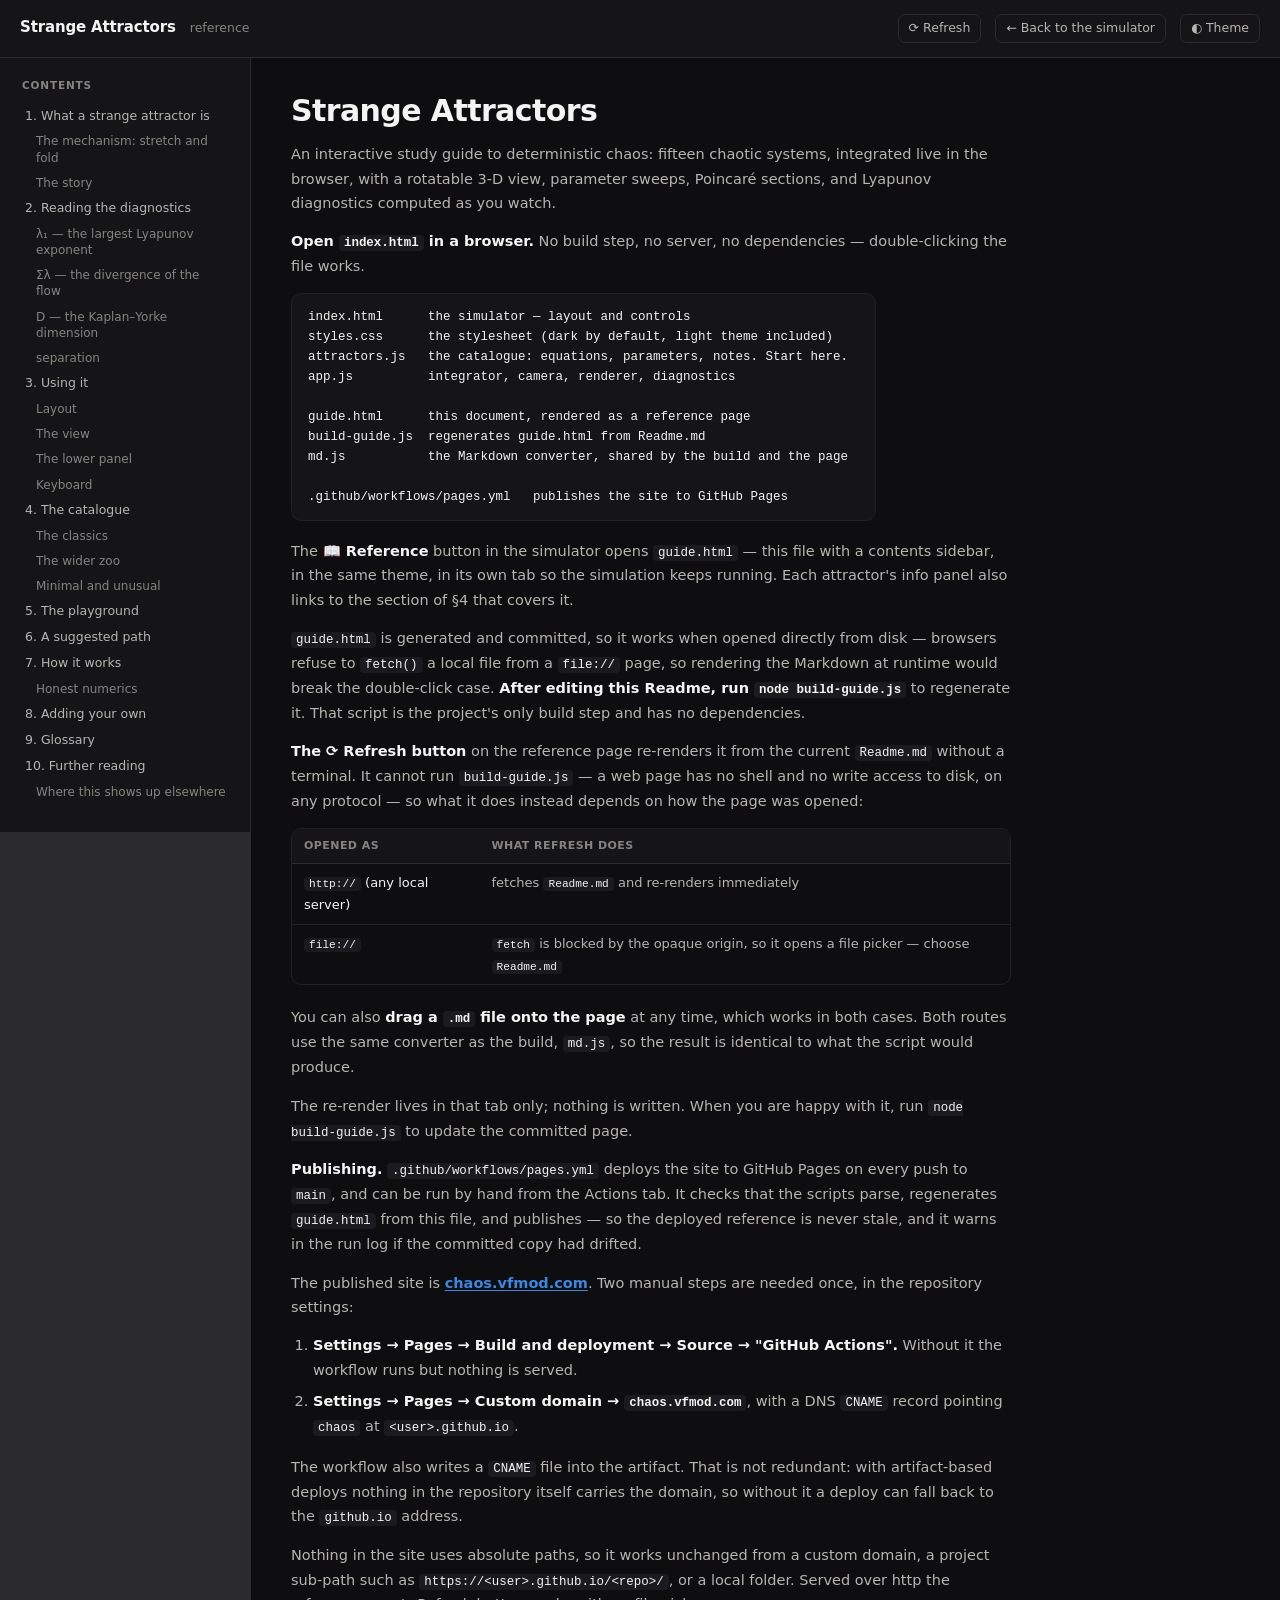
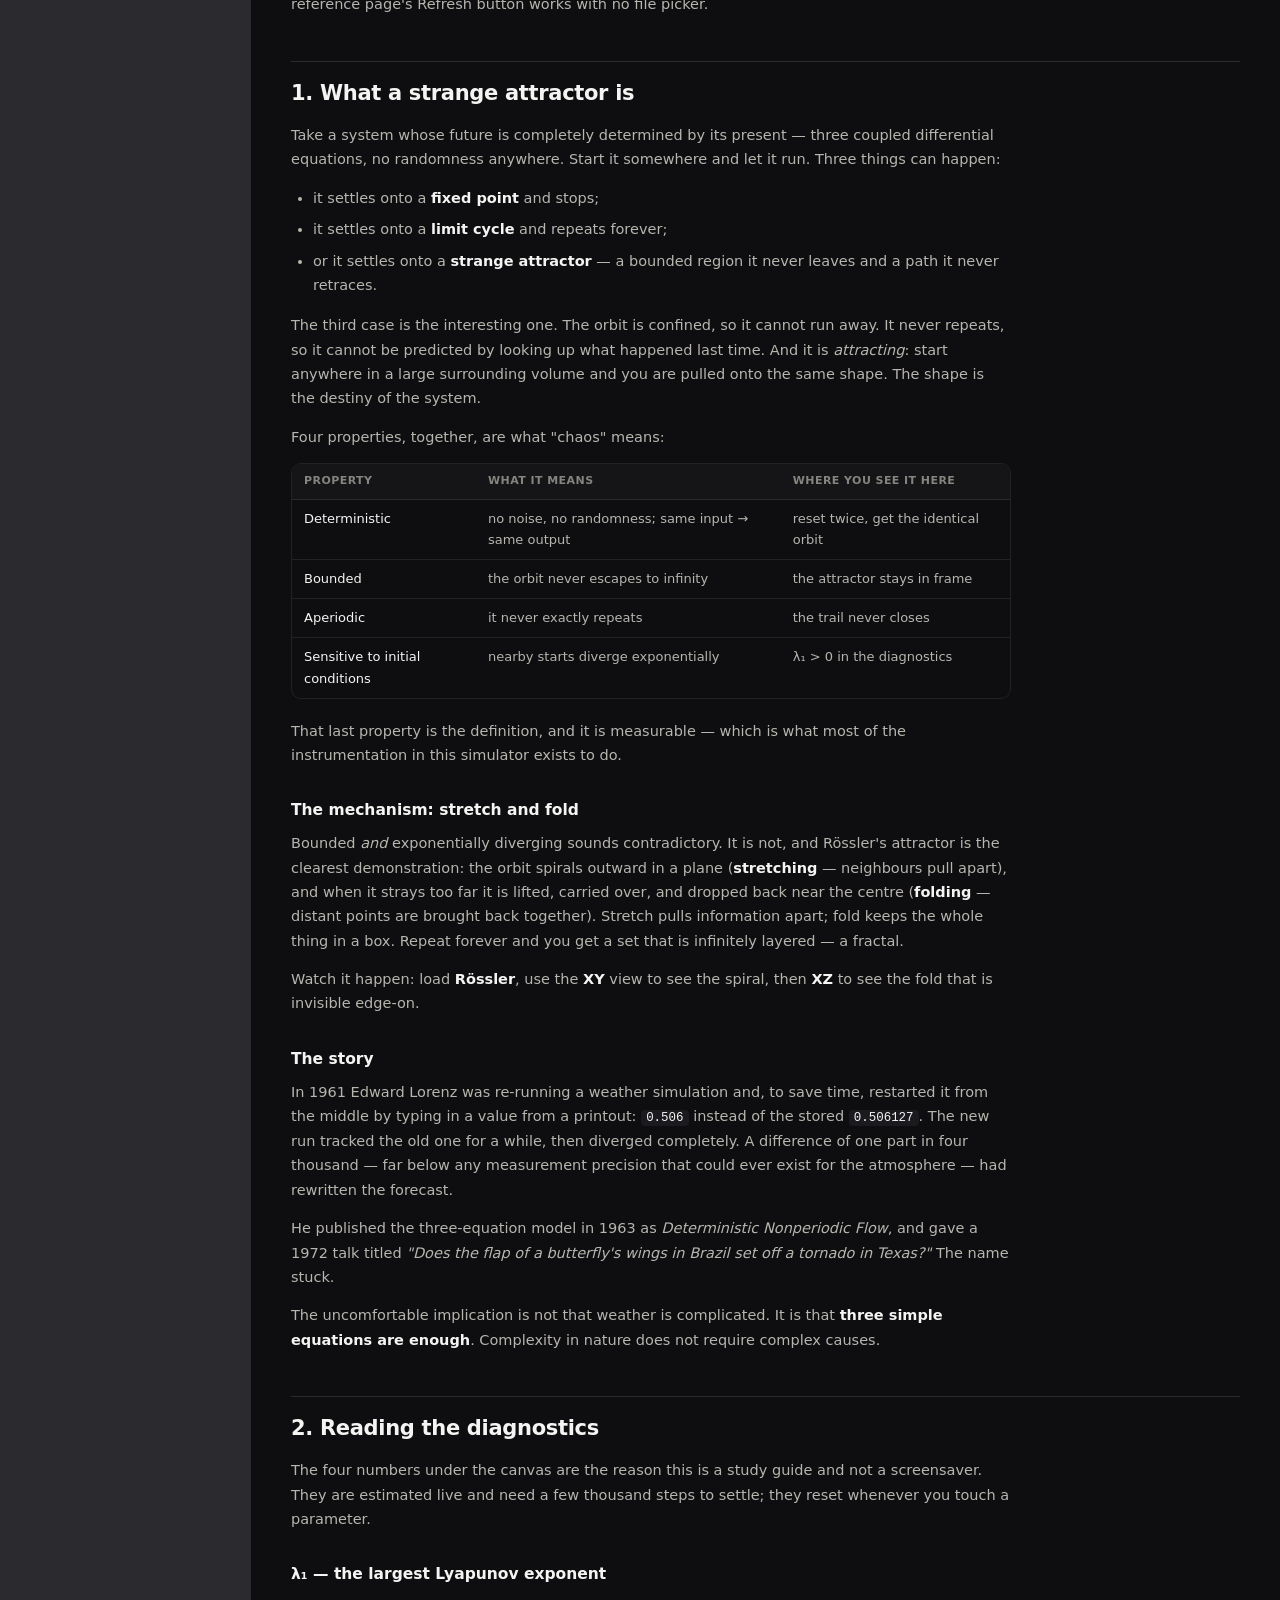
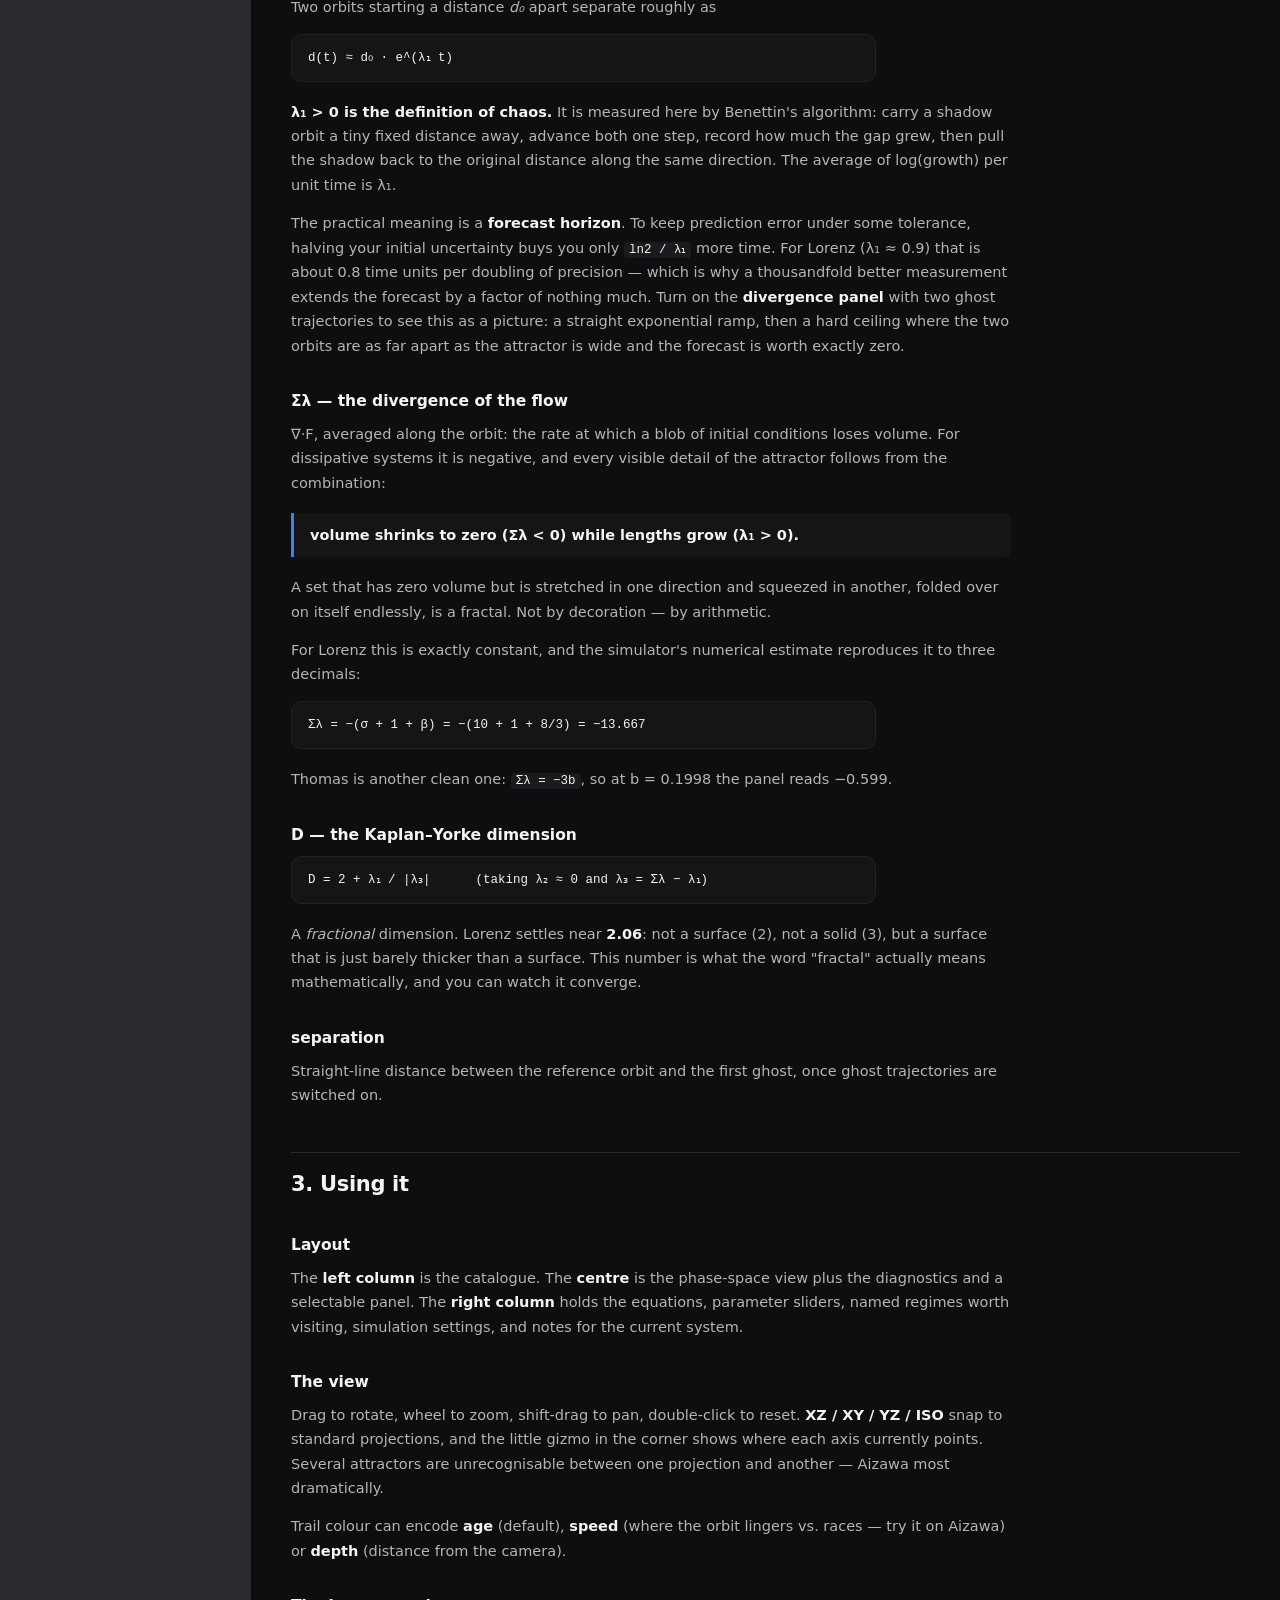
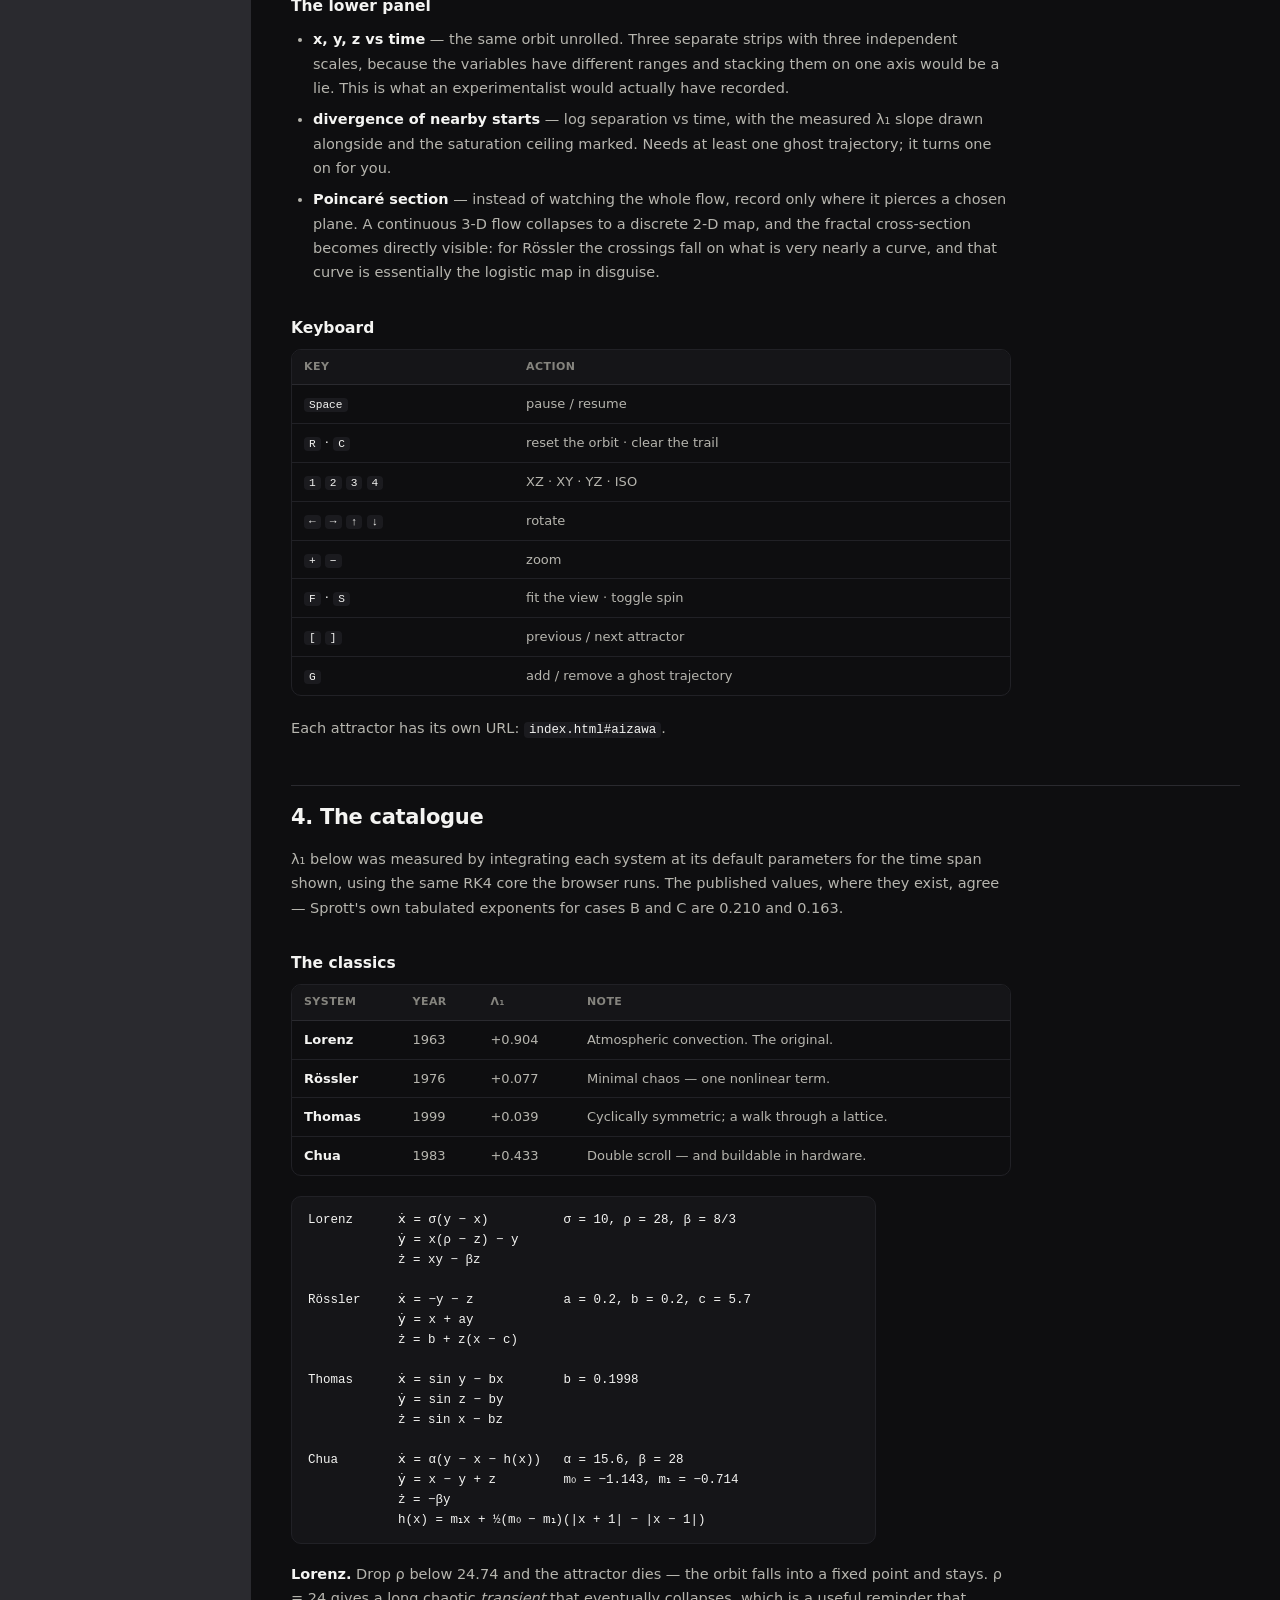
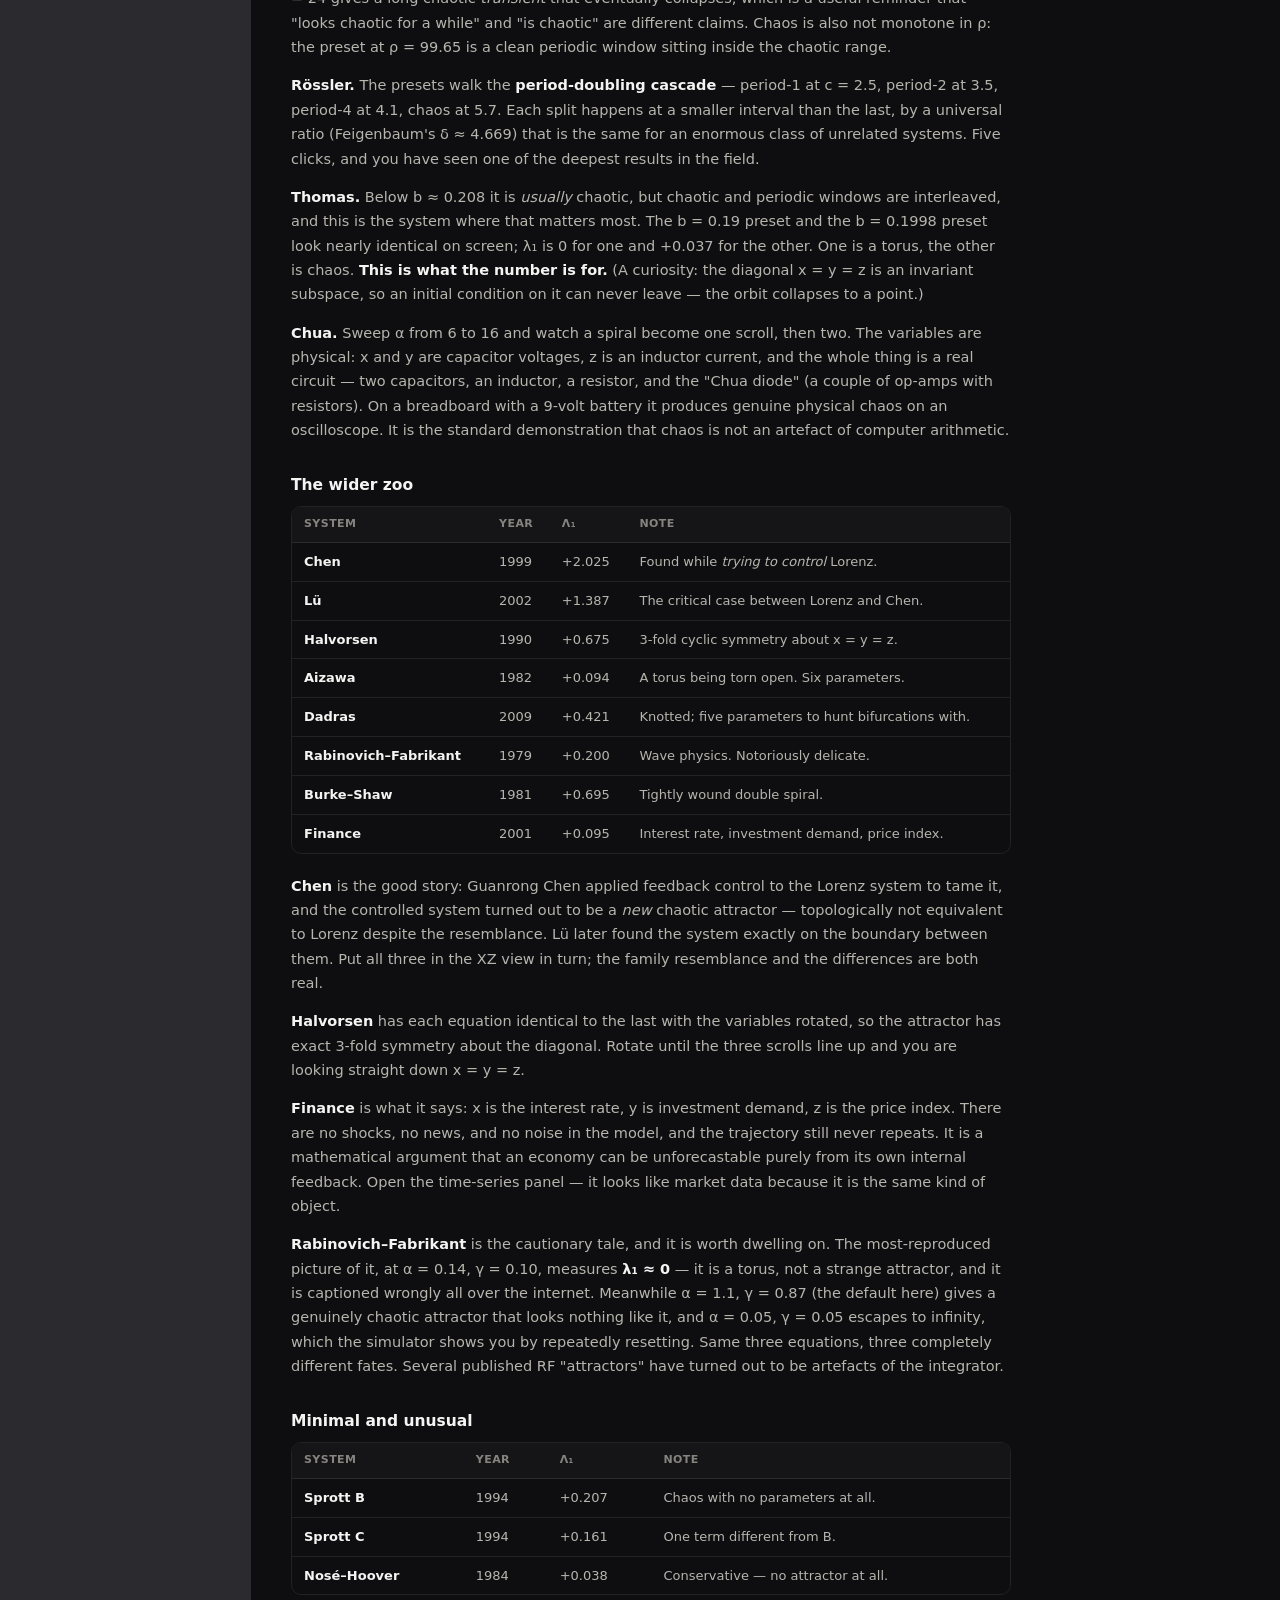
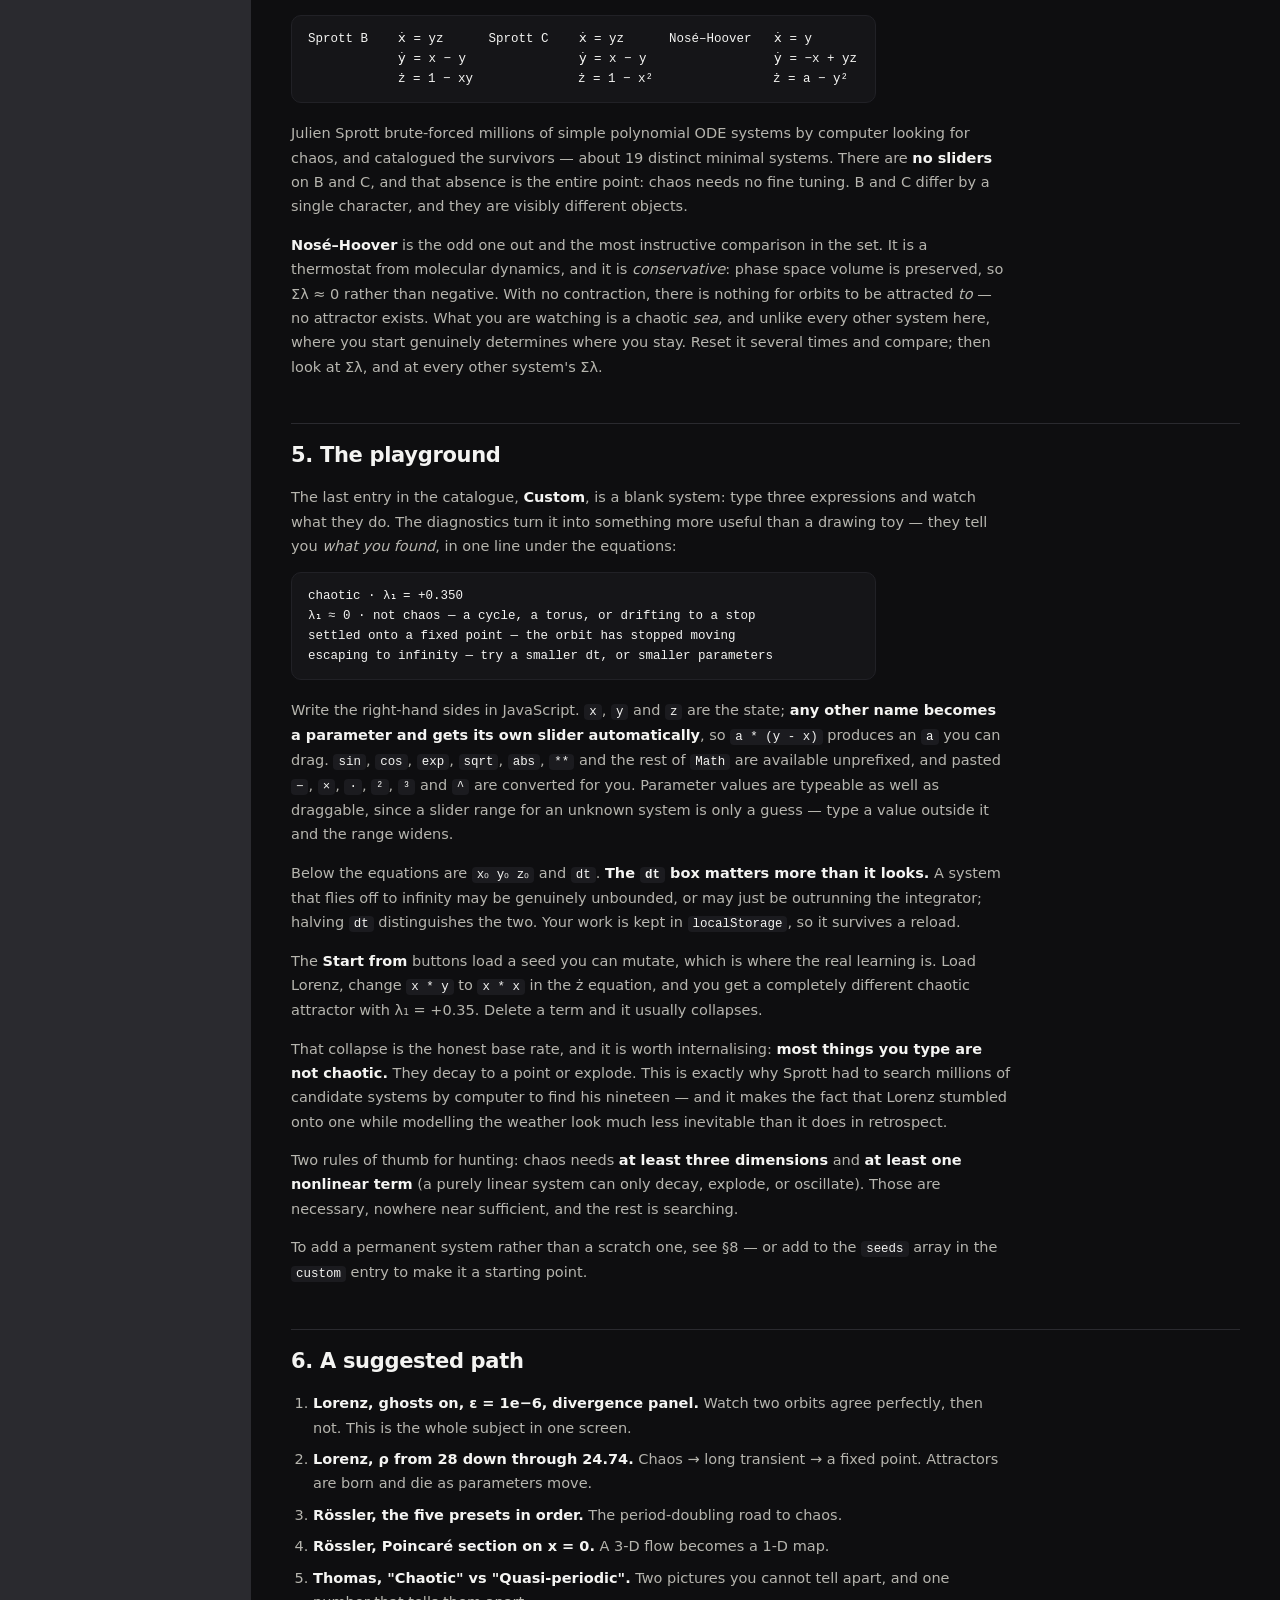
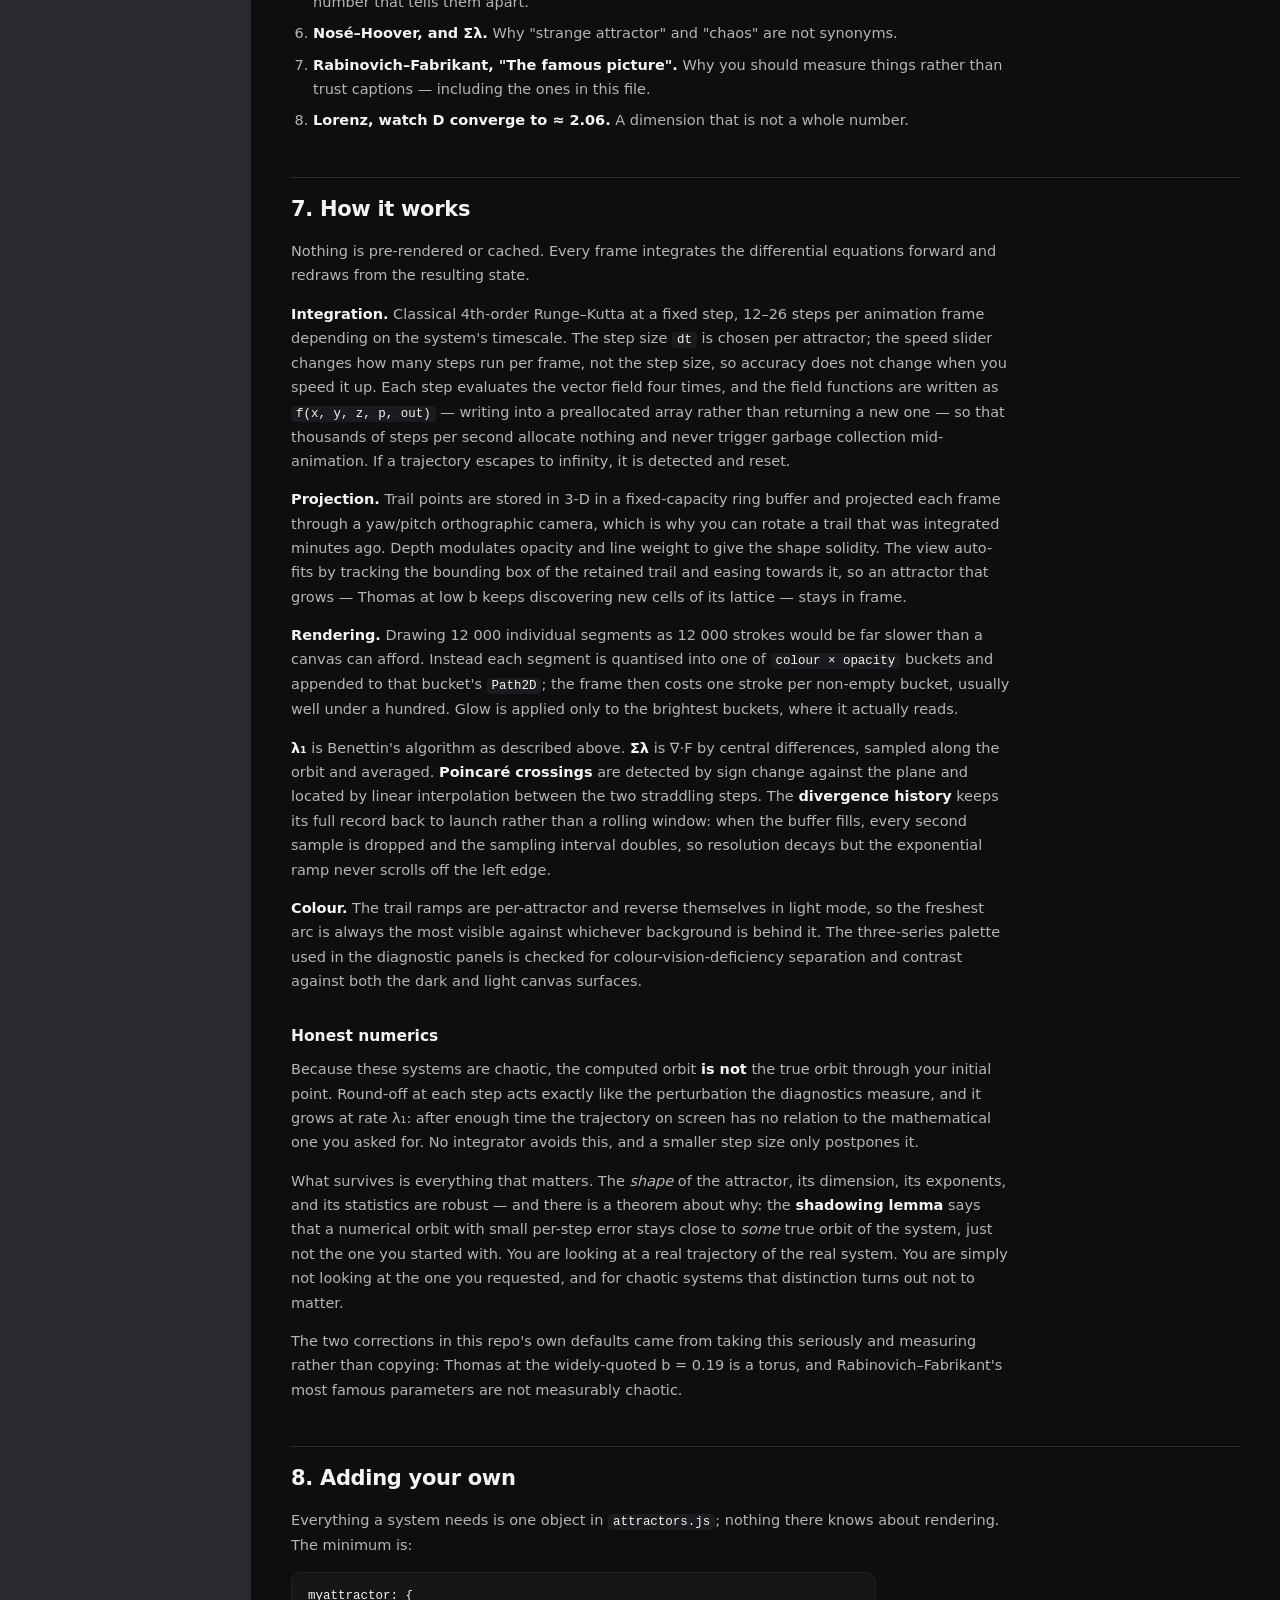
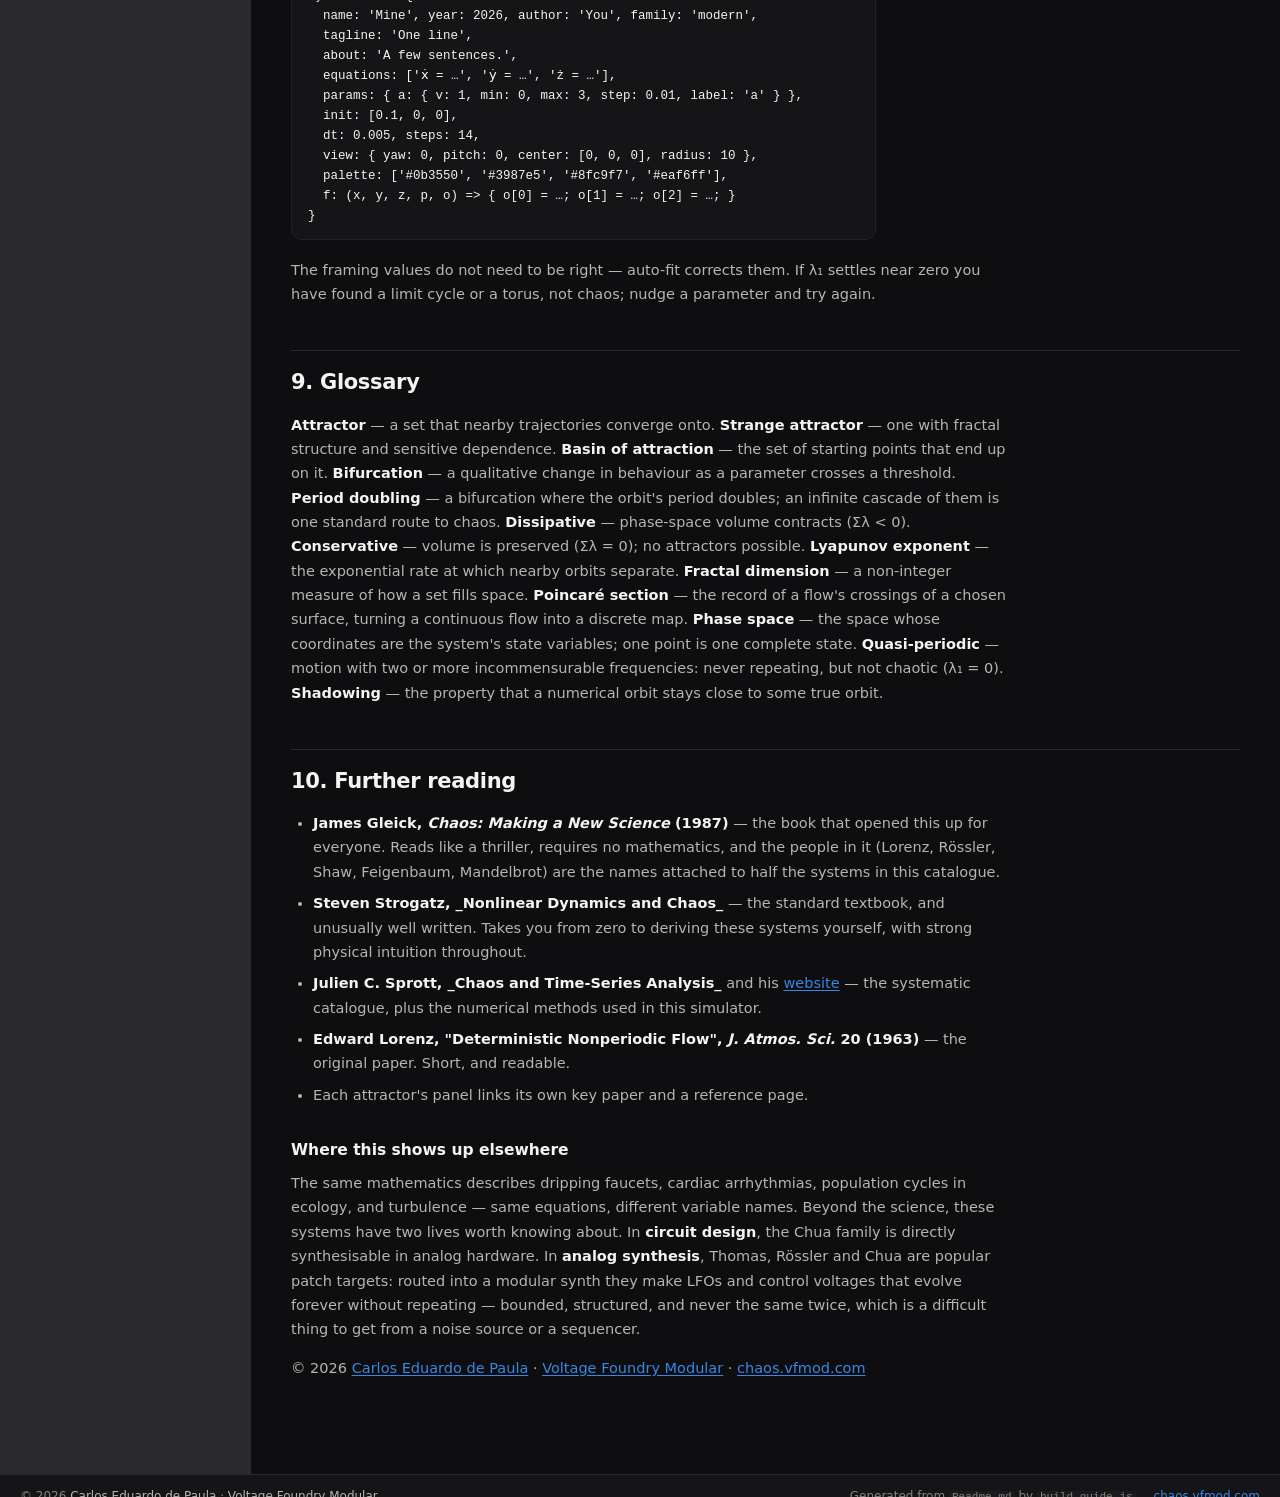
==== commit d34ae3b4: "Add custom domain support and update site footer across multiple files" ====
--- a/guide.html
+++ b/guide.html
@@ -5,6 +5,7 @@
 <meta name="viewport" content="width=device-width, initial-scale=1">
 <title>Reference — Strange Attractors</title>
 <meta name="description" content="Study guide to deterministic chaos: what strange attractors are, how to read Lyapunov diagnostics, and a catalogue of fifteen systems.">
+<link rel="canonical" href="https://chaos.vfmod.com/guide.html">
 <link rel="stylesheet" href="styles.css">
 <link rel="icon" href="data:image/svg+xml,<svg xmlns='http://www.w3.org/2000/svg' viewBox='0 0 32 32'><text y='26' font-size='26'>🦋</text></svg>">
 </head>
@@ -73,8 +74,10 @@
 <p>You can also <strong>drag a <code>.md</code> file onto the page</strong> at any time, which works in both cases. Both routes use the same converter as the build, <code>md.js</code>, so the result is identical to what the script would produce.</p>
 <p>The re-render lives in that tab only; nothing is written. When you are happy with it, run <code>node build-guide.js</code> to update the committed page.</p>
 <p><strong>Publishing.</strong> <code>.github/workflows/pages.yml</code> deploys the site to GitHub Pages on every push to <code>main</code>, and can be run by hand from the Actions tab. It checks that the scripts parse, regenerates <code>guide.html</code> from this file, and publishes — so the deployed reference is never stale, and it warns in the run log if the committed copy had drifted.</p>
-<p>One manual step is needed first, once: <strong>Settings → Pages → Build and deployment → Source → &quot;GitHub Actions&quot;</strong>. Without it the workflow runs but nothing is served.</p>
-<p>Nothing in the site uses absolute paths, so it works unchanged from a project sub-path such as <code>https://&lt;user&gt;.github.io/&lt;repo&gt;/</code>. Served over http the reference page's Refresh button works with no file picker.</p>
+<p>The published site is <strong><a href="https://chaos.vfmod.com" target="_blank" rel="noopener noreferrer">chaos.vfmod.com</a></strong>. Two manual steps are needed once, in the repository settings:</p>
+<ol><li><strong>Settings → Pages → Build and deployment → Source → &quot;GitHub Actions&quot;.</strong> Without it the workflow runs but nothing is served.</li><li><strong>Settings → Pages → Custom domain → <code>chaos.vfmod.com</code></strong>, with a DNS <code>CNAME</code> record pointing <code>chaos</code> at <code>&lt;user&gt;.github.io</code>.</li></ol>
+<p>The workflow also writes a <code>CNAME</code> file into the artifact. That is not redundant: with artifact-based deploys nothing in the repository itself carries the domain, so without it a deploy can fall back to the <code>github.io</code> address.</p>
+<p>Nothing in the site uses absolute paths, so it works unchanged from a custom domain, a project sub-path such as <code>https://&lt;user&gt;.github.io/&lt;repo&gt;/</code>, or a local folder. Served over http the reference page's Refresh button works with no file picker.</p>
 <hr>
 <h2 id="1-what-a-strange-attractor-is"><a class="g-anchor" href="#1-what-a-strange-attractor-is">1. What a strange attractor is</a></h2>
 <p>Take a system whose future is completely determined by its present — three coupled differential equations, no randomness anywhere. Start it somewhere and let it run. Three things can happen:</p>
@@ -212,10 +215,17 @@
 <ul><li><strong>James Gleick, <em>Chaos: Making a New Science</em> (1987)</strong> — the book that opened this up for everyone. Reads like a thriller, requires no mathematics, and the people in it (Lorenz, Rössler, Shaw, Feigenbaum, Mandelbrot) are the names attached to half the systems in this catalogue.</li><li><strong>Steven Strogatz, _Nonlinear Dynamics and Chaos_</strong> — the standard textbook, and unusually well written. Takes you from zero to deriving these systems yourself, with strong physical intuition throughout.</li><li><strong>Julien C. Sprott, _Chaos and Time-Series Analysis_</strong> and his <a href="http://sprott.physics.wisc.edu/" target="_blank" rel="noopener noreferrer">website</a> — the systematic catalogue, plus the numerical methods used in this simulator.</li><li><strong>Edward Lorenz, &quot;Deterministic Nonperiodic Flow&quot;, <em>J. Atmos. Sci.</em> 20 (1963)</strong> — the original paper. Short, and readable.</li><li>Each attractor's panel links its own key paper and a reference page.</li></ul>
 <h3 id="where-this-shows-up-elsewhere"><a class="g-anchor" href="#where-this-shows-up-elsewhere">Where this shows up elsewhere</a></h3>
 <p>The same mathematics describes dripping faucets, cardiac arrhythmias, population cycles in ecology, and turbulence — same equations, different variable names. Beyond the science, these systems have two lives worth knowing about. In <strong>circuit design</strong>, the Chua family is directly synthesisable in analog hardware. In <strong>analog synthesis</strong>, Thomas, Rössler and Chua are popular patch targets: routed into a modular synth they make LFOs and control voltages that evolve forever without repeating — bounded, structured, and never the same twice, which is a difficult thing to get from a noise source or a sequencer.</p>
+<hr>
+<p>© 2026 <a href="https://vfmod.com" target="_blank" rel="noopener noreferrer">Carlos Eduardo de Paula</a> · <a href="https://vfmod.com" target="_blank" rel="noopener noreferrer">Voltage Foundry Modular</a> · <a href="https://chaos.vfmod.com" target="_blank" rel="noopener noreferrer">chaos.vfmod.com</a></p>
   </main>
 </div>
 
-<p class="g-foot" id="g-foot">Generated from <code>Readme.md</code> by <code>build-guide.js</code>.</p>
+<footer class="sitefoot">
+  <span>© 2026 <a href="https://vfmod.com" target="_blank" rel="noopener noreferrer">Carlos Eduardo de Paula</a> · <a href="https://vfmod.com" target="_blank" rel="noopener noreferrer">Voltage Foundry Modular</a></span>
+  <span class="spacer"></span>
+  <span class="g-foot">Generated from <code>Readme.md</code> by <code>build-guide.js</code></span>
+  <a class="home" href="https://chaos.vfmod.com">chaos.vfmod.com</a>
+</footer>
 
 <script src="md.js"></script>
 <script>
--- a/styles.css
+++ b/styles.css
@@ -25,6 +25,10 @@
   --series-2: #d95926;
   --series-3: #199e70;
   --series-4: #c98500;
+
+  /* chrome heights, so the shell can leave room for the footer */
+  --masthead-h: 51px;
+  --footer-h: 44px;
 
   --radius: 10px;
   --radius-s: 7px;
@@ -112,7 +116,7 @@
   grid-template-columns: 208px minmax(0, 1fr) 320px;
   gap: 1px;
   background: var(--line);
-  min-height: calc(100vh - 51px);
+  min-height: calc(100vh - var(--masthead-h) - var(--footer-h));
 }
 
 .col {
@@ -128,7 +132,7 @@
   background: var(--panel);
   padding: 16px 14px;
   overflow-y: auto;
-  max-height: calc(100vh - 51px);
+  max-height: calc(100vh - var(--masthead-h) - var(--footer-h));
 }
 .col--stage {
   display: flex;
@@ -859,7 +863,7 @@
   gap: 1px;
   background: var(--line);
   align-items: start;
-  min-height: calc(100vh - 51px);
+  min-height: calc(100vh - var(--masthead-h) - var(--footer-h));
 }
 
 /* ---------------------------------------------------------------- contents */
@@ -1092,11 +1096,49 @@
 .g-status[hidden] {
   display: none;
 }
+/* the "generated by" note, now a segment inside the shared site footer */
 .g-foot {
-  margin: 0;
+  color: var(--ink-muted);
+}
+.g-foot code {
+  padding: 0 3px;
+  border-radius: 3px;
+  background: var(--panel-2);
+  font-family: var(--mono);
+  font-size: 0.92em;
+}
+
+/* ============================================================================
+   site footer — shared by the simulator and the reference page
+   ========================================================================== */
+
+.sitefoot {
+  display: flex;
+  align-items: center;
+  gap: 10px 18px;
+  flex-wrap: wrap;
   padding: 12px 20px;
   border-top: 1px solid var(--line);
   background: var(--panel);
   font-size: 12px;
   color: var(--ink-muted);
 }
+.sitefoot a {
+  color: var(--ink-2);
+  text-decoration: none;
+  border-bottom: 1px solid var(--line);
+}
+.sitefoot a:hover {
+  color: var(--ink);
+  border-bottom-color: var(--ink-muted);
+}
+.sitefoot .spacer {
+  flex: 1;
+}
+.sitefoot .home {
+  color: var(--accent);
+  border-bottom-color: color-mix(in srgb, var(--accent) 40%, transparent);
+}
+.sitefoot .home:hover {
+  color: var(--accent);
+}
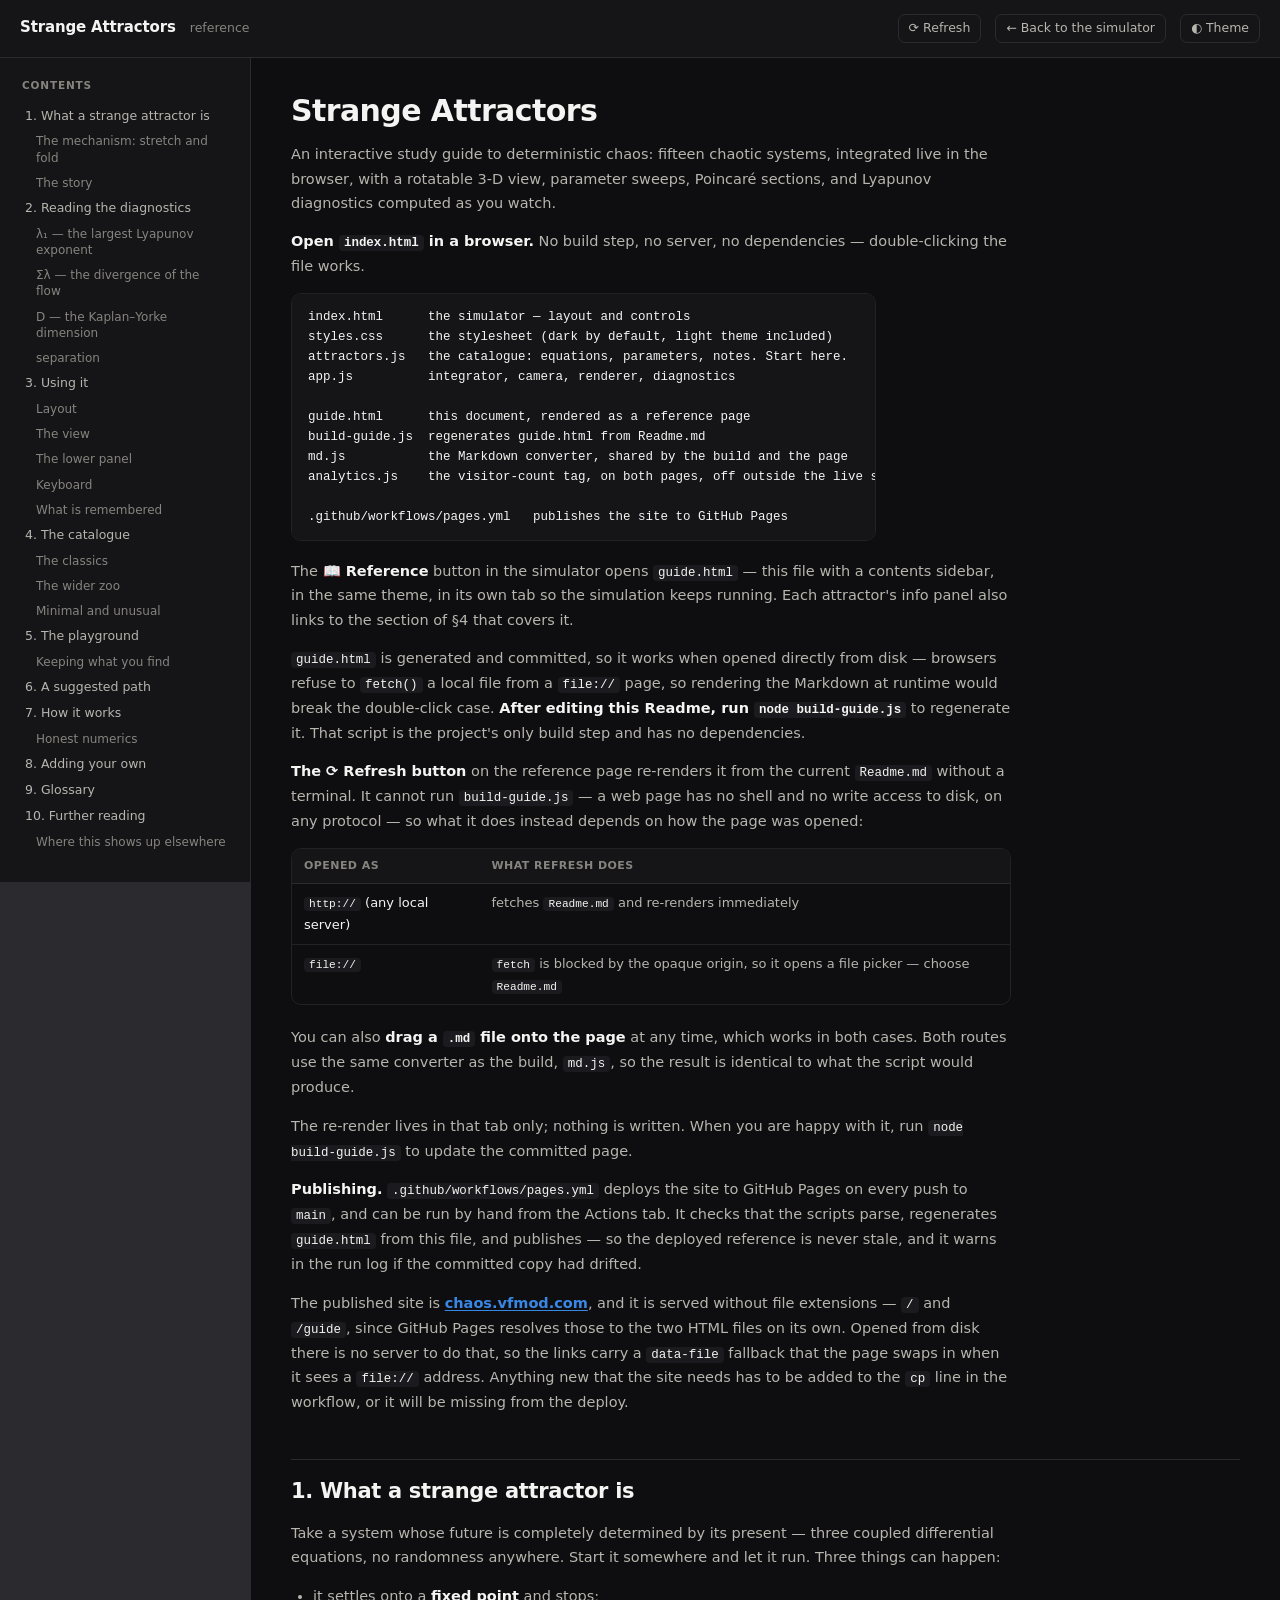
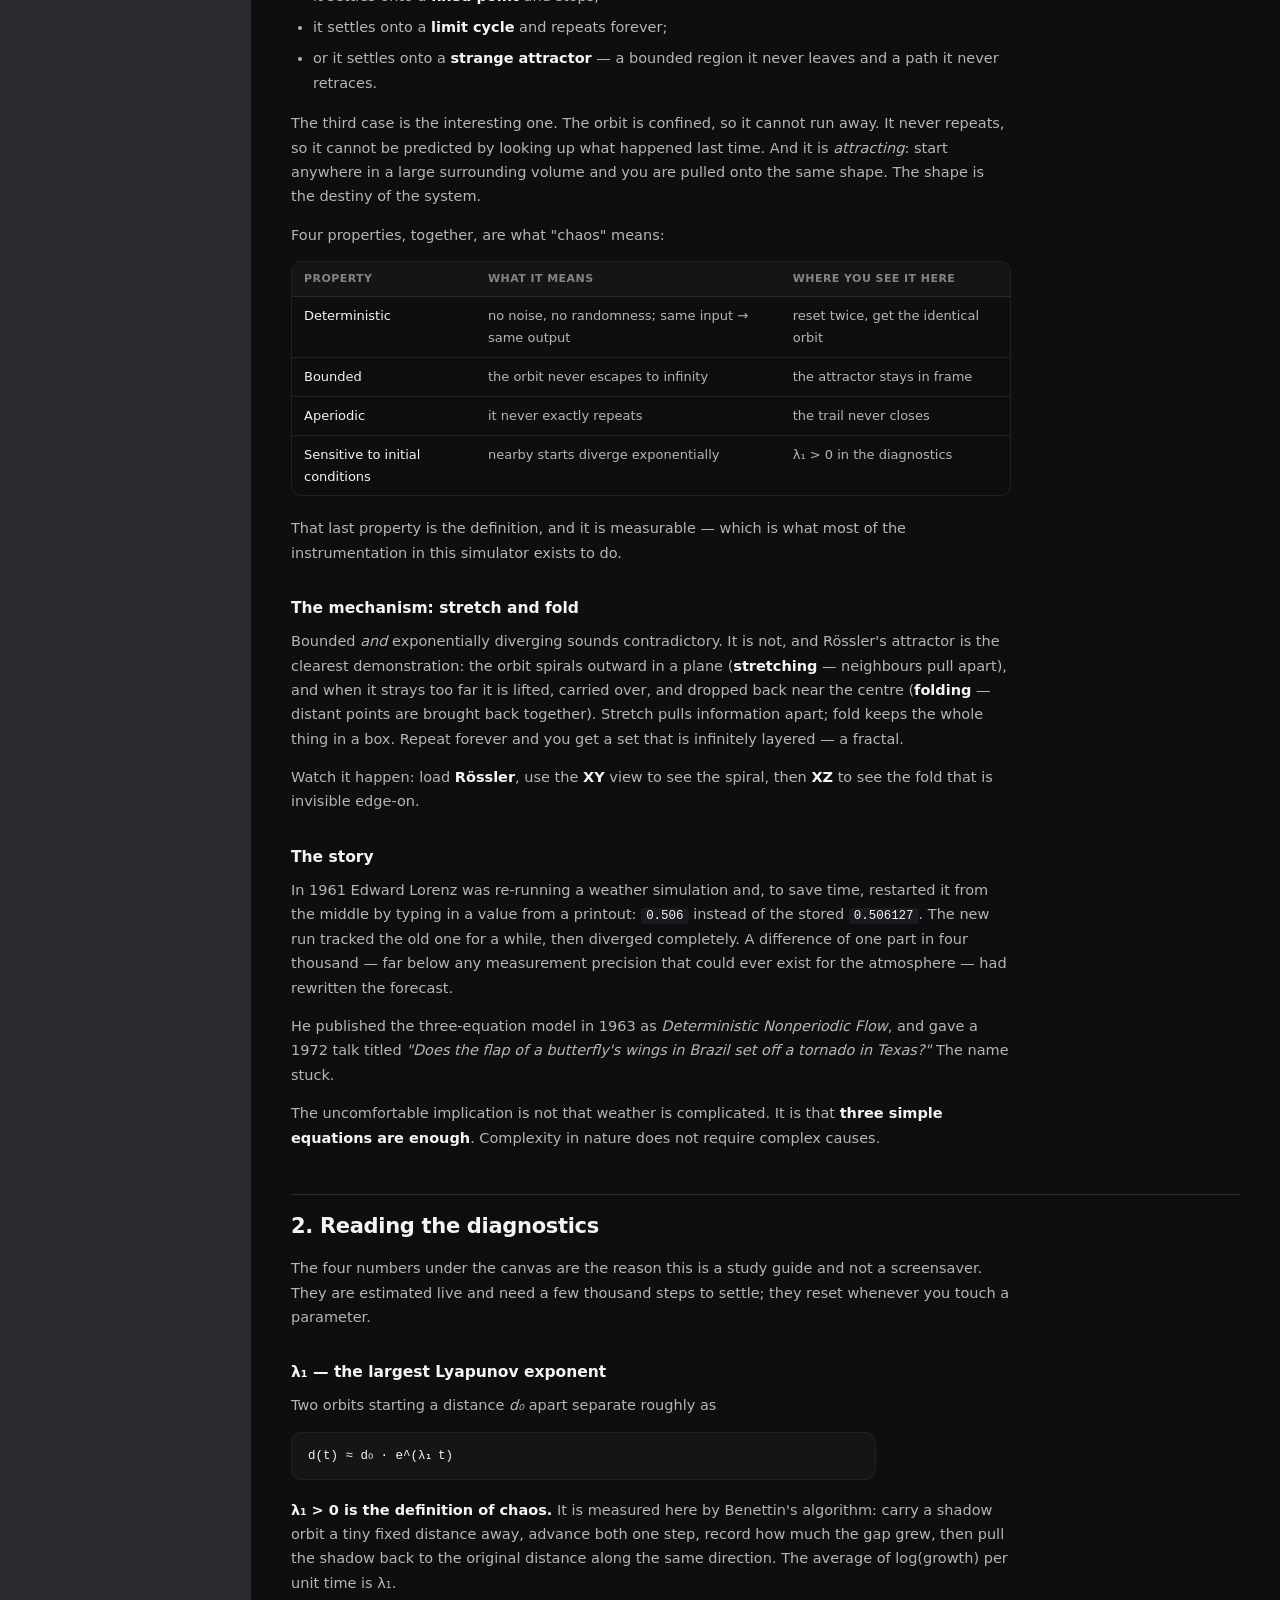
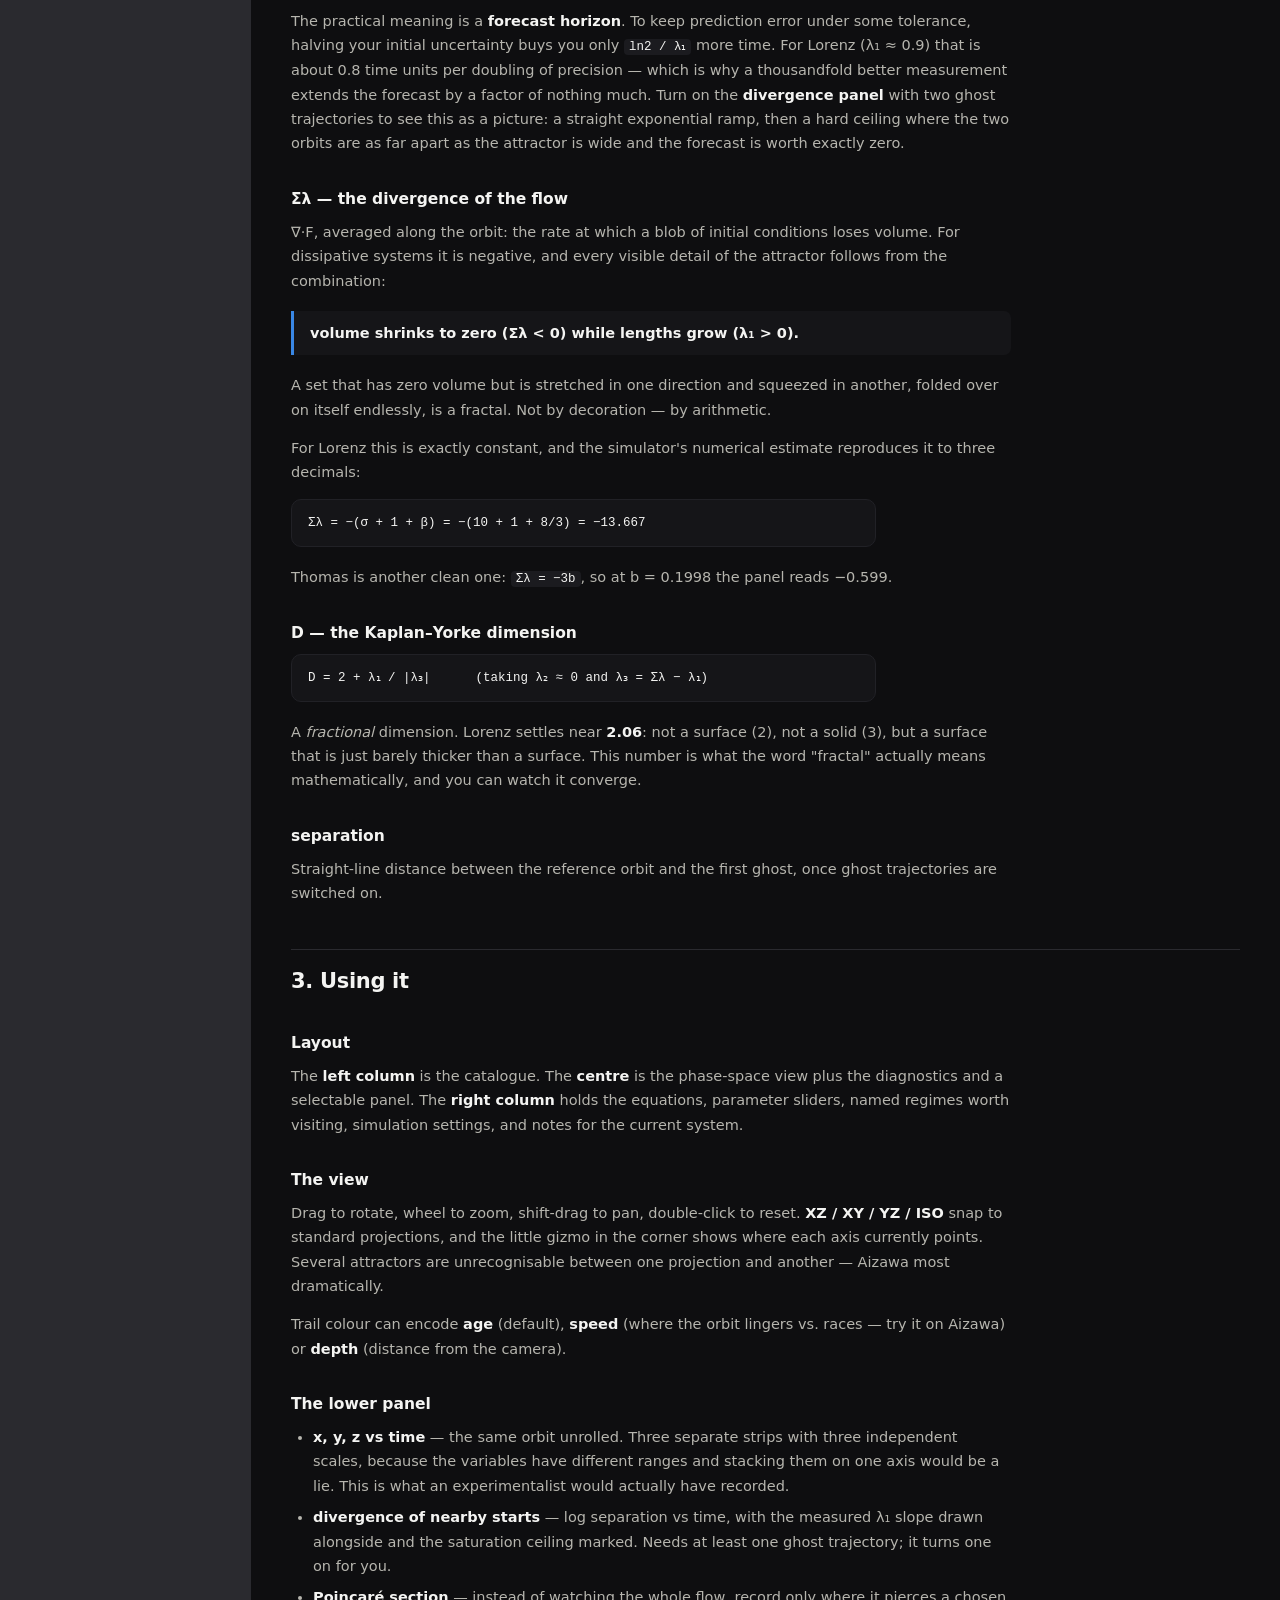
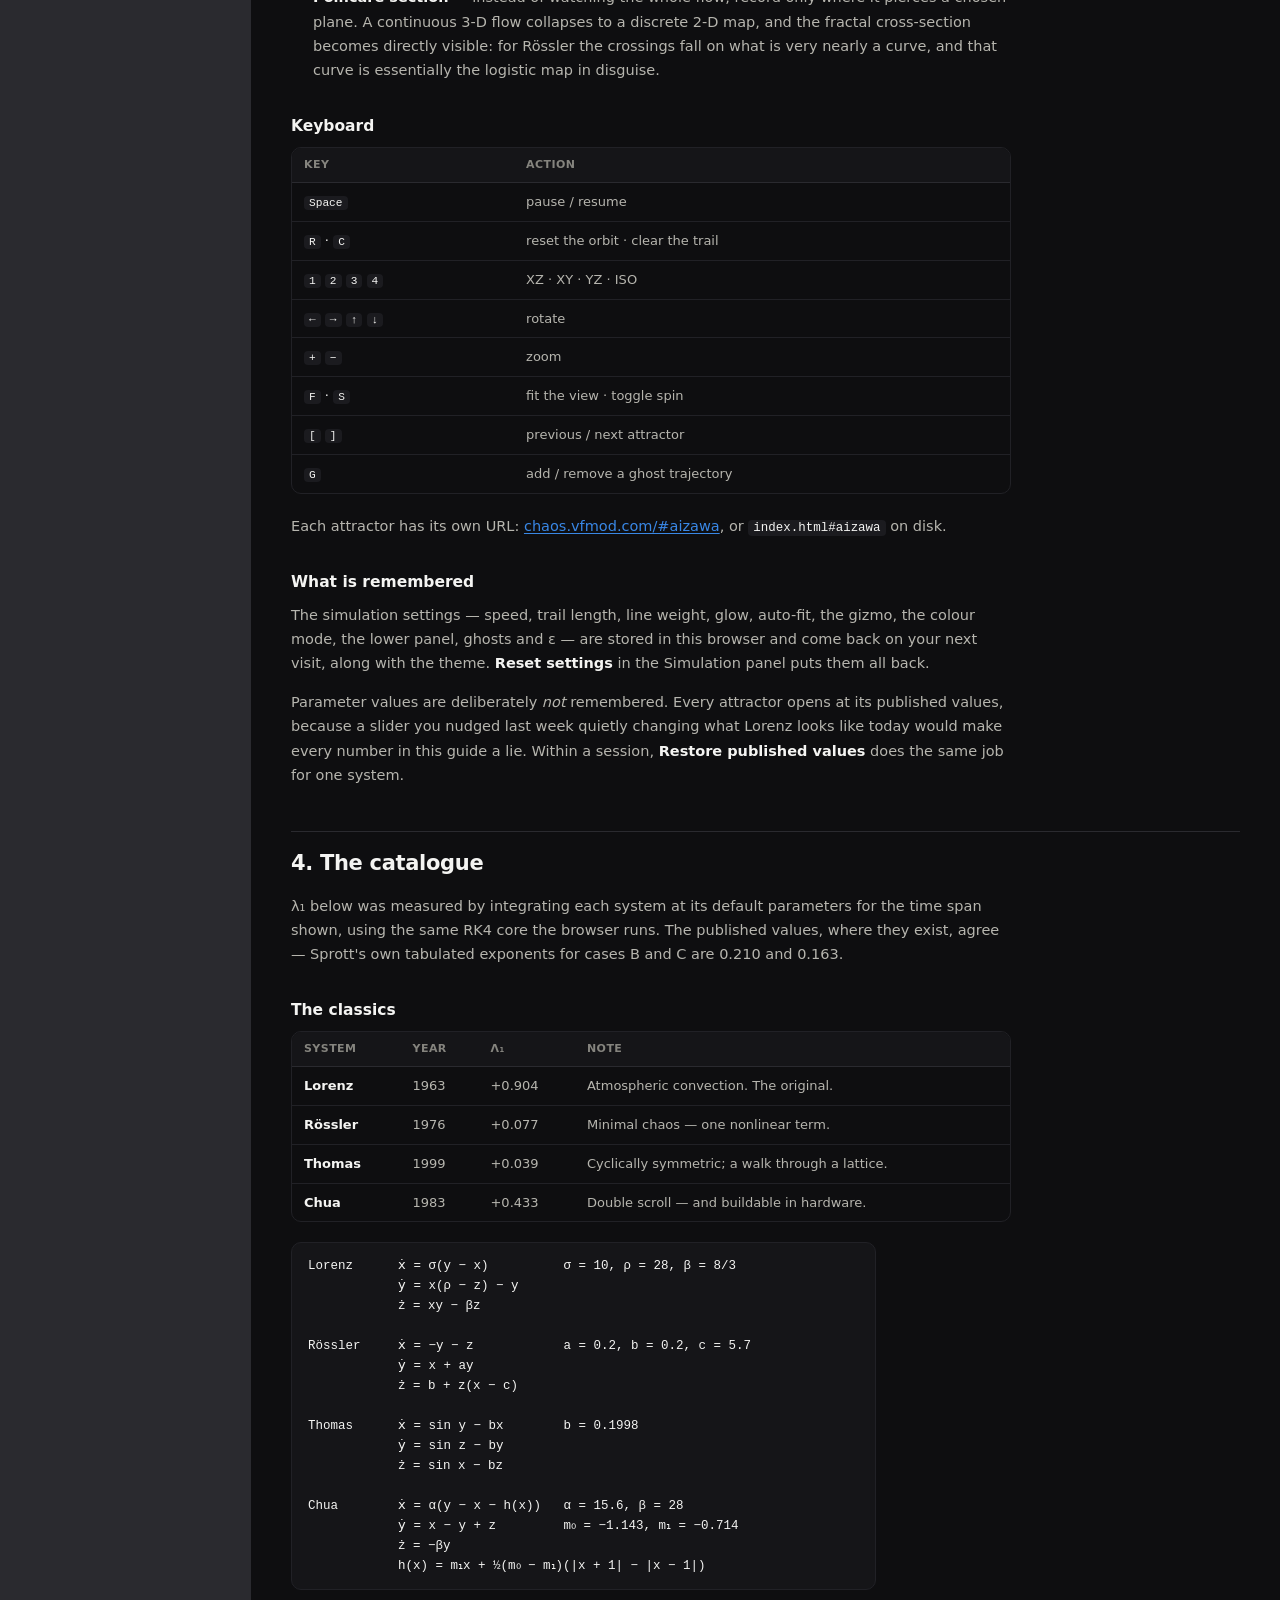
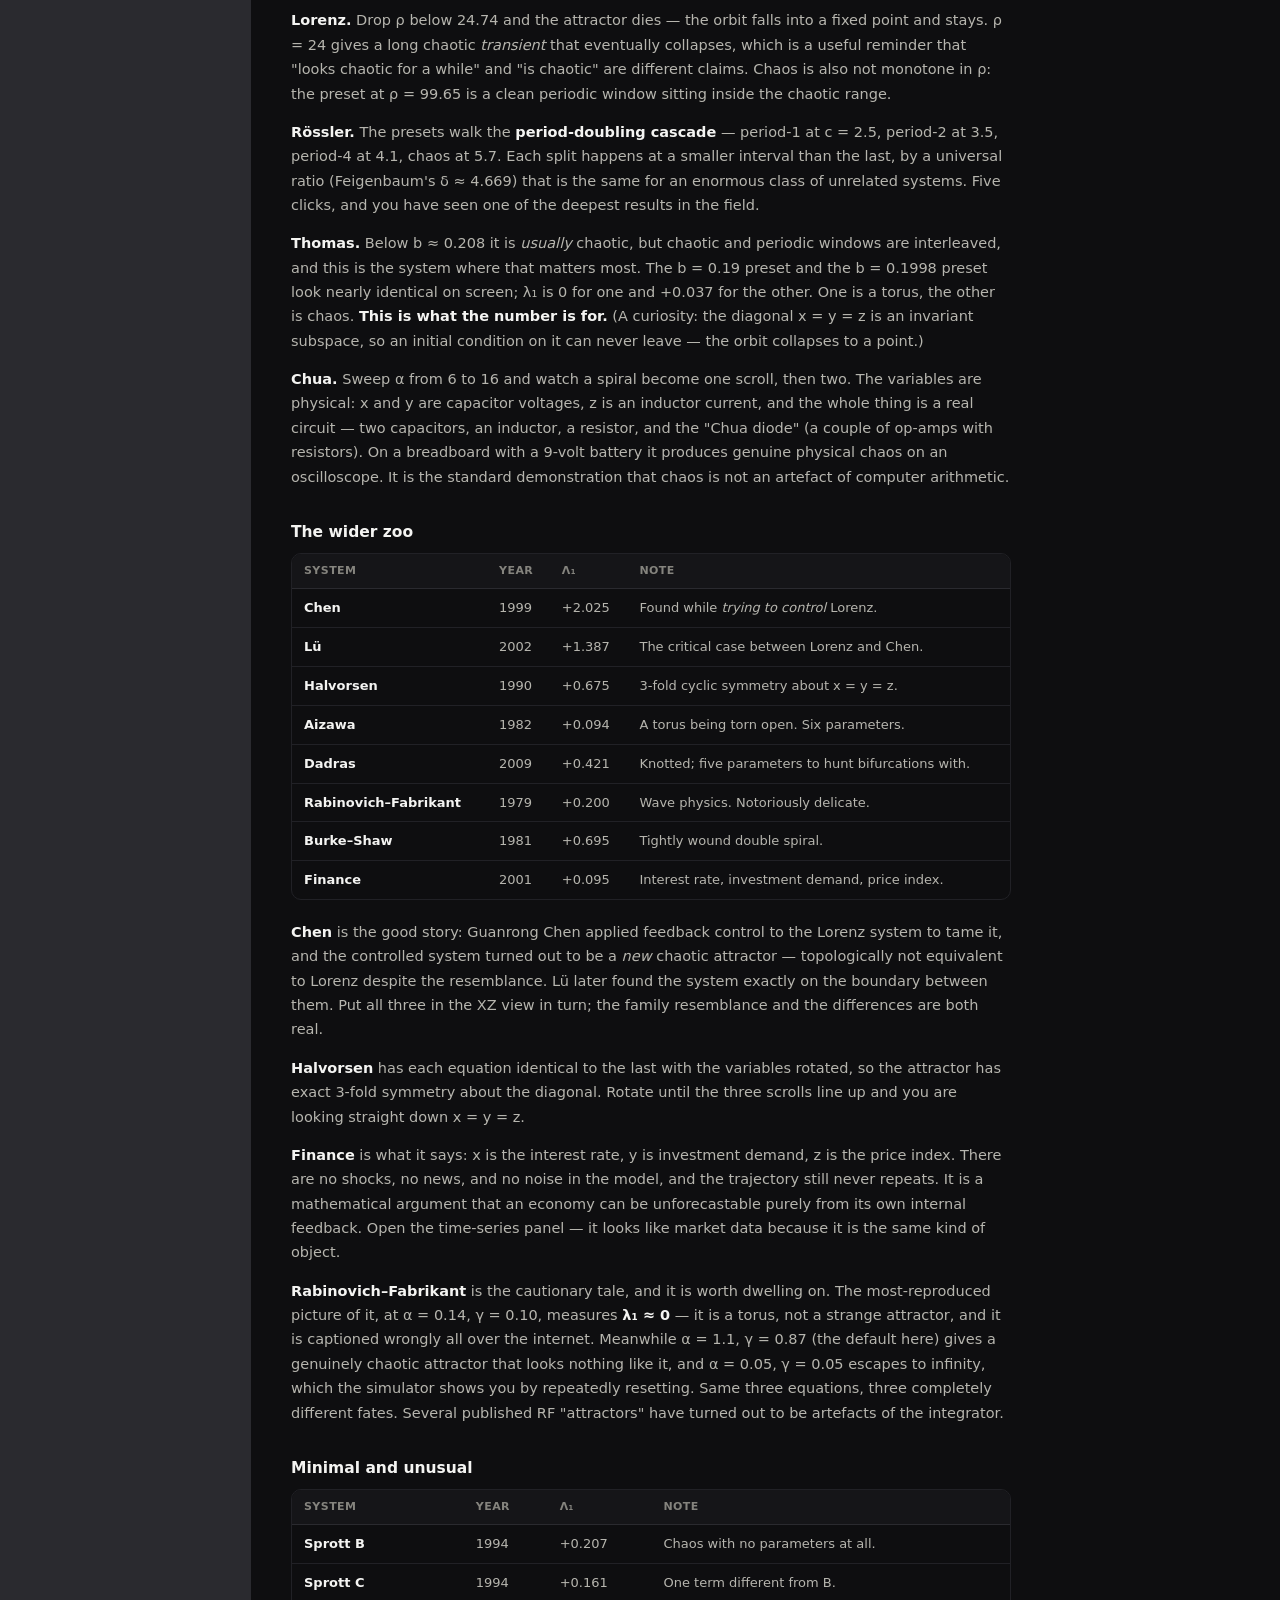
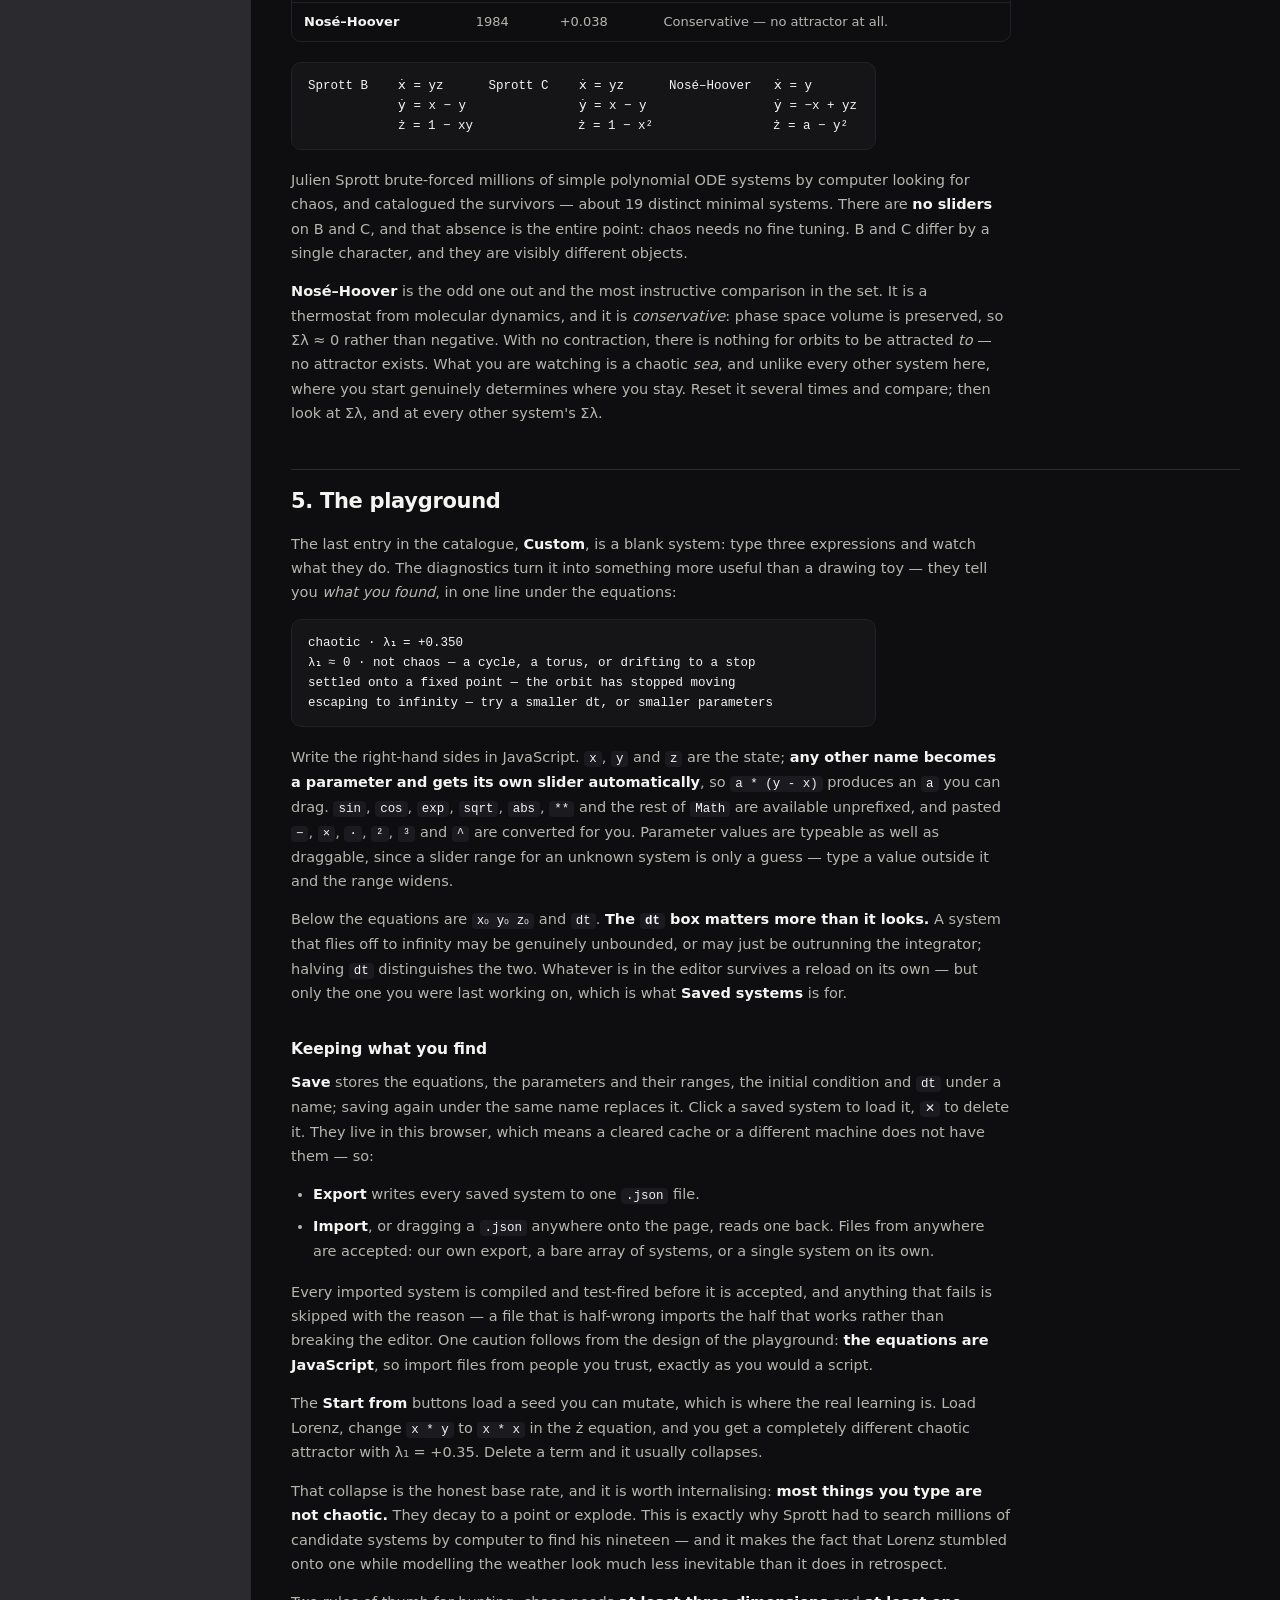
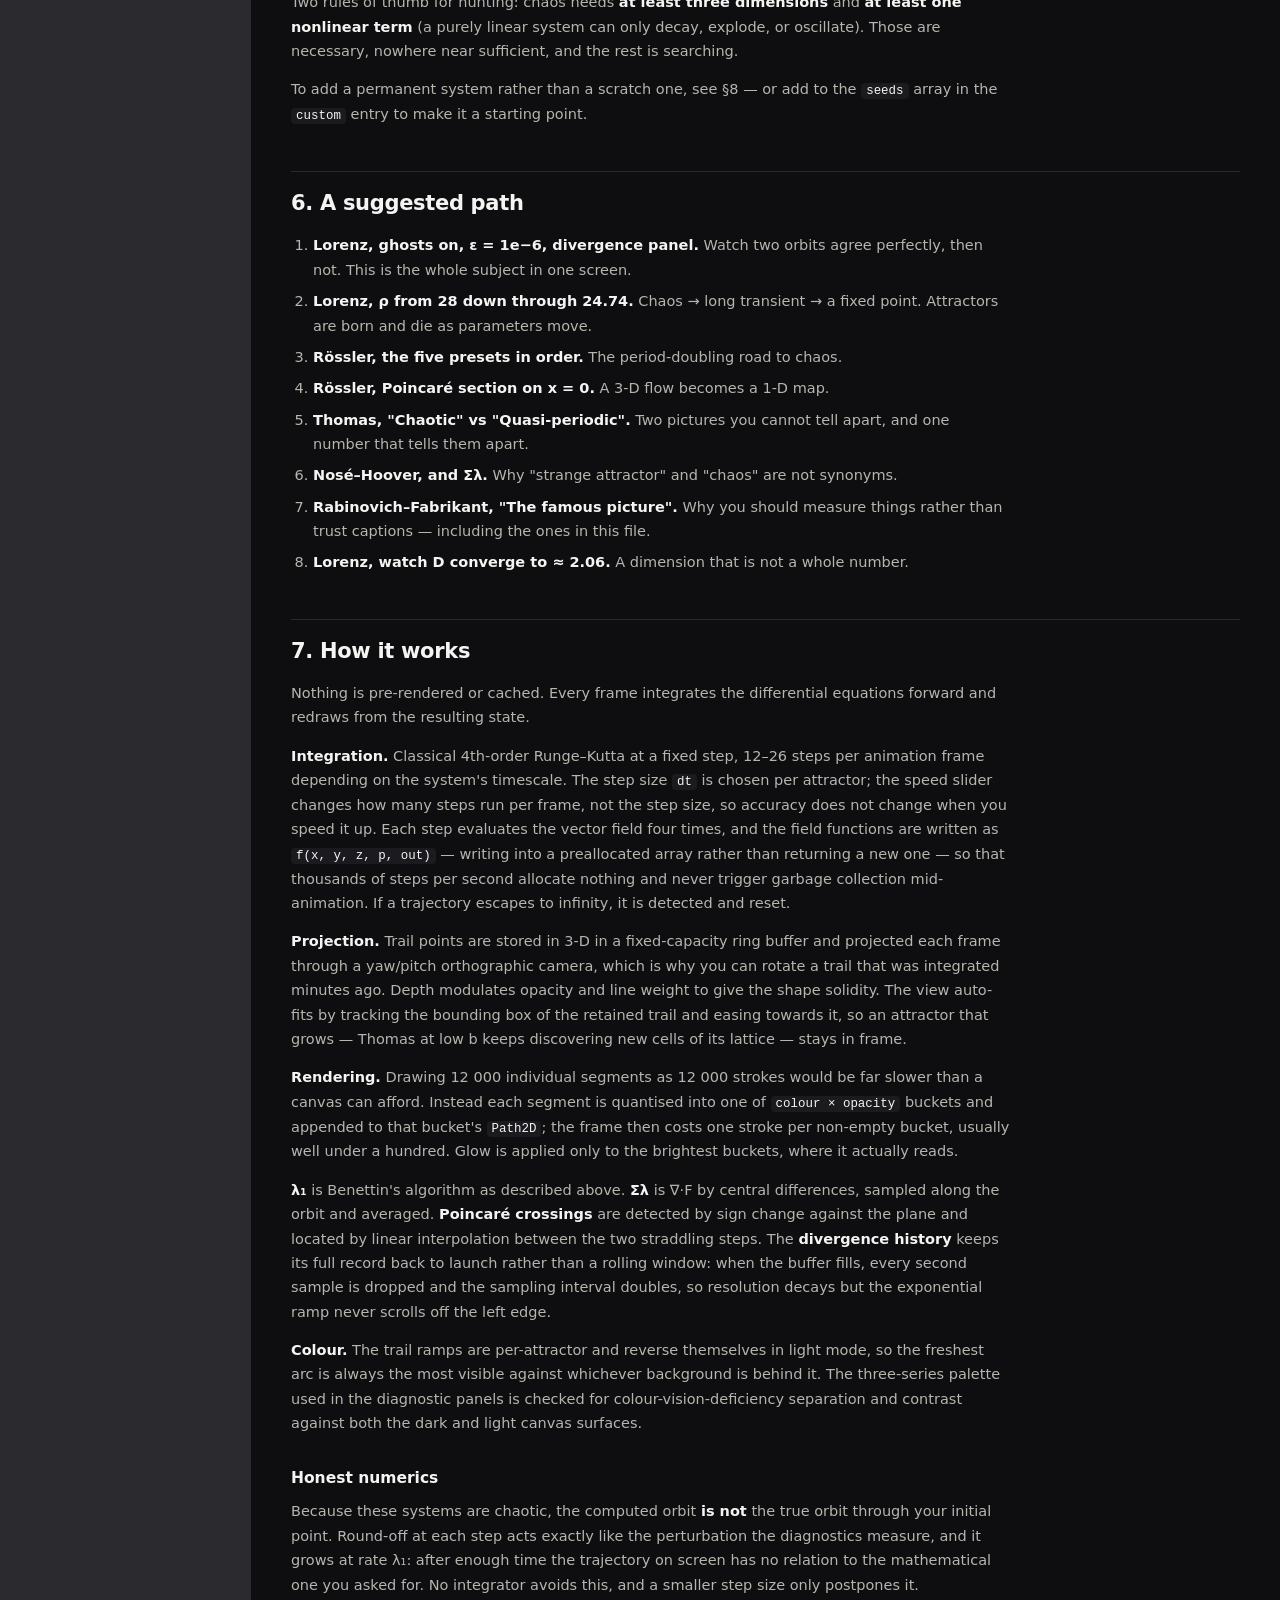
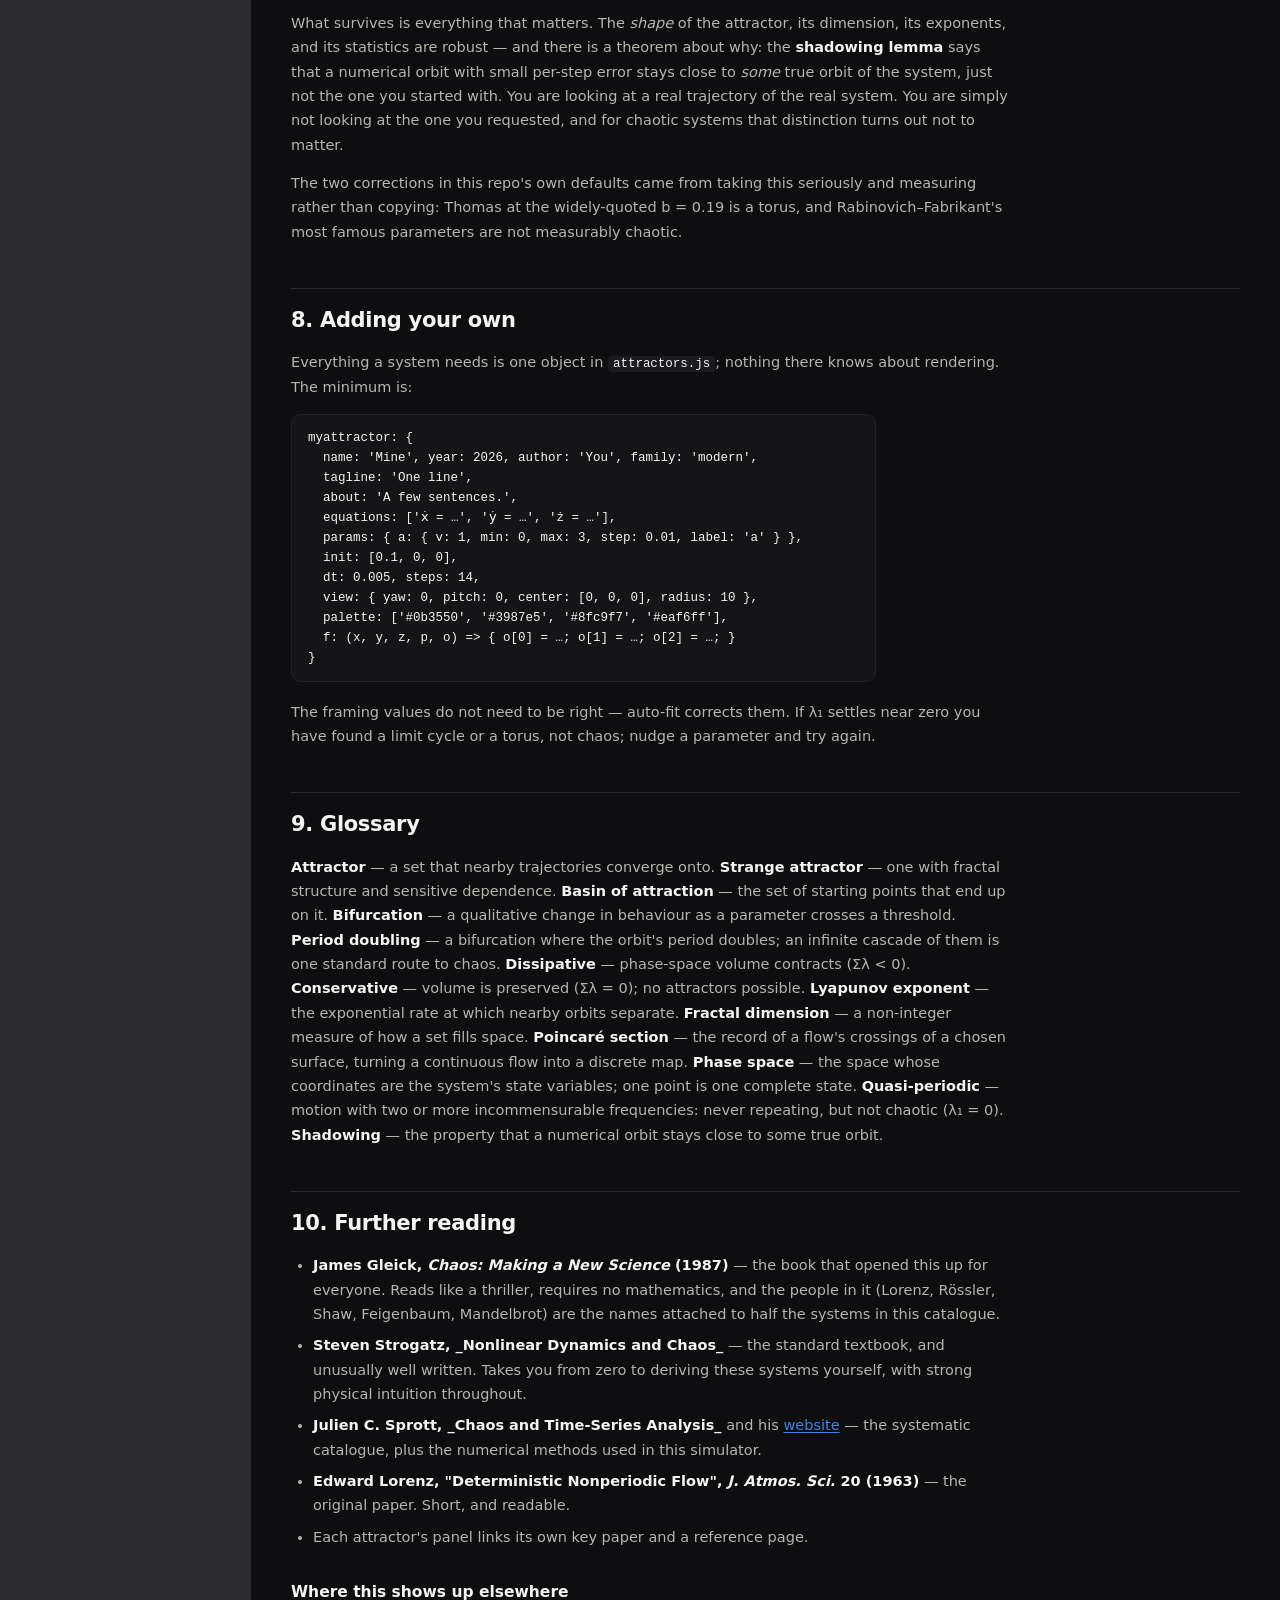
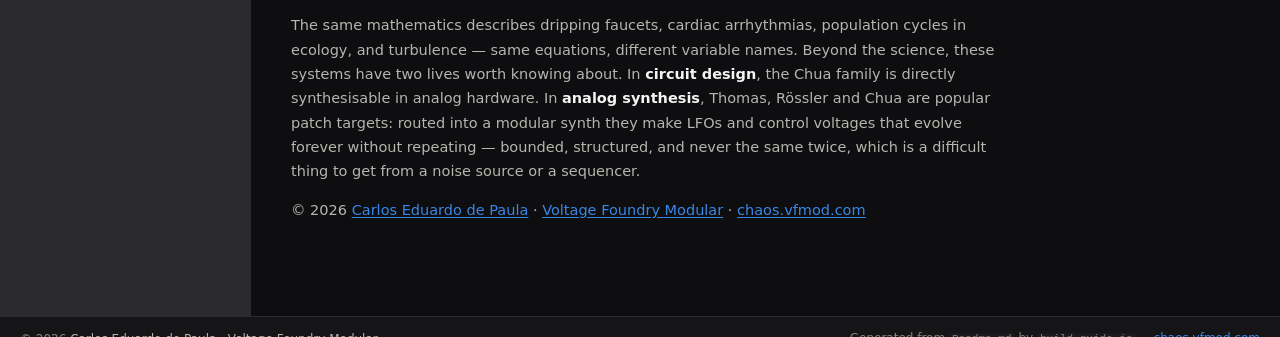
==== commit 0aa86b48: "Persist data in local storage and add save, import/export of custom systems - Updated canonical link" ====
--- a/guide.html
+++ b/guide.html
@@ -5,9 +5,10 @@
 <meta name="viewport" content="width=device-width, initial-scale=1">
 <title>Reference — Strange Attractors</title>
 <meta name="description" content="Study guide to deterministic chaos: what strange attractors are, how to read Lyapunov diagnostics, and a catalogue of fifteen systems.">
-<link rel="canonical" href="https://chaos.vfmod.com/guide.html">
+<link rel="canonical" href="https://chaos.vfmod.com/guide">
 <link rel="stylesheet" href="styles.css">
 <link rel="icon" href="data:image/svg+xml,<svg xmlns='http://www.w3.org/2000/svg' viewBox='0 0 32 32'><text y='26' font-size='26'>🦋</text></svg>">
+<script src="analytics.js" defer></script>
 </head>
 <body class="g-body">
 
@@ -16,7 +17,7 @@
   <span class="sub">reference</span>
   <span class="spacer"></span>
   <button class="btn" id="btn-refresh" title="Re-render this page from Readme.md">⟳ Refresh</button>
-  <a class="btn" href="index.html">← Back to the simulator</a>
+  <a class="btn" href="./" data-file="index.html">← Back to the simulator</a>
   <button class="btn" id="btn-theme" title="Toggle light / dark">◐ Theme</button>
 </header>
 
@@ -39,11 +40,13 @@
       <a class="g-toc-item g-toc-3" href="#the-view">The view</a>
       <a class="g-toc-item g-toc-3" href="#the-lower-panel">The lower panel</a>
       <a class="g-toc-item g-toc-3" href="#keyboard">Keyboard</a>
+      <a class="g-toc-item g-toc-3" href="#what-is-remembered">What is remembered</a>
       <a class="g-toc-item g-toc-2" href="#4-the-catalogue">4. The catalogue</a>
       <a class="g-toc-item g-toc-3" href="#the-classics">The classics</a>
       <a class="g-toc-item g-toc-3" href="#the-wider-zoo">The wider zoo</a>
       <a class="g-toc-item g-toc-3" href="#minimal-and-unusual">Minimal and unusual</a>
       <a class="g-toc-item g-toc-2" href="#5-the-playground">5. The playground</a>
+      <a class="g-toc-item g-toc-3" href="#keeping-what-you-find">Keeping what you find</a>
       <a class="g-toc-item g-toc-2" href="#6-a-suggested-path">6. A suggested path</a>
       <a class="g-toc-item g-toc-2" href="#7-how-it-works">7. How it works</a>
       <a class="g-toc-item g-toc-3" href="#honest-numerics">Honest numerics</a>
@@ -65,6 +68,7 @@
 guide.html      this document, rendered as a reference page
 build-guide.js  regenerates guide.html from Readme.md
 md.js           the Markdown converter, shared by the build and the page
+analytics.js    the visitor-count tag, on both pages, off outside the live site
 
 .github/workflows/pages.yml   publishes the site to GitHub Pages</code></pre>
 <p>The <strong>📖 Reference</strong> button in the simulator opens <code>guide.html</code> — this file with a contents sidebar, in the same theme, in its own tab so the simulation keeps running. Each attractor's info panel also links to the section of §4 that covers it.</p>
@@ -74,10 +78,7 @@
 <p>You can also <strong>drag a <code>.md</code> file onto the page</strong> at any time, which works in both cases. Both routes use the same converter as the build, <code>md.js</code>, so the result is identical to what the script would produce.</p>
 <p>The re-render lives in that tab only; nothing is written. When you are happy with it, run <code>node build-guide.js</code> to update the committed page.</p>
 <p><strong>Publishing.</strong> <code>.github/workflows/pages.yml</code> deploys the site to GitHub Pages on every push to <code>main</code>, and can be run by hand from the Actions tab. It checks that the scripts parse, regenerates <code>guide.html</code> from this file, and publishes — so the deployed reference is never stale, and it warns in the run log if the committed copy had drifted.</p>
-<p>The published site is <strong><a href="https://chaos.vfmod.com" target="_blank" rel="noopener noreferrer">chaos.vfmod.com</a></strong>. Two manual steps are needed once, in the repository settings:</p>
-<ol><li><strong>Settings → Pages → Build and deployment → Source → &quot;GitHub Actions&quot;.</strong> Without it the workflow runs but nothing is served.</li><li><strong>Settings → Pages → Custom domain → <code>chaos.vfmod.com</code></strong>, with a DNS <code>CNAME</code> record pointing <code>chaos</code> at <code>&lt;user&gt;.github.io</code>.</li></ol>
-<p>The workflow also writes a <code>CNAME</code> file into the artifact. That is not redundant: with artifact-based deploys nothing in the repository itself carries the domain, so without it a deploy can fall back to the <code>github.io</code> address.</p>
-<p>Nothing in the site uses absolute paths, so it works unchanged from a custom domain, a project sub-path such as <code>https://&lt;user&gt;.github.io/&lt;repo&gt;/</code>, or a local folder. Served over http the reference page's Refresh button works with no file picker.</p>
+<p>The published site is <strong><a href="https://chaos.vfmod.com" target="_blank" rel="noopener noreferrer">chaos.vfmod.com</a></strong>, and it is served without file extensions — <code>/</code> and <code>/guide</code>, since GitHub Pages resolves those to the two HTML files on its own. Opened from disk there is no server to do that, so the links carry a <code>data-file</code> fallback that the page swaps in when it sees a <code>file://</code> address. Anything new that the site needs has to be added to the <code>cp</code> line in the workflow, or it will be missing from the deploy.</p>
 <hr>
 <h2 id="1-what-a-strange-attractor-is"><a class="g-anchor" href="#1-what-a-strange-attractor-is">1. What a strange attractor is</a></h2>
 <p>Take a system whose future is completely determined by its present — three coupled differential equations, no randomness anywhere. Start it somewhere and let it run. Three things can happen:</p>
@@ -124,7 +125,10 @@
 <ul><li><strong>x, y, z vs time</strong> — the same orbit unrolled. Three separate strips with three independent scales, because the variables have different ranges and stacking them on one axis would be a lie. This is what an experimentalist would actually have recorded.</li><li><strong>divergence of nearby starts</strong> — log separation vs time, with the measured λ₁ slope drawn alongside and the saturation ceiling marked. Needs at least one ghost trajectory; it turns one on for you.</li><li><strong>Poincaré section</strong> — instead of watching the whole flow, record only where it pierces a chosen plane. A continuous 3-D flow collapses to a discrete 2-D map, and the fractal cross-section becomes directly visible: for Rössler the crossings fall on what is very nearly a curve, and that curve is essentially the logistic map in disguise.</li></ul>
 <h3 id="keyboard"><a class="g-anchor" href="#keyboard">Keyboard</a></h3>
 <div class="g-tablewrap"><table><thead><tr><th>Key</th><th>Action</th></tr></thead><tbody><tr><td><code>Space</code></td><td>pause / resume</td></tr><tr><td><code>R</code> · <code>C</code></td><td>reset the orbit · clear the trail</td></tr><tr><td><code>1</code> <code>2</code> <code>3</code> <code>4</code></td><td>XZ · XY · YZ · ISO</td></tr><tr><td><code>←</code> <code>→</code> <code>↑</code> <code>↓</code></td><td>rotate</td></tr><tr><td><code>+</code> <code>−</code></td><td>zoom</td></tr><tr><td><code>F</code> · <code>S</code></td><td>fit the view · toggle spin</td></tr><tr><td><code>[</code> <code>]</code></td><td>previous / next attractor</td></tr><tr><td><code>G</code></td><td>add / remove a ghost trajectory</td></tr></tbody></table></div>
-<p>Each attractor has its own URL: <code>index.html#aizawa</code>.</p>
+<p>Each attractor has its own URL: <a href="https://chaos.vfmod.com/#aizawa" target="_blank" rel="noopener noreferrer">chaos.vfmod.com/#aizawa</a>, or <code>index.html#aizawa</code> on disk.</p>
+<h3 id="what-is-remembered"><a class="g-anchor" href="#what-is-remembered">What is remembered</a></h3>
+<p>The simulation settings — speed, trail length, line weight, glow, auto-fit, the gizmo, the colour mode, the lower panel, ghosts and ε — are stored in this browser and come back on your next visit, along with the theme. <strong>Reset settings</strong> in the Simulation panel puts them all back.</p>
+<p>Parameter values are deliberately <em>not</em> remembered. Every attractor opens at its published values, because a slider you nudged last week quietly changing what Lorenz looks like today would make every number in this guide a lie. Within a session, <strong>Restore published values</strong> does the same job for one system.</p>
 <hr>
 <h2 id="4-the-catalogue"><a class="g-anchor" href="#4-the-catalogue">4. The catalogue</a></h2>
 <p>λ₁ below was measured by integrating each system at its default parameters for the time span shown, using the same RK4 core the browser runs. The published values, where they exist, agree — Sprott's own tabulated exponents for cases B and C are 0.210 and 0.163.</p>
@@ -171,7 +175,11 @@
 settled onto a fixed point — the orbit has stopped moving
 escaping to infinity — try a smaller dt, or smaller parameters</code></pre>
 <p>Write the right-hand sides in JavaScript. <code>x</code>, <code>y</code> and <code>z</code> are the state; <strong>any other name becomes a parameter and gets its own slider automatically</strong>, so <code>a * (y - x)</code> produces an <code>a</code> you can drag. <code>sin</code>, <code>cos</code>, <code>exp</code>, <code>sqrt</code>, <code>abs</code>, <code>**</code> and the rest of <code>Math</code> are available unprefixed, and pasted <code>−</code>, <code>×</code>, <code>·</code>, <code>²</code>, <code>³</code> and <code>^</code> are converted for you. Parameter values are typeable as well as draggable, since a slider range for an unknown system is only a guess — type a value outside it and the range widens.</p>
-<p>Below the equations are <code>x₀ y₀ z₀</code> and <code>dt</code>. <strong>The <code>dt</code> box matters more than it looks.</strong> A system that flies off to infinity may be genuinely unbounded, or may just be outrunning the integrator; halving <code>dt</code> distinguishes the two. Your work is kept in <code>localStorage</code>, so it survives a reload.</p>
+<p>Below the equations are <code>x₀ y₀ z₀</code> and <code>dt</code>. <strong>The <code>dt</code> box matters more than it looks.</strong> A system that flies off to infinity may be genuinely unbounded, or may just be outrunning the integrator; halving <code>dt</code> distinguishes the two. Whatever is in the editor survives a reload on its own — but only the one you were last working on, which is what <strong>Saved systems</strong> is for.</p>
+<h3 id="keeping-what-you-find"><a class="g-anchor" href="#keeping-what-you-find">Keeping what you find</a></h3>
+<p><strong>Save</strong> stores the equations, the parameters and their ranges, the initial condition and <code>dt</code> under a name; saving again under the same name replaces it. Click a saved system to load it, <code>✕</code> to delete it. They live in this browser, which means a cleared cache or a different machine does not have them — so:</p>
+<ul><li><strong>Export</strong> writes every saved system to one <code>.json</code> file.</li><li><strong>Import</strong>, or dragging a <code>.json</code> anywhere onto the page, reads one back. Files from anywhere are accepted: our own export, a bare array of systems, or a single system on its own.</li></ul>
+<p>Every imported system is compiled and test-fired before it is accepted, and anything that fails is skipped with the reason — a file that is half-wrong imports the half that works rather than breaking the editor. One caution follows from the design of the playground: <strong>the equations are JavaScript</strong>, so import files from people you trust, exactly as you would a script.</p>
 <p>The <strong>Start from</strong> buttons load a seed you can mutate, which is where the real learning is. Load Lorenz, change <code>x * y</code> to <code>x * x</code> in the ż equation, and you get a completely different chaotic attractor with λ₁ = +0.35. Delete a term and it usually collapses.</p>
 <p>That collapse is the honest base rate, and it is worth internalising: <strong>most things you type are not chaotic.</strong> They decay to a point or explode. This is exactly why Sprott had to search millions of candidate systems by computer to find his nineteen — and it makes the fact that Lorenz stumbled onto one while modelling the weather look much less inevitable than it does in retrospect.</p>
 <p>Two rules of thumb for hunting: chaos needs <strong>at least three dimensions</strong> and <strong>at least one nonlinear term</strong> (a purely linear system can only decay, explode, or oscillate). Those are necessary, nowhere near sufficient, and the rest is searching.</p>
@@ -231,6 +239,14 @@
 <script>
 (function () {
   'use strict';
+
+  /* the site is served without .html extensions; opened from disk there is no
+     server to resolve them, so the filenames come back */
+  if (location.protocol === 'file:') {
+    document.querySelectorAll('a[data-file]').forEach(function (a) {
+      a.setAttribute('href', a.dataset.file);
+    });
+  }
 
   /* theme — same storage key as the simulator, so the two always agree */
   var saved = localStorage.getItem('attractors-theme');
--- a/styles.css
+++ b/styles.css
@@ -587,13 +587,22 @@
   font-size: 11.5px;
 }
 
+/* .eq-help lines up under the equation fields; .panel-note is the same note
+   without the editor's label gutter, for panels that have no such gutter */
+.eq-help,
+.panel-note {
+  font-size: 11px;
+  line-height: 1.6;
+  color: var(--ink-muted);
+}
 .eq-help {
   margin: 10px 0 0 37px;
-  font-size: 11px;
-  line-height: 1.6;
-  color: var(--ink-muted);
+}
+.panel-note {
+  margin: 8px 0 0;
 }
 .eq-help code,
+.panel-note code,
 .prose code {
   padding: 0 3px;
   border-radius: 3px;
@@ -678,6 +687,106 @@
   font-size: 11.5px;
   color: var(--ink-muted);
   line-height: 1.4;
+}
+
+/* ------------------------------------------------------- the saved library */
+
+.lib-list {
+  display: flex;
+  flex-direction: column;
+  gap: 4px;
+}
+.lib-item {
+  display: flex;
+  align-items: stretch;
+  gap: 4px;
+}
+.lib-load {
+  flex: 1;
+  min-width: 0;
+  text-align: left;
+  padding: 6px 9px;
+  border: 1px solid var(--line-soft);
+  border-radius: var(--radius-s);
+  background: var(--panel-2);
+  cursor: pointer;
+}
+.lib-load:hover {
+  border-color: var(--ink-muted);
+}
+.lib-load .pn {
+  display: block;
+  font-size: 12.5px;
+  font-weight: 500;
+  color: var(--ink);
+}
+/* the equations are the useful label — one line of them, however long they are */
+.lib-load .pd {
+  display: block;
+  overflow: hidden;
+  text-overflow: ellipsis;
+  white-space: nowrap;
+  font-family: var(--mono);
+  font-size: 10.5px;
+  color: var(--ink-muted);
+}
+.lib-del {
+  flex: none;
+  width: 26px;
+  border: 1px solid var(--line-soft);
+  border-radius: var(--radius-s);
+  background: var(--panel-2);
+  color: var(--ink-muted);
+  cursor: pointer;
+}
+.lib-del:hover {
+  border-color: #e66767;
+  color: #e66767;
+}
+
+.lib-save {
+  display: flex;
+  gap: 4px;
+  margin-top: 8px;
+}
+.lib-save input {
+  flex: 1;
+  min-width: 0;
+  padding: 4px 8px;
+  border: 1px solid var(--line);
+  border-radius: var(--radius-s);
+  background: var(--panel-2);
+  color: var(--ink);
+  font-size: 12px;
+}
+.lib-save input:focus {
+  outline: none;
+  border-color: var(--accent);
+}
+.lib-actions {
+  display: flex;
+  gap: 4px;
+  margin-top: 4px;
+}
+.lib-actions .btn {
+  flex: 1;
+}
+
+.lib-status {
+  margin: 8px 0 0;
+  min-height: 15px;
+  font-size: 11.5px;
+  line-height: 1.4;
+  color: var(--ink-muted);
+}
+.lib-status.is-ok {
+  color: var(--series-3);
+}
+.lib-status.is-warn {
+  color: var(--series-4);
+}
+.lib-status.is-bad {
+  color: #e66767;
 }
 
 .field {
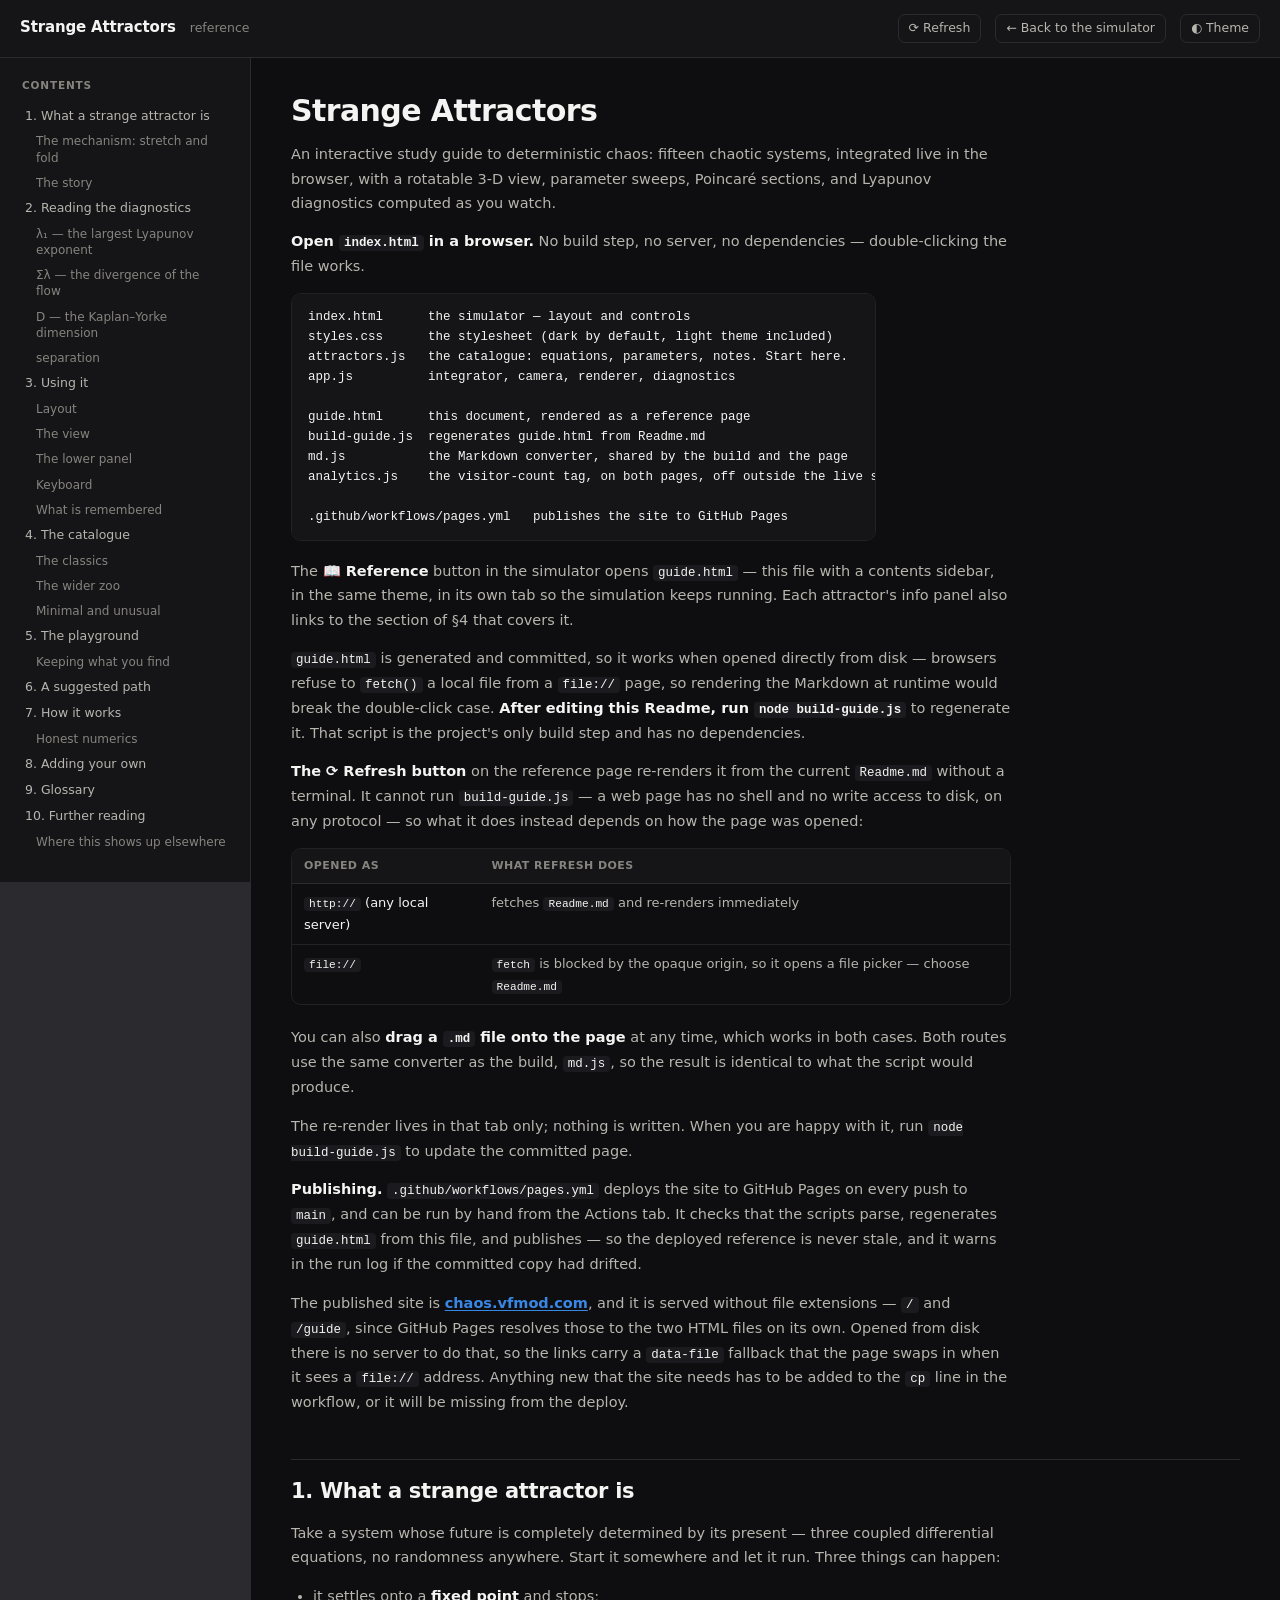
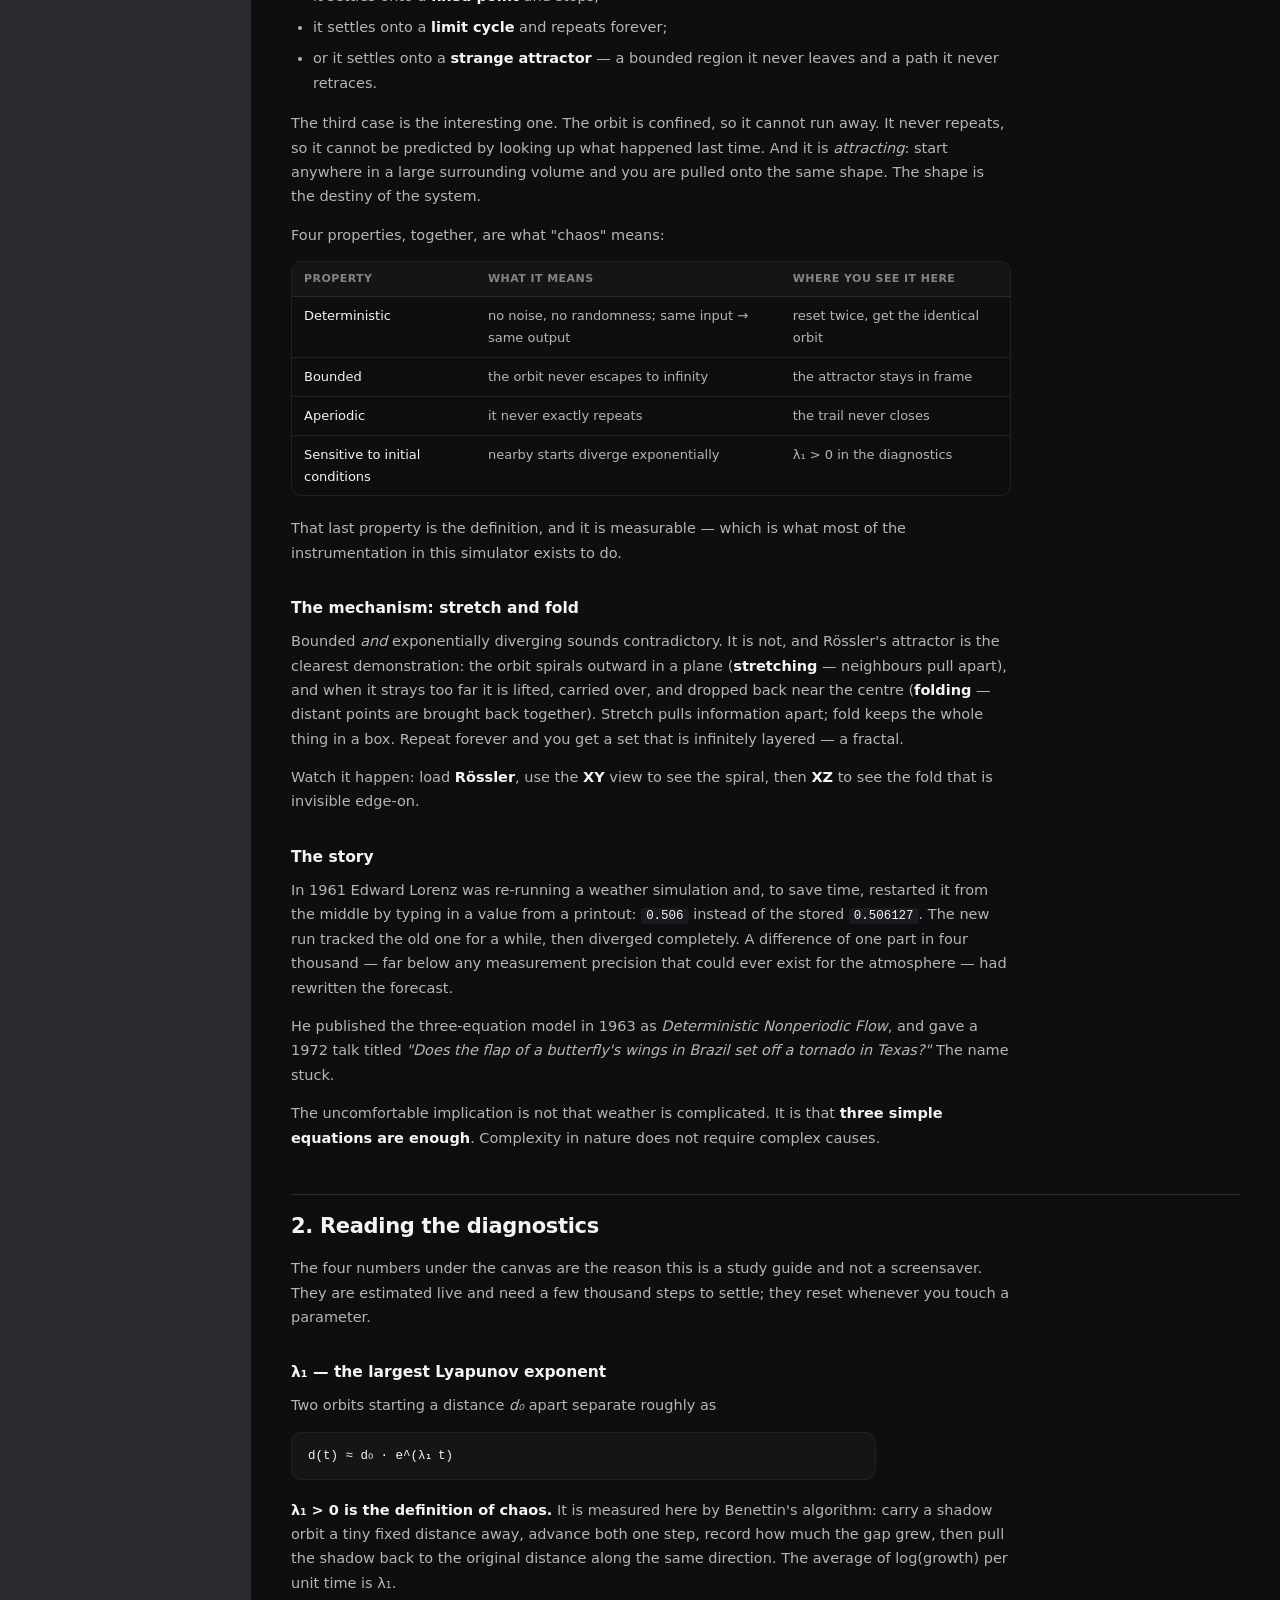
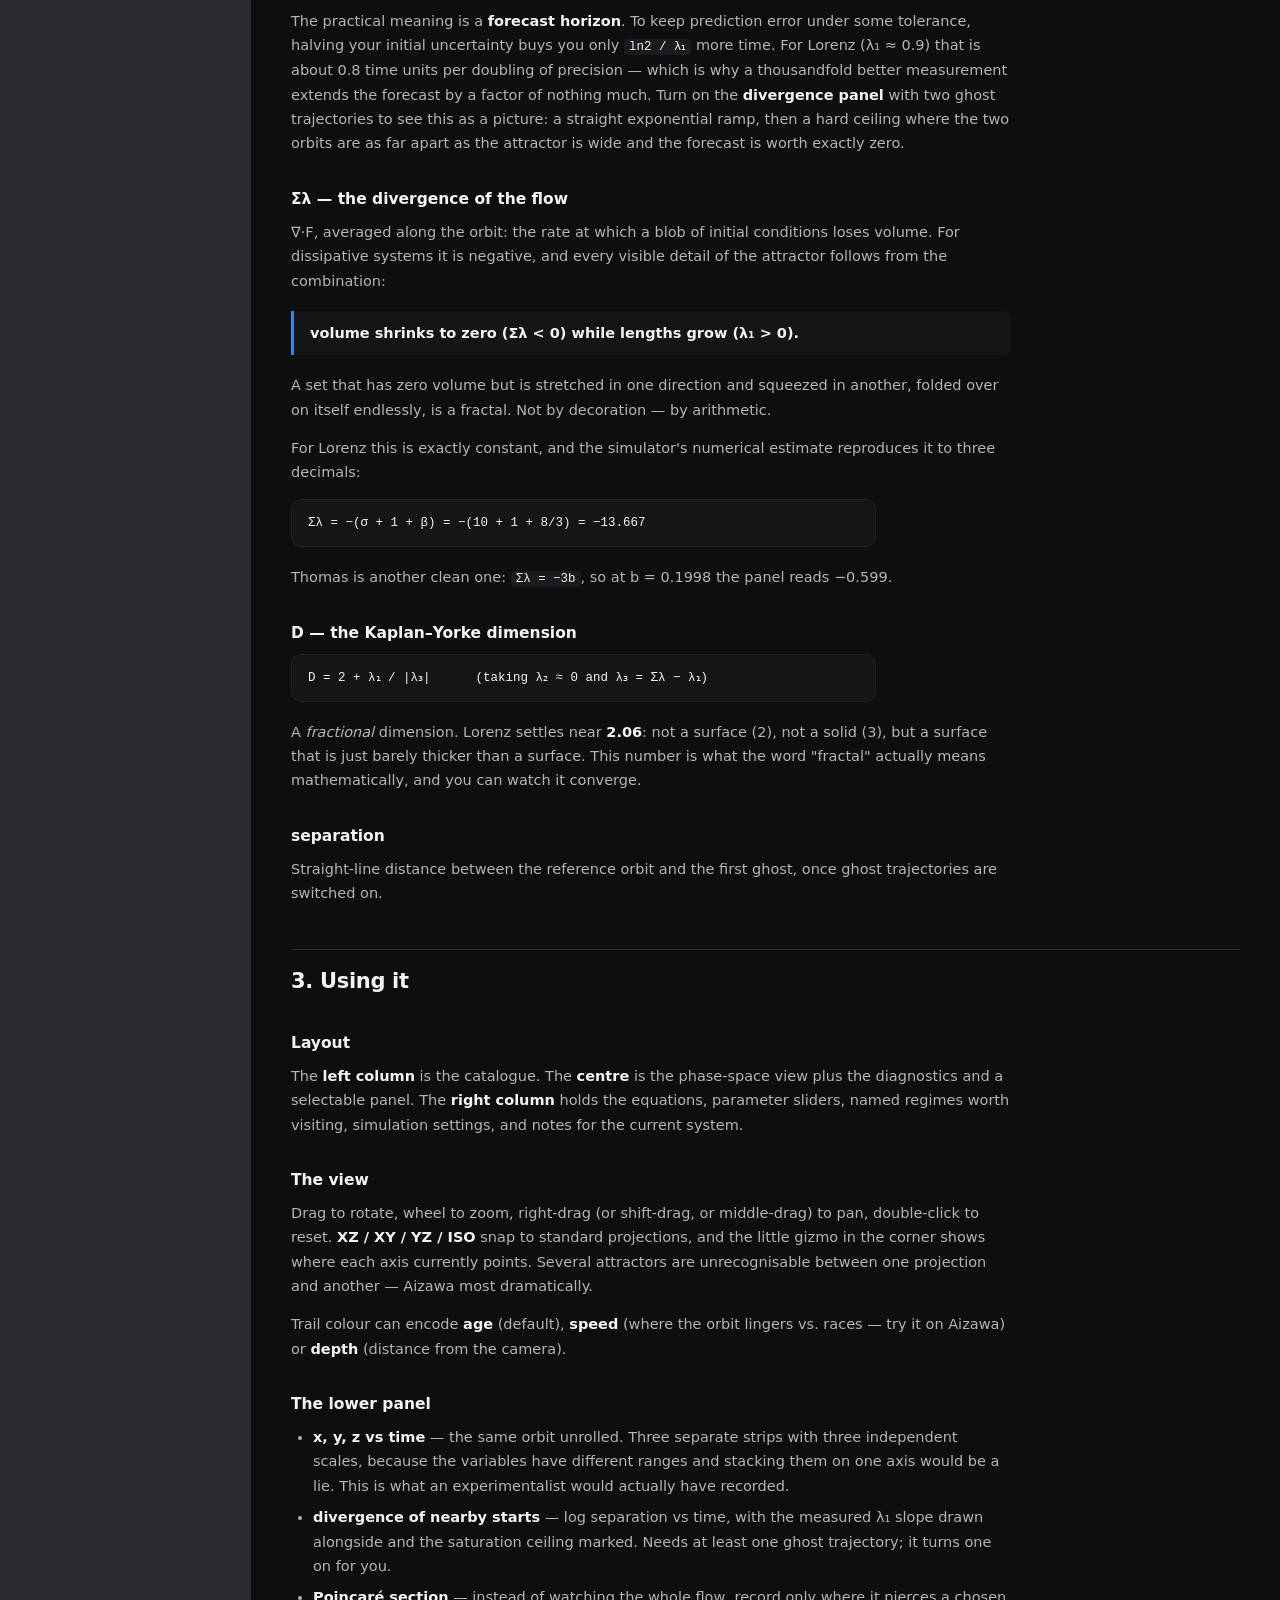
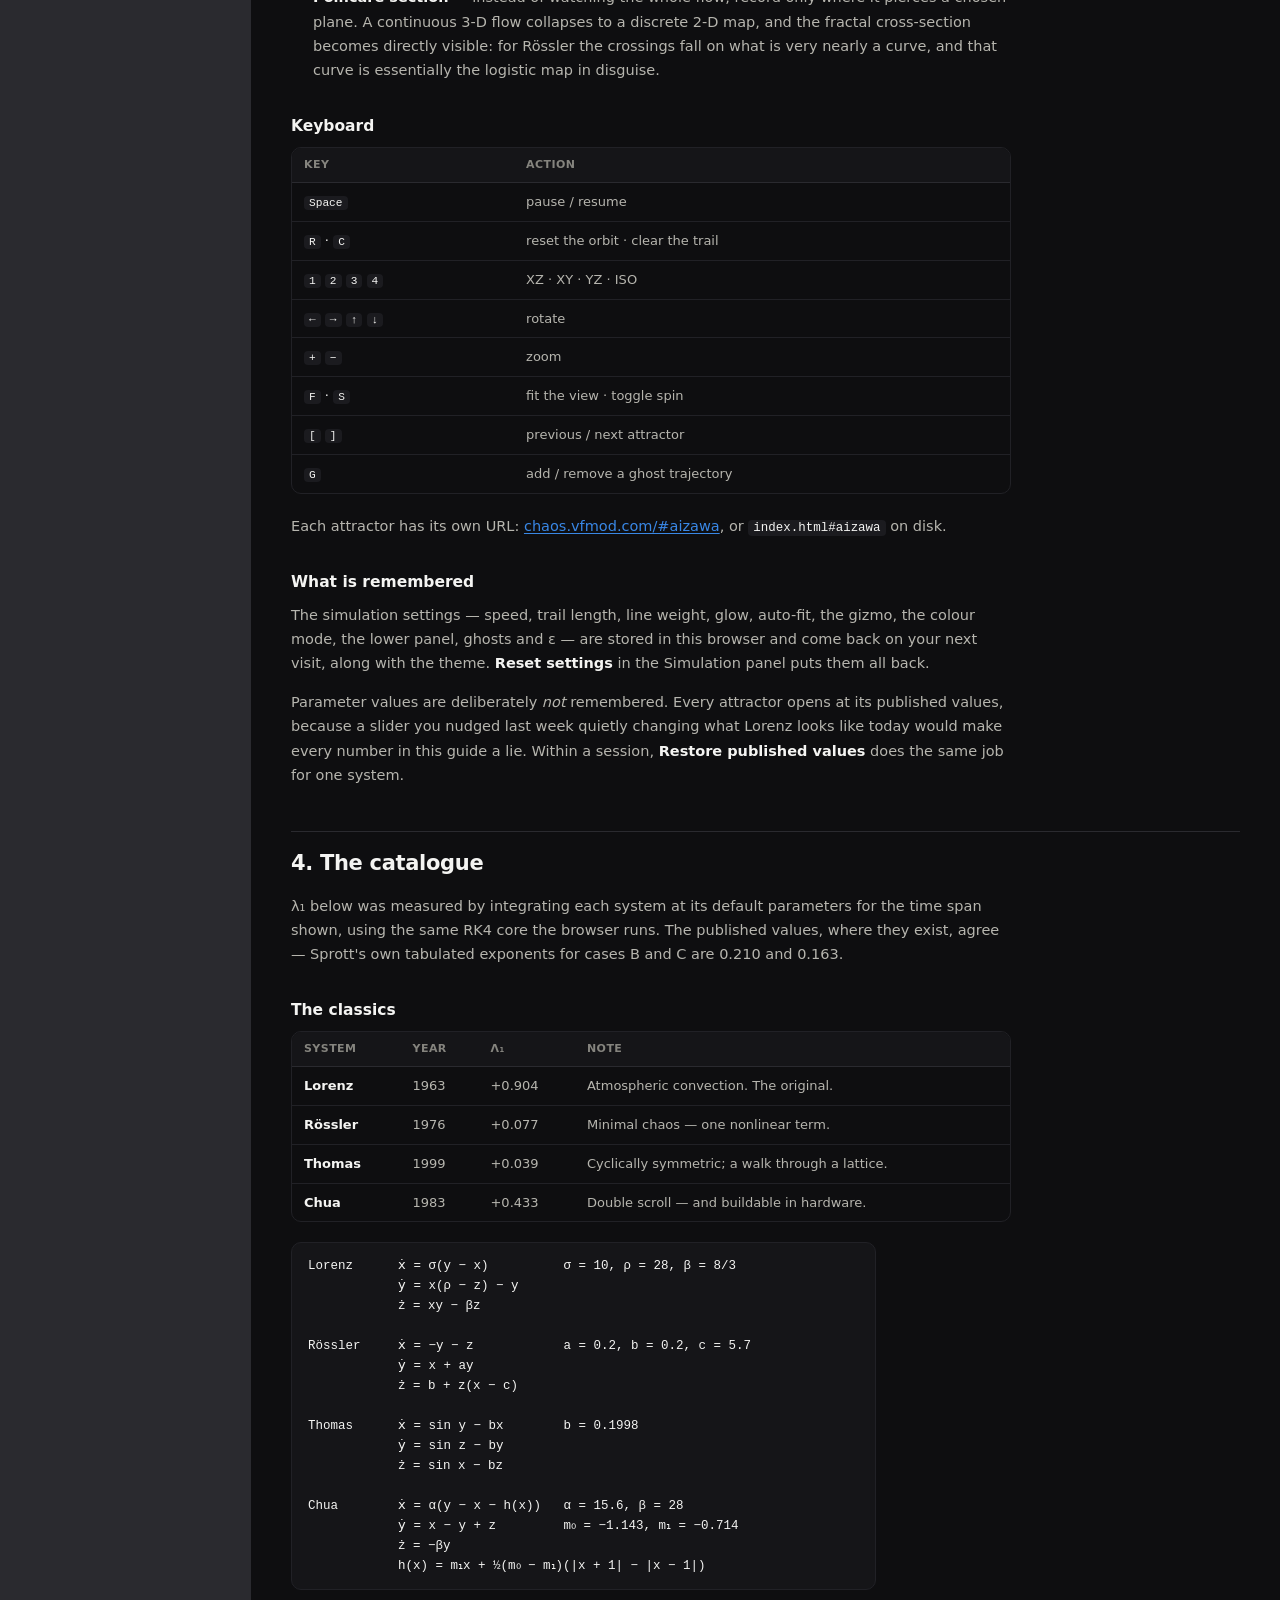
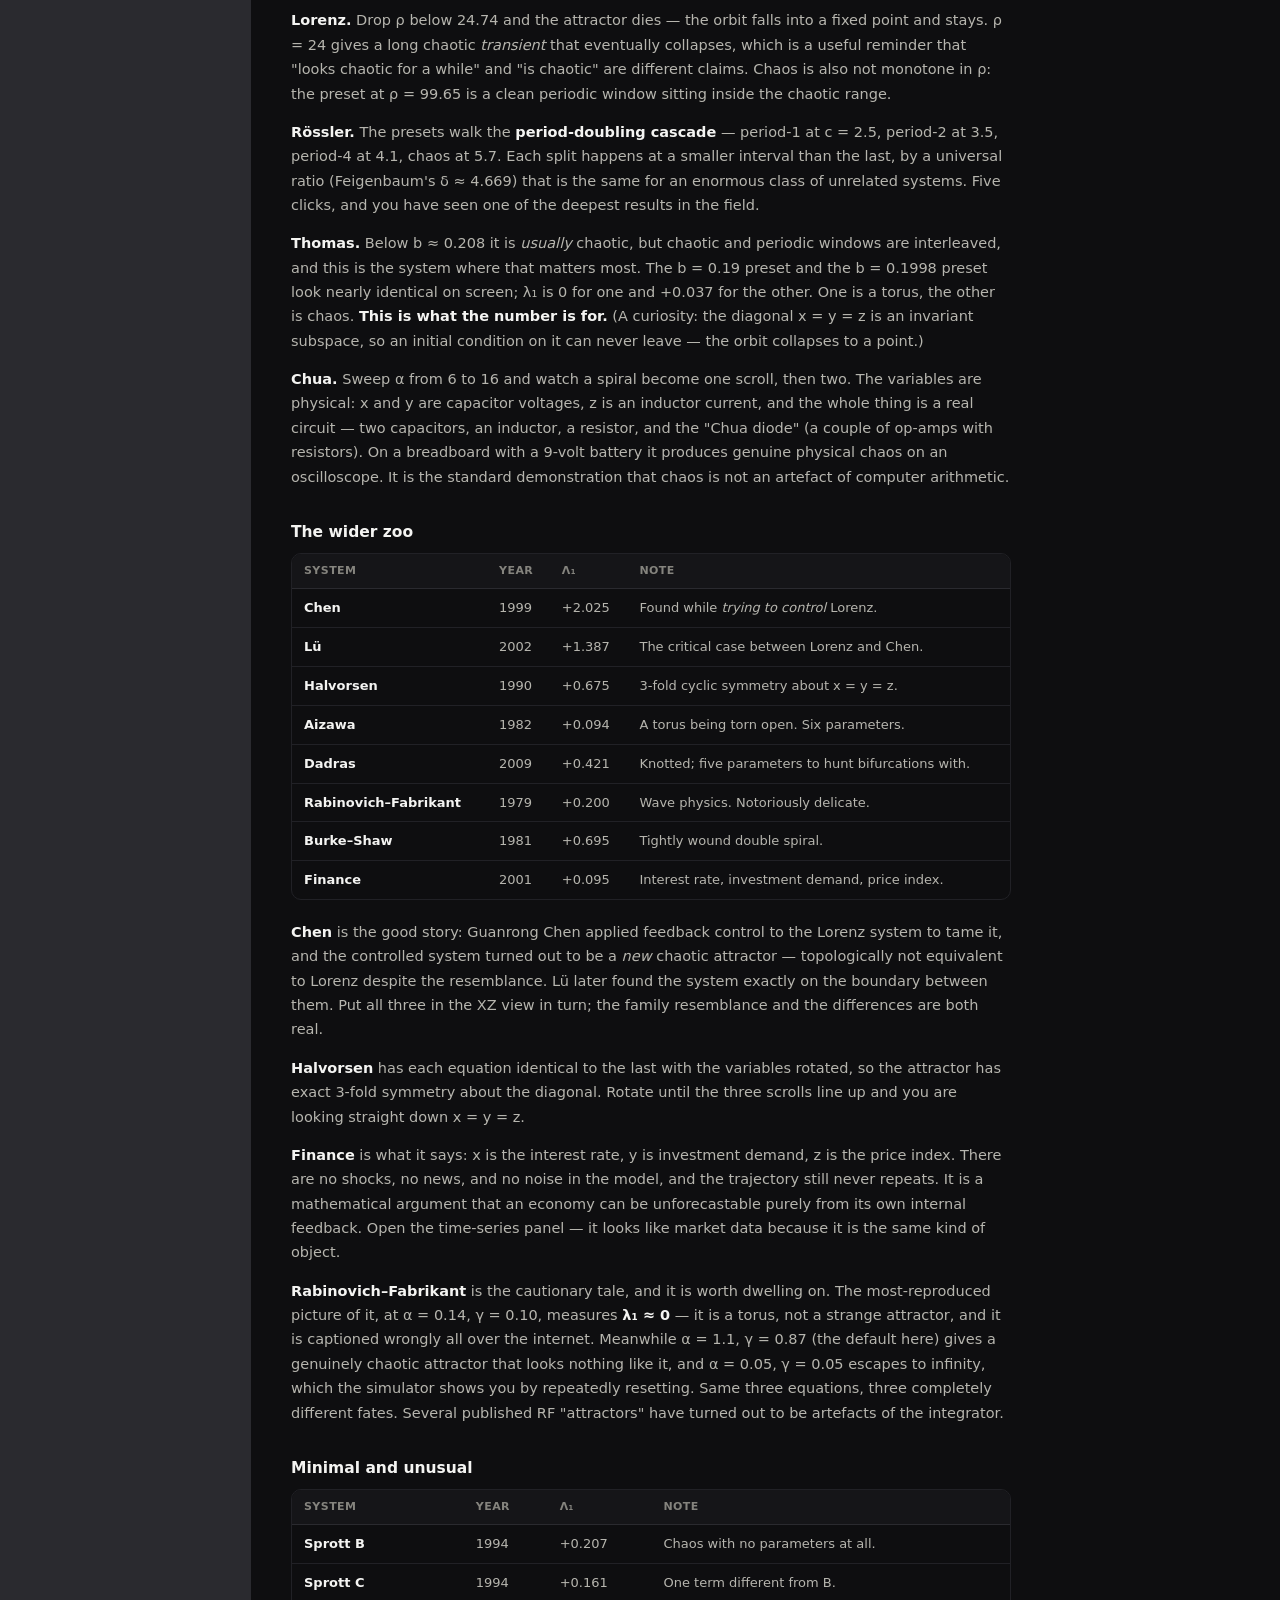
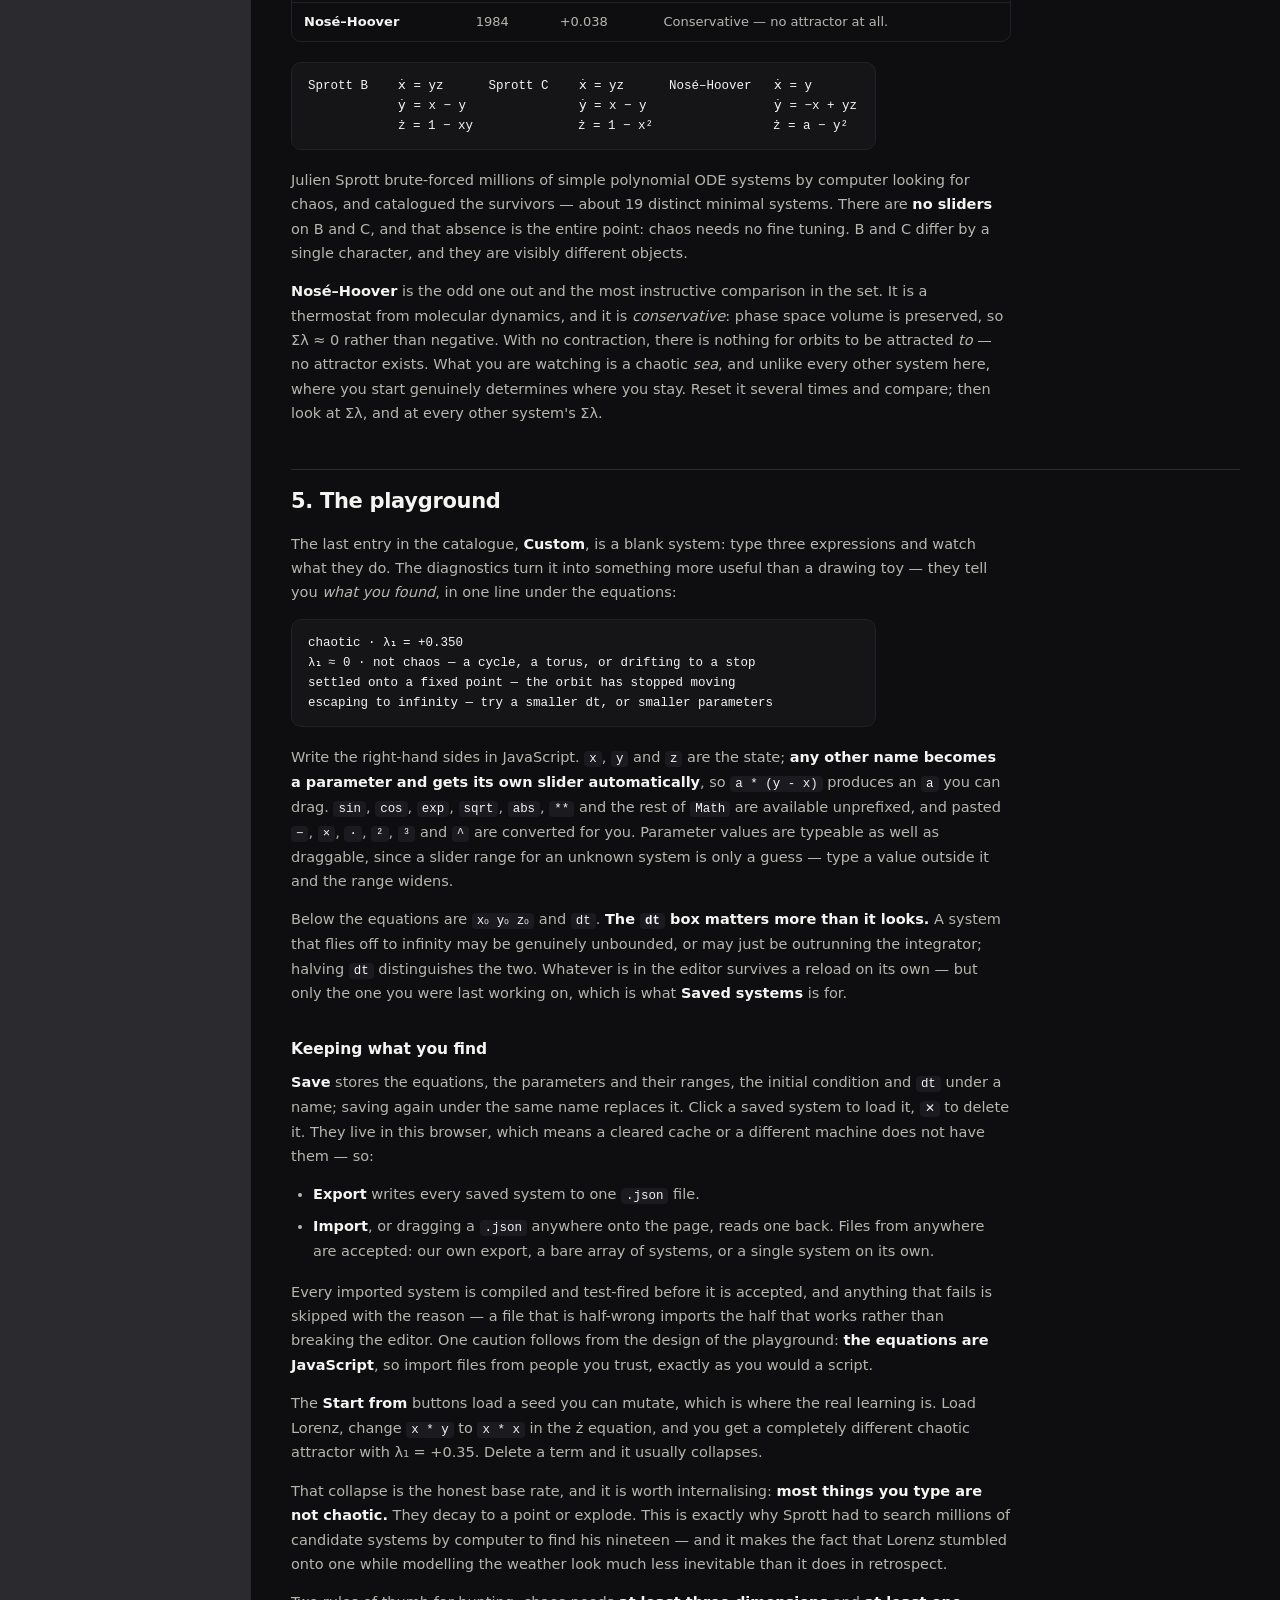
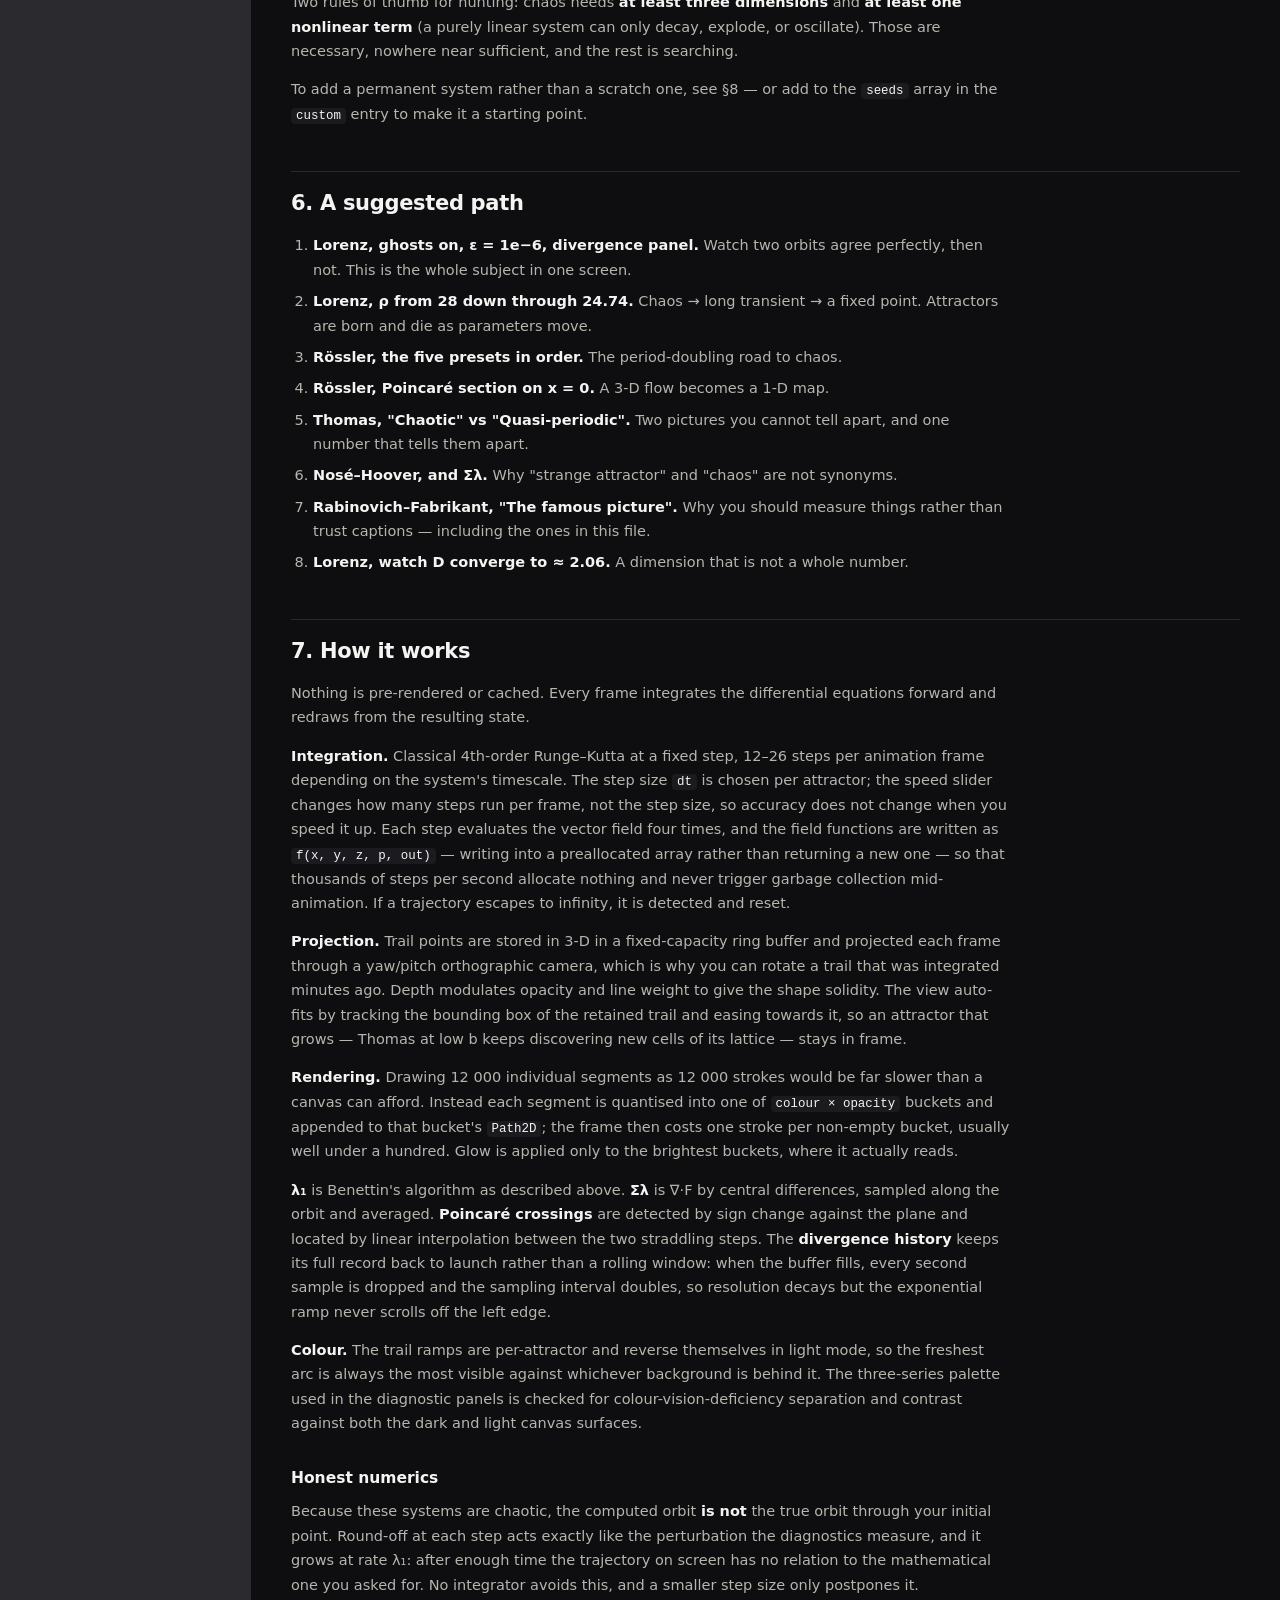
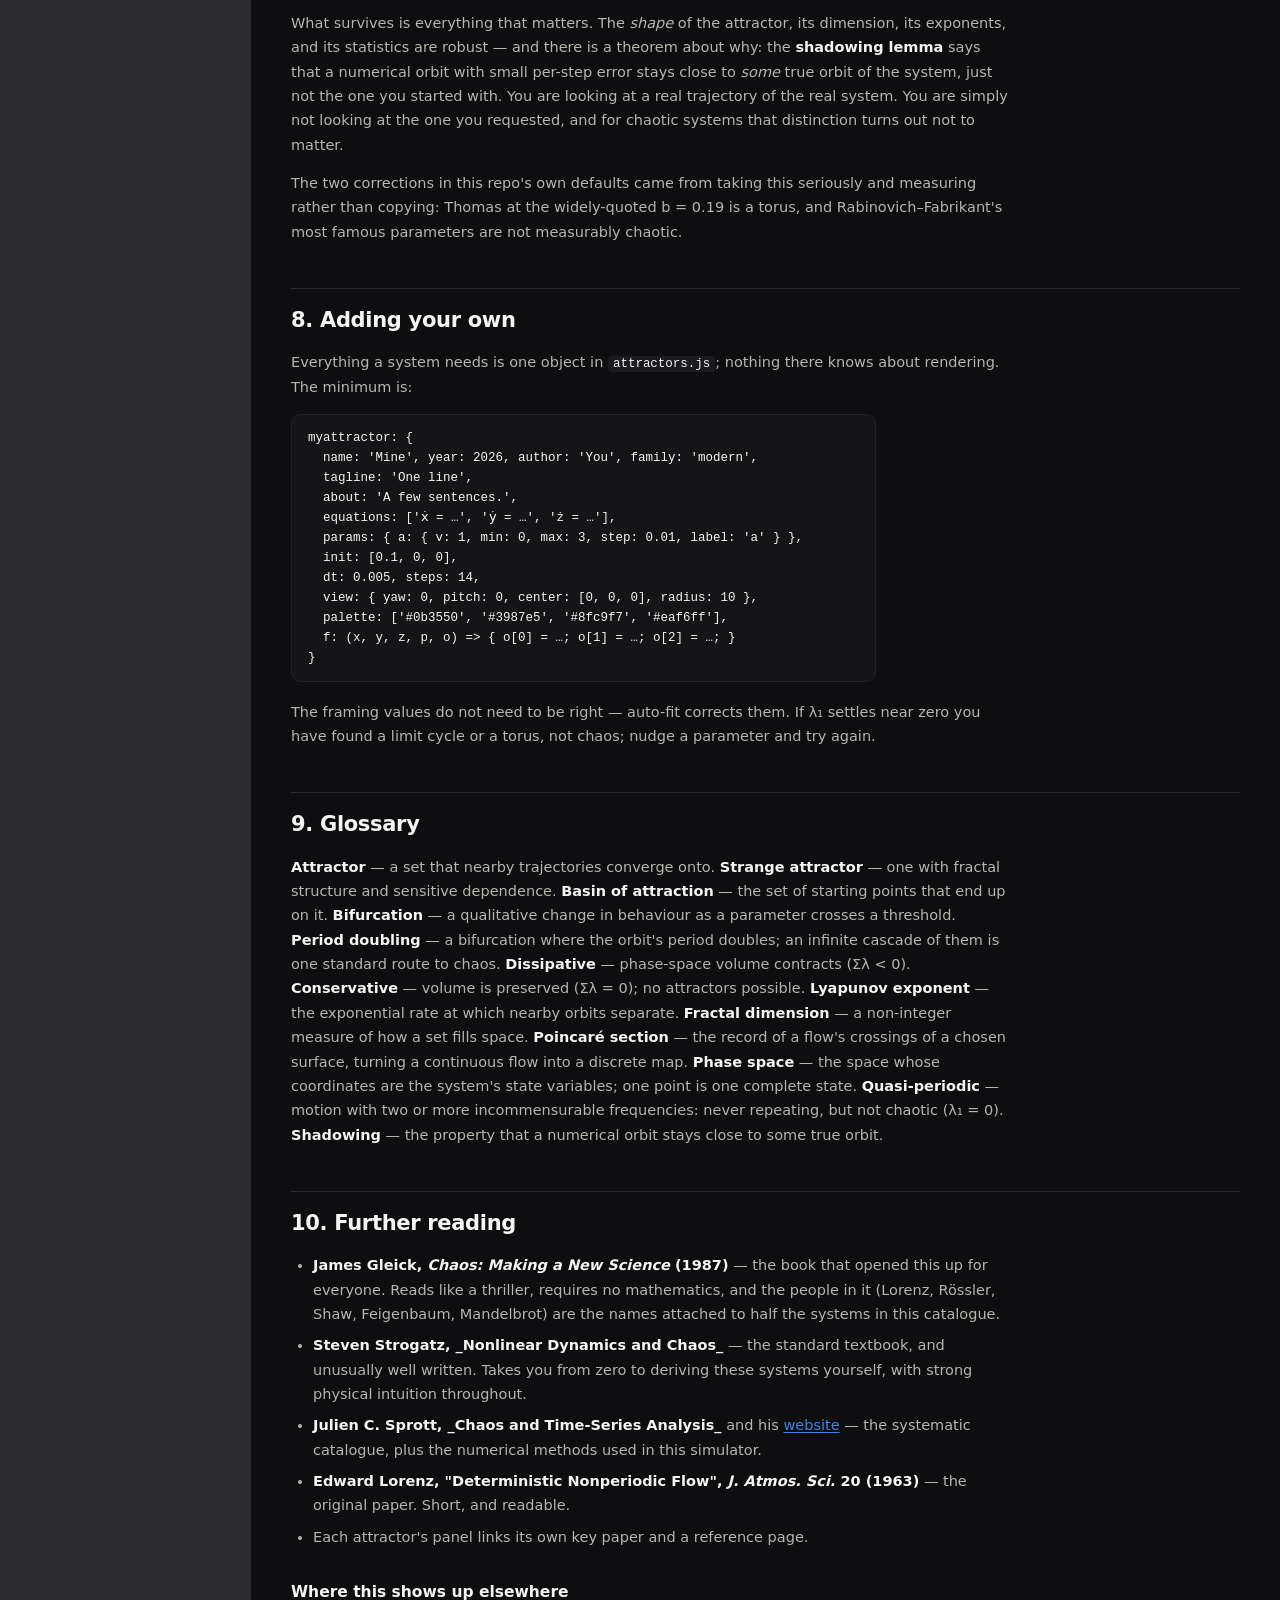
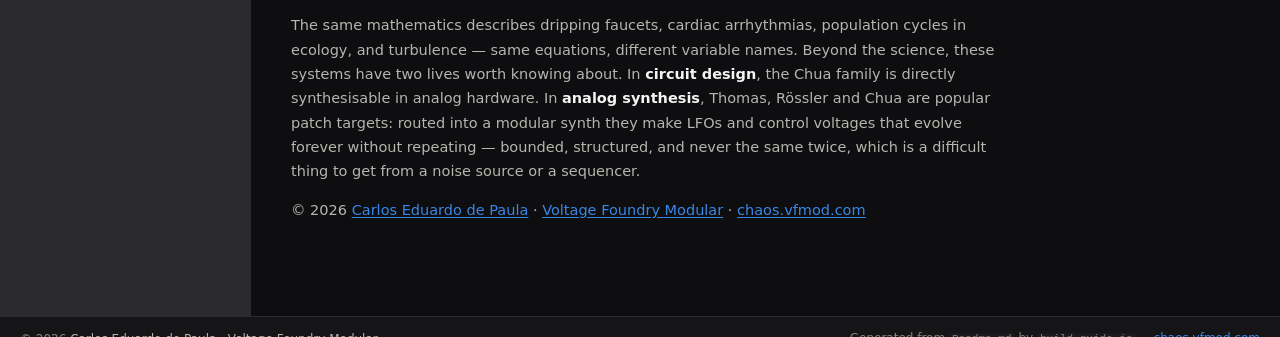
==== commit fb47a4c7: "Update interaction hints and improve drag functionality in the viewer" ====
--- a/guide.html
+++ b/guide.html
@@ -119,7 +119,7 @@
 <h3 id="layout"><a class="g-anchor" href="#layout">Layout</a></h3>
 <p>The <strong>left column</strong> is the catalogue. The <strong>centre</strong> is the phase-space view plus the diagnostics and a selectable panel. The <strong>right column</strong> holds the equations, parameter sliders, named regimes worth visiting, simulation settings, and notes for the current system.</p>
 <h3 id="the-view"><a class="g-anchor" href="#the-view">The view</a></h3>
-<p>Drag to rotate, wheel to zoom, shift-drag to pan, double-click to reset. <strong>XZ / XY / YZ / ISO</strong> snap to standard projections, and the little gizmo in the corner shows where each axis currently points. Several attractors are unrecognisable between one projection and another — Aizawa most dramatically.</p>
+<p>Drag to rotate, wheel to zoom, right-drag (or shift-drag, or middle-drag) to pan, double-click to reset. <strong>XZ / XY / YZ / ISO</strong> snap to standard projections, and the little gizmo in the corner shows where each axis currently points. Several attractors are unrecognisable between one projection and another — Aizawa most dramatically.</p>
 <p>Trail colour can encode <strong>age</strong> (default), <strong>speed</strong> (where the orbit lingers vs. races — try it on Aizawa) or <strong>depth</strong> (distance from the camera).</p>
 <h3 id="the-lower-panel"><a class="g-anchor" href="#the-lower-panel">The lower panel</a></h3>
 <ul><li><strong>x, y, z vs time</strong> — the same orbit unrolled. Three separate strips with three independent scales, because the variables have different ranges and stacking them on one axis would be a lie. This is what an experimentalist would actually have recorded.</li><li><strong>divergence of nearby starts</strong> — log separation vs time, with the measured λ₁ slope drawn alongside and the saturation ceiling marked. Needs at least one ghost trajectory; it turns one on for you.</li><li><strong>Poincaré section</strong> — instead of watching the whole flow, record only where it pierces a chosen plane. A continuous 3-D flow collapses to a discrete 2-D map, and the fractal cross-section becomes directly visible: for Rössler the crossings fall on what is very nearly a curve, and that curve is essentially the logistic map in disguise.</li></ul>
--- a/styles.css
+++ b/styles.css
@@ -281,6 +281,9 @@
 #scene.dragging {
   cursor: grabbing;
 }
+#scene.panning {
+  cursor: move;
+}
 
 .legend {
   position: absolute;
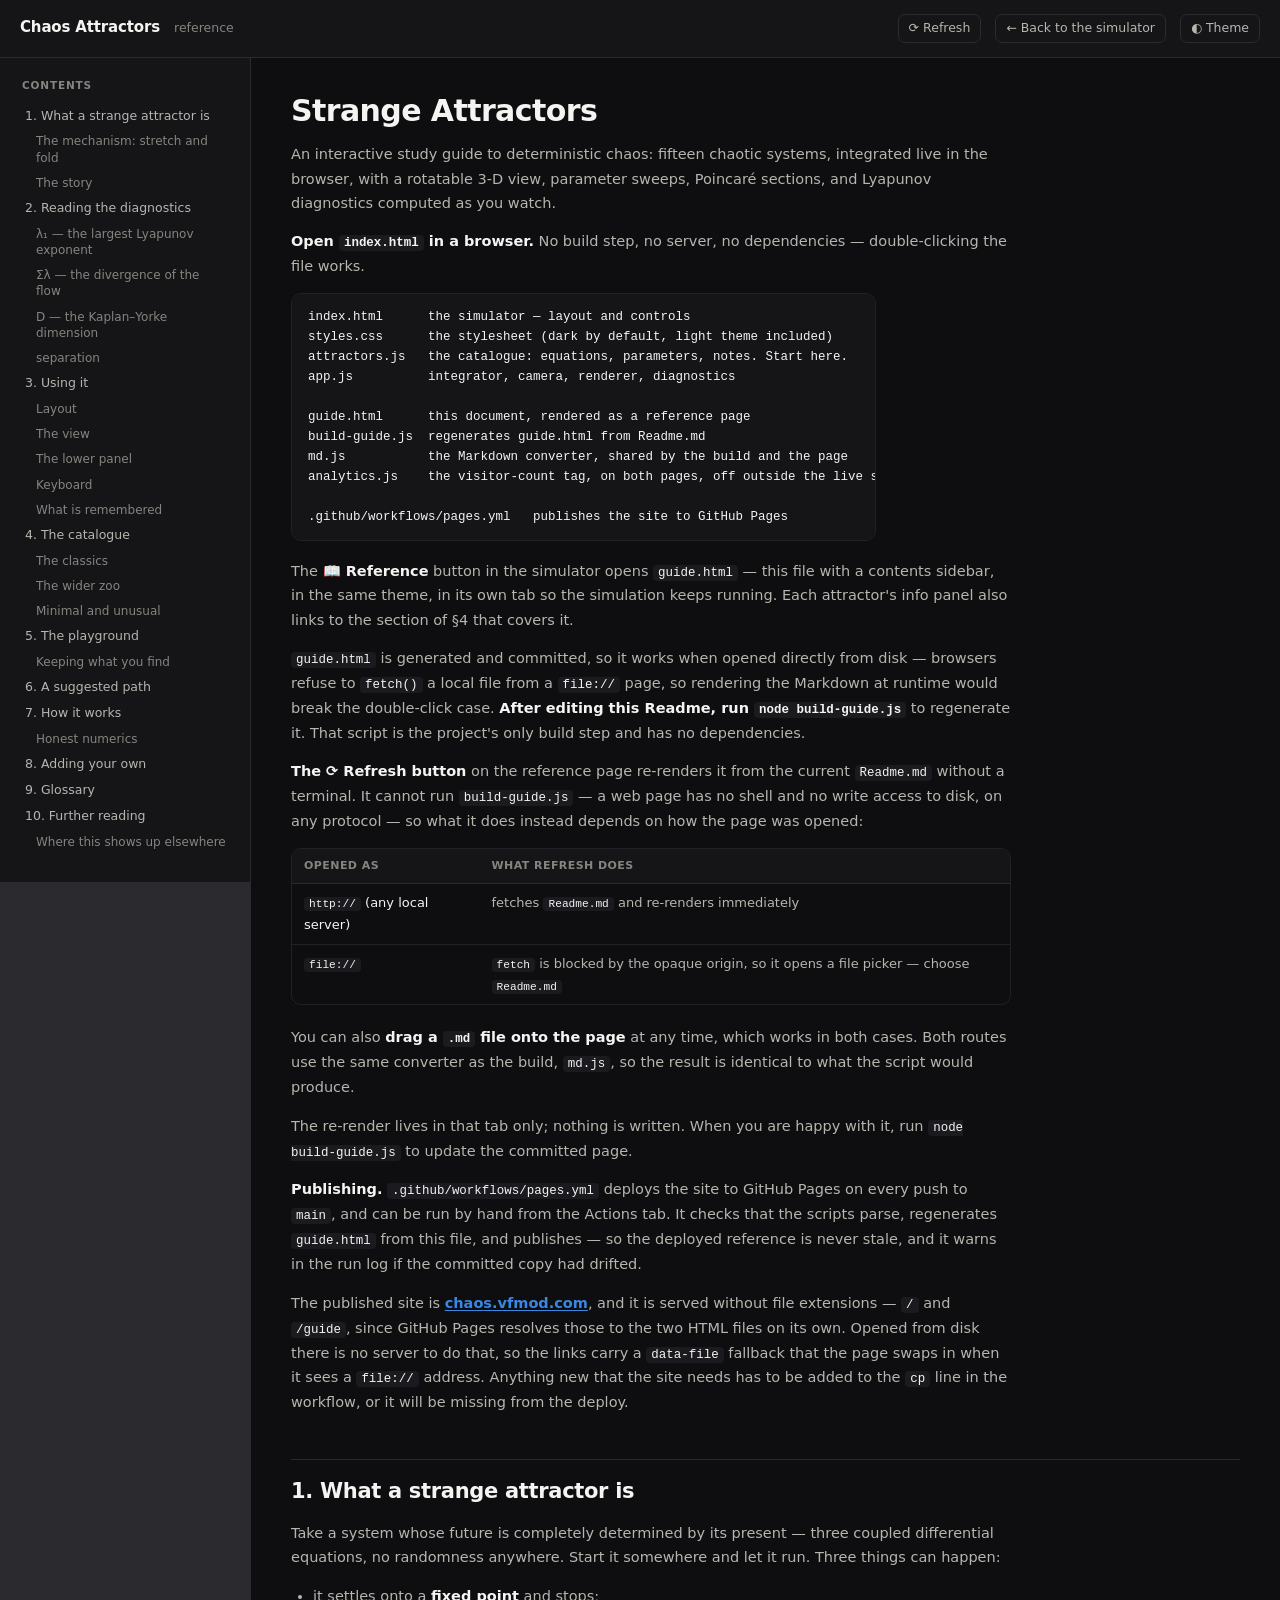
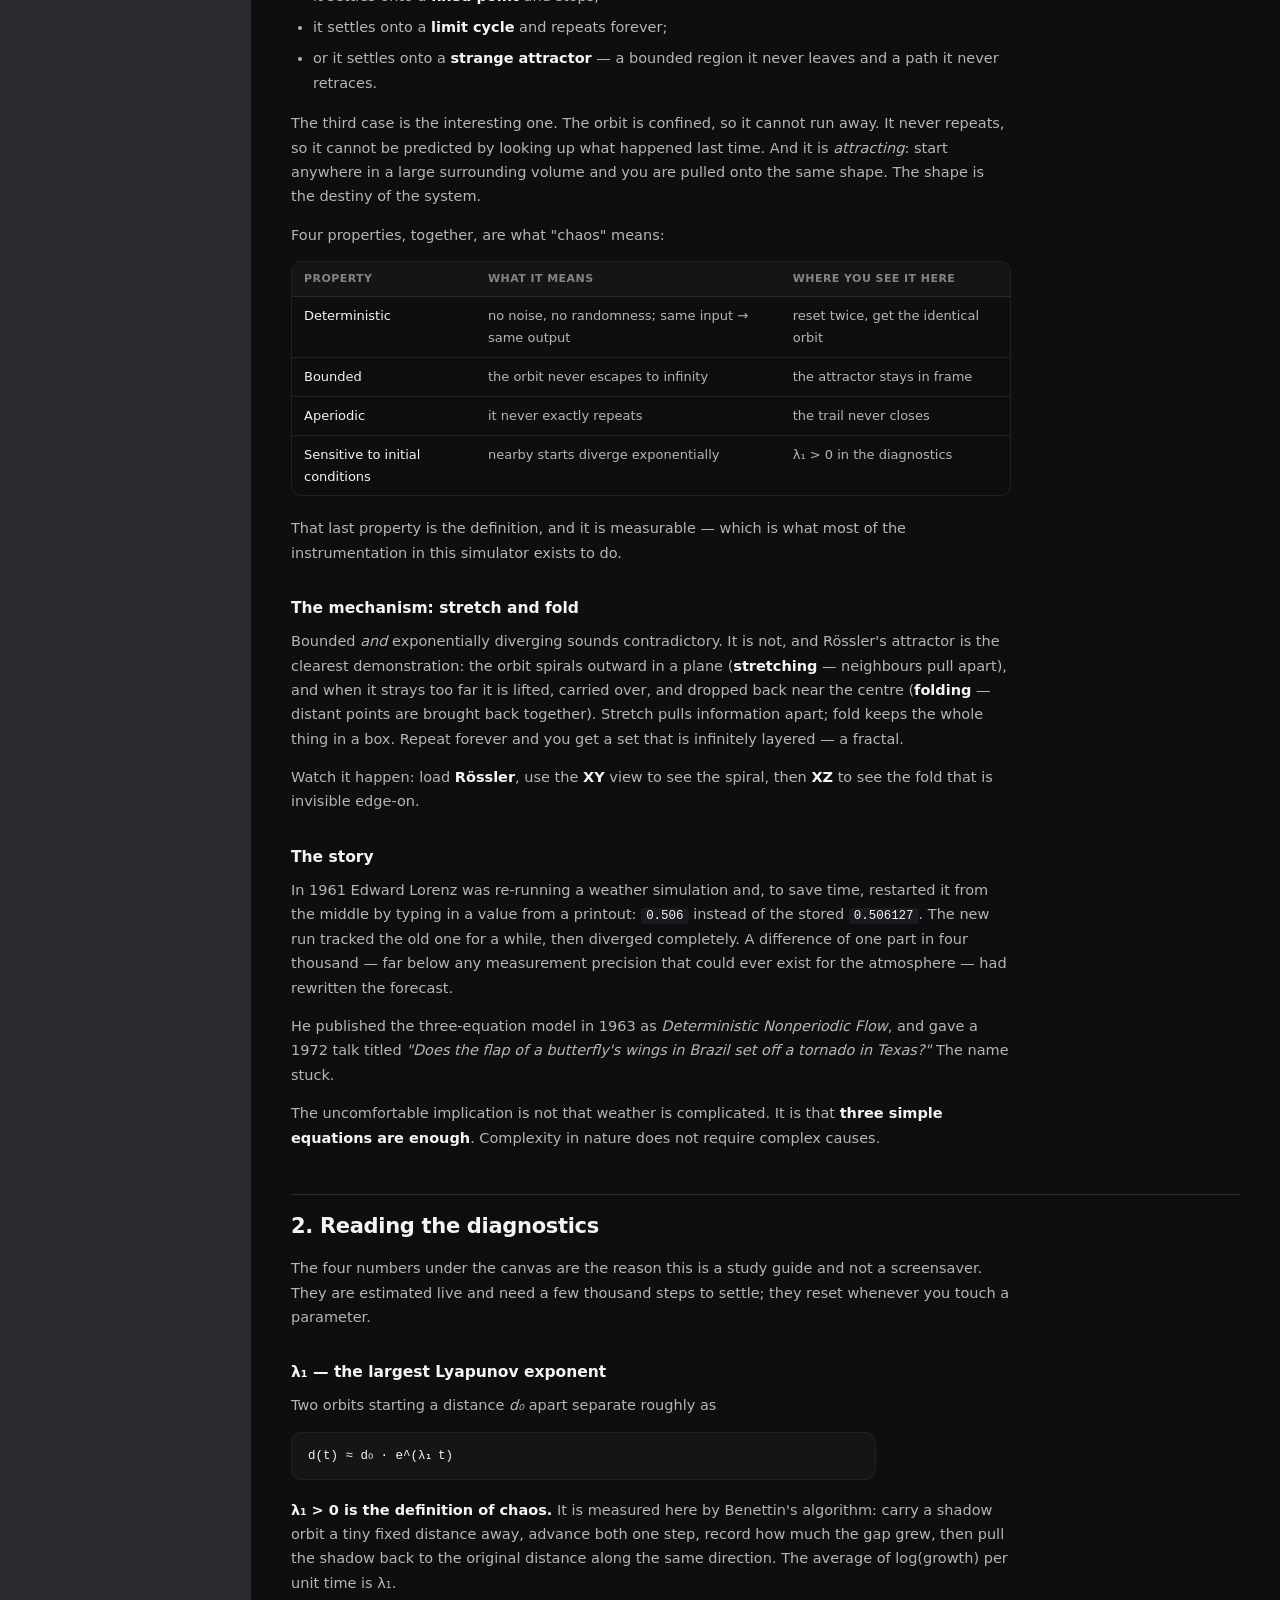
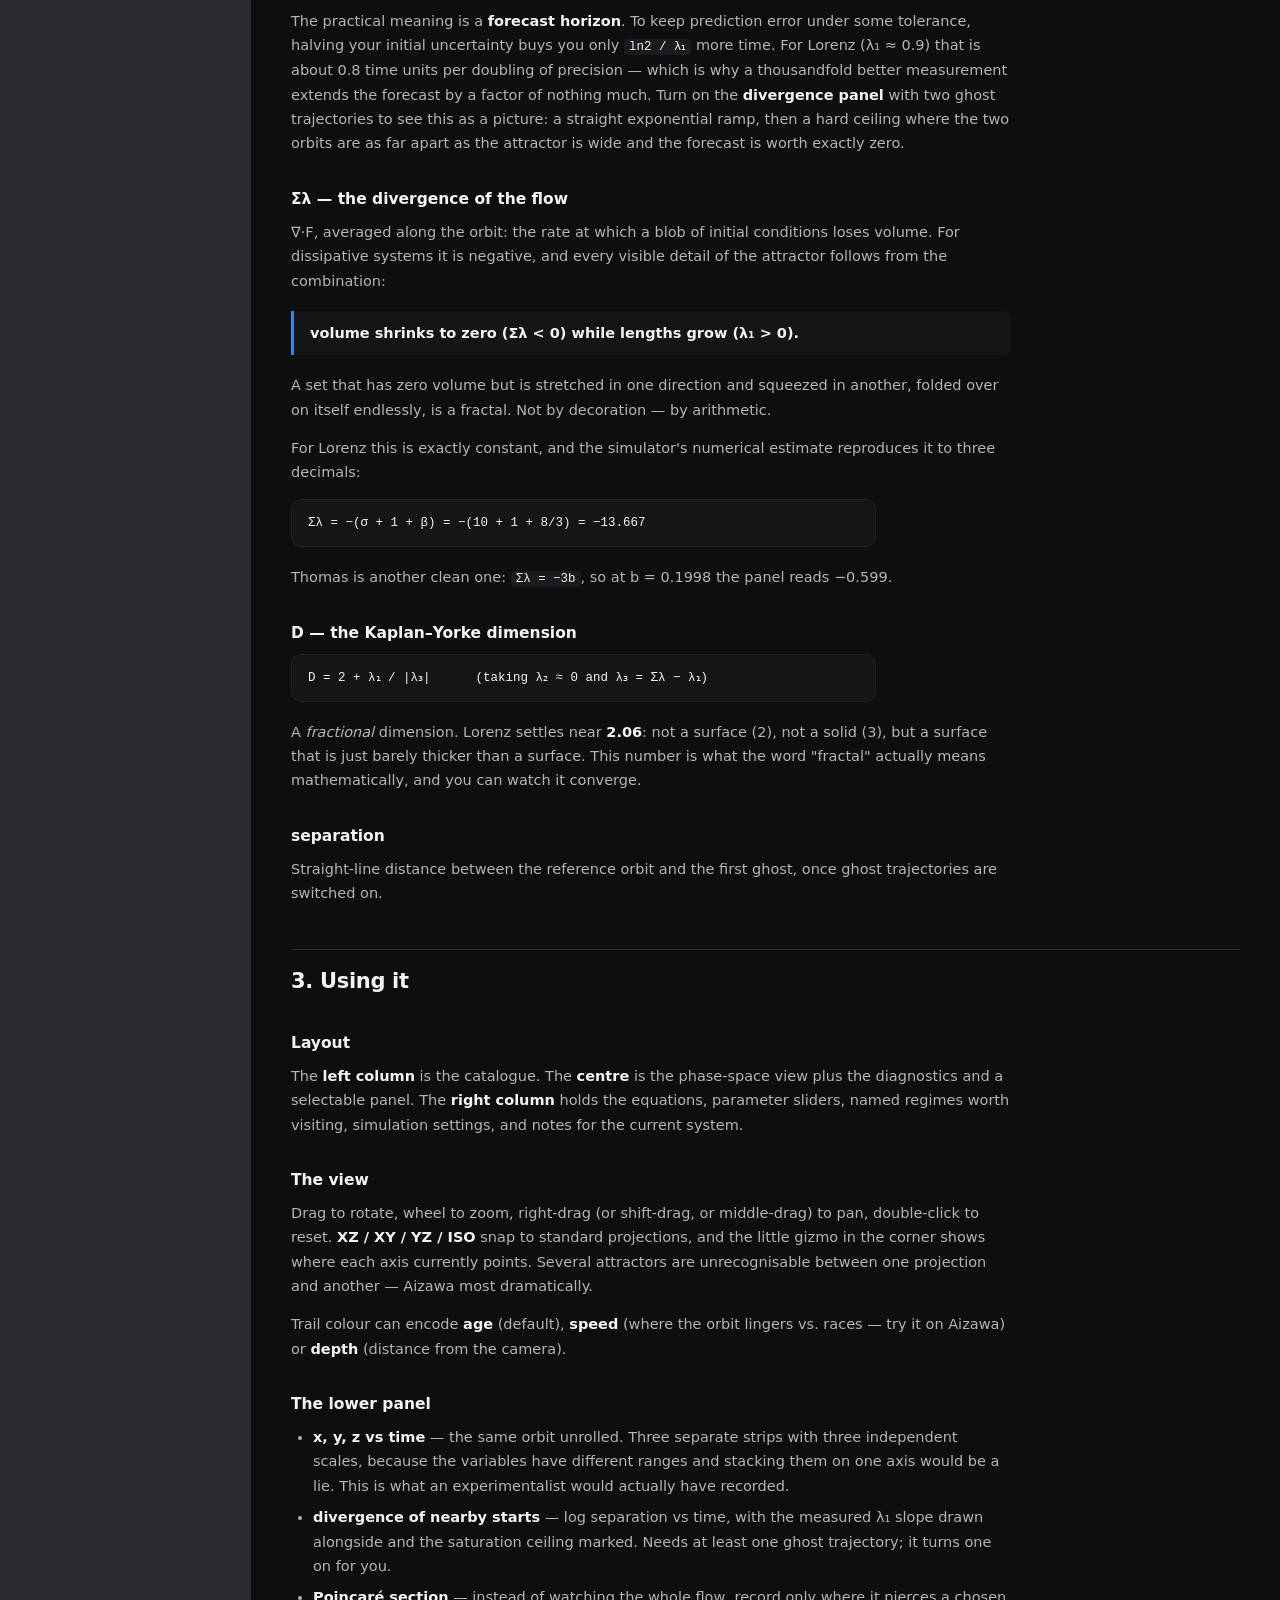
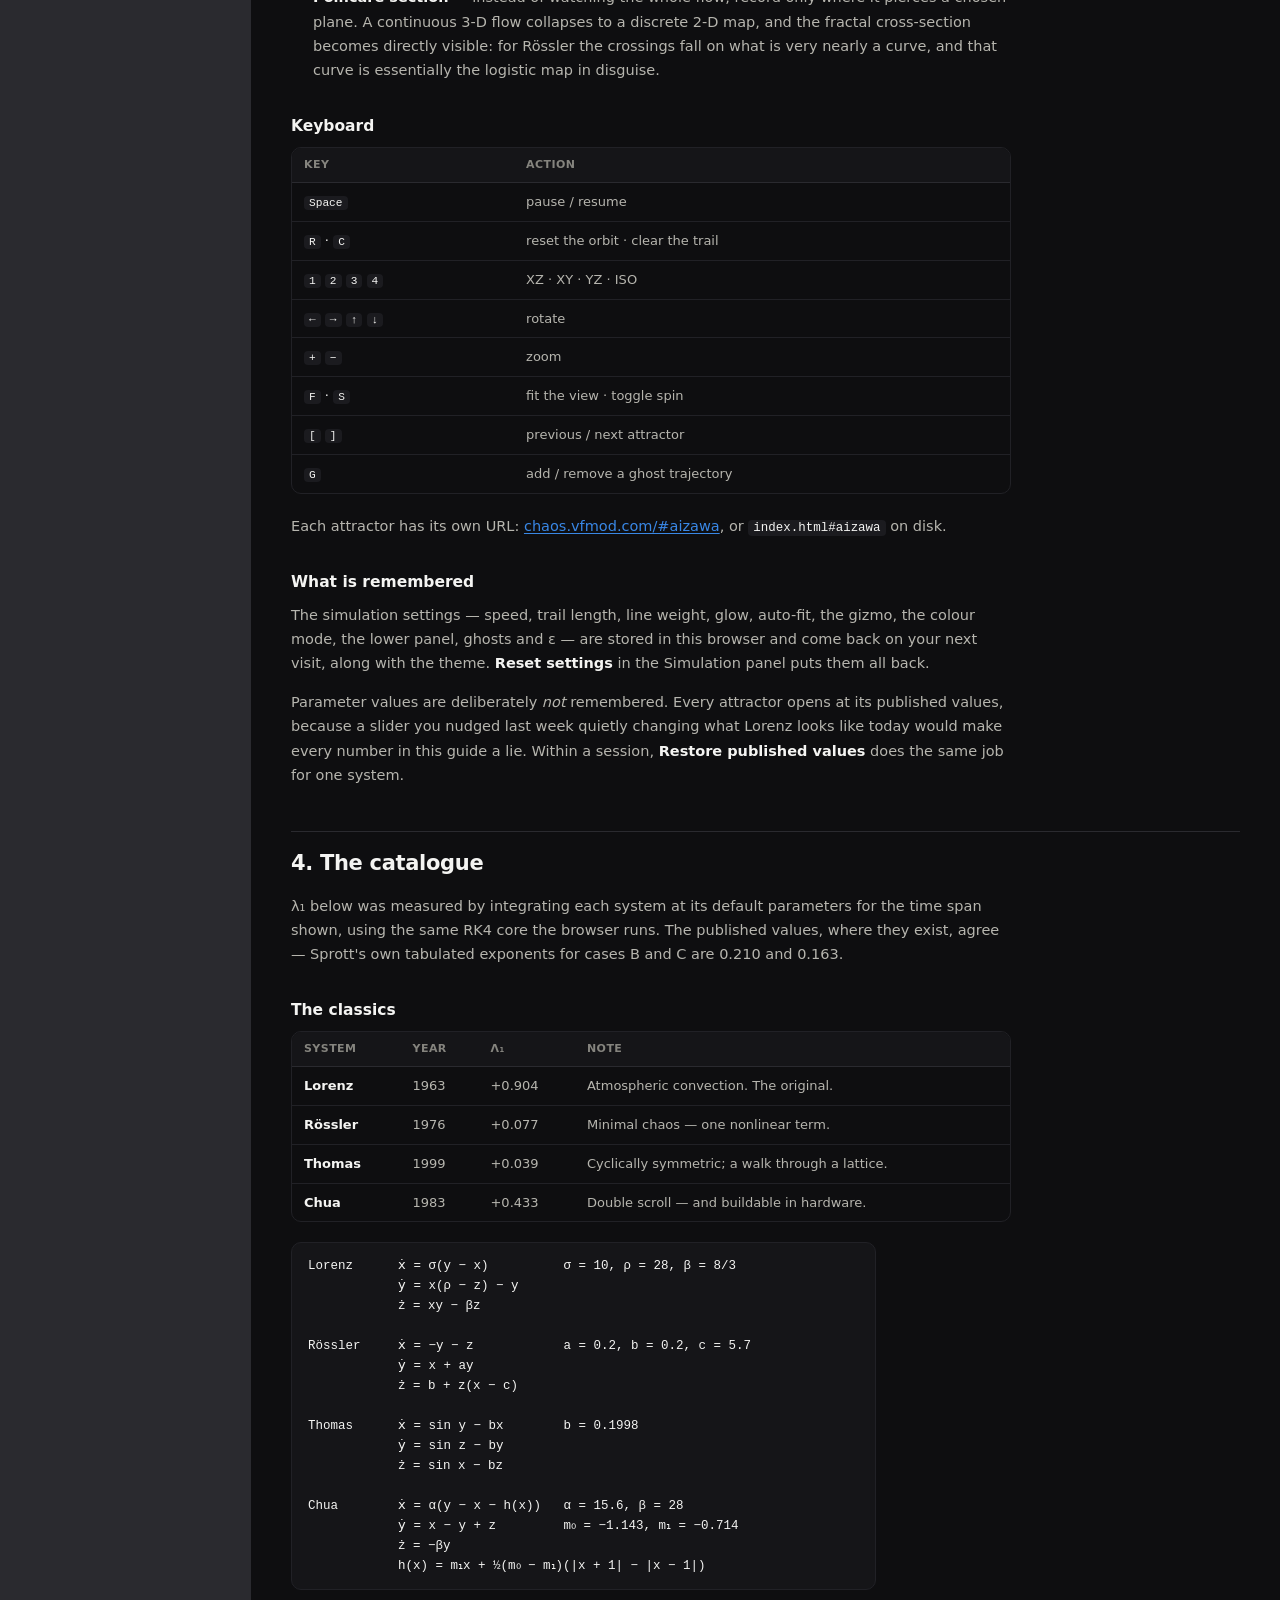
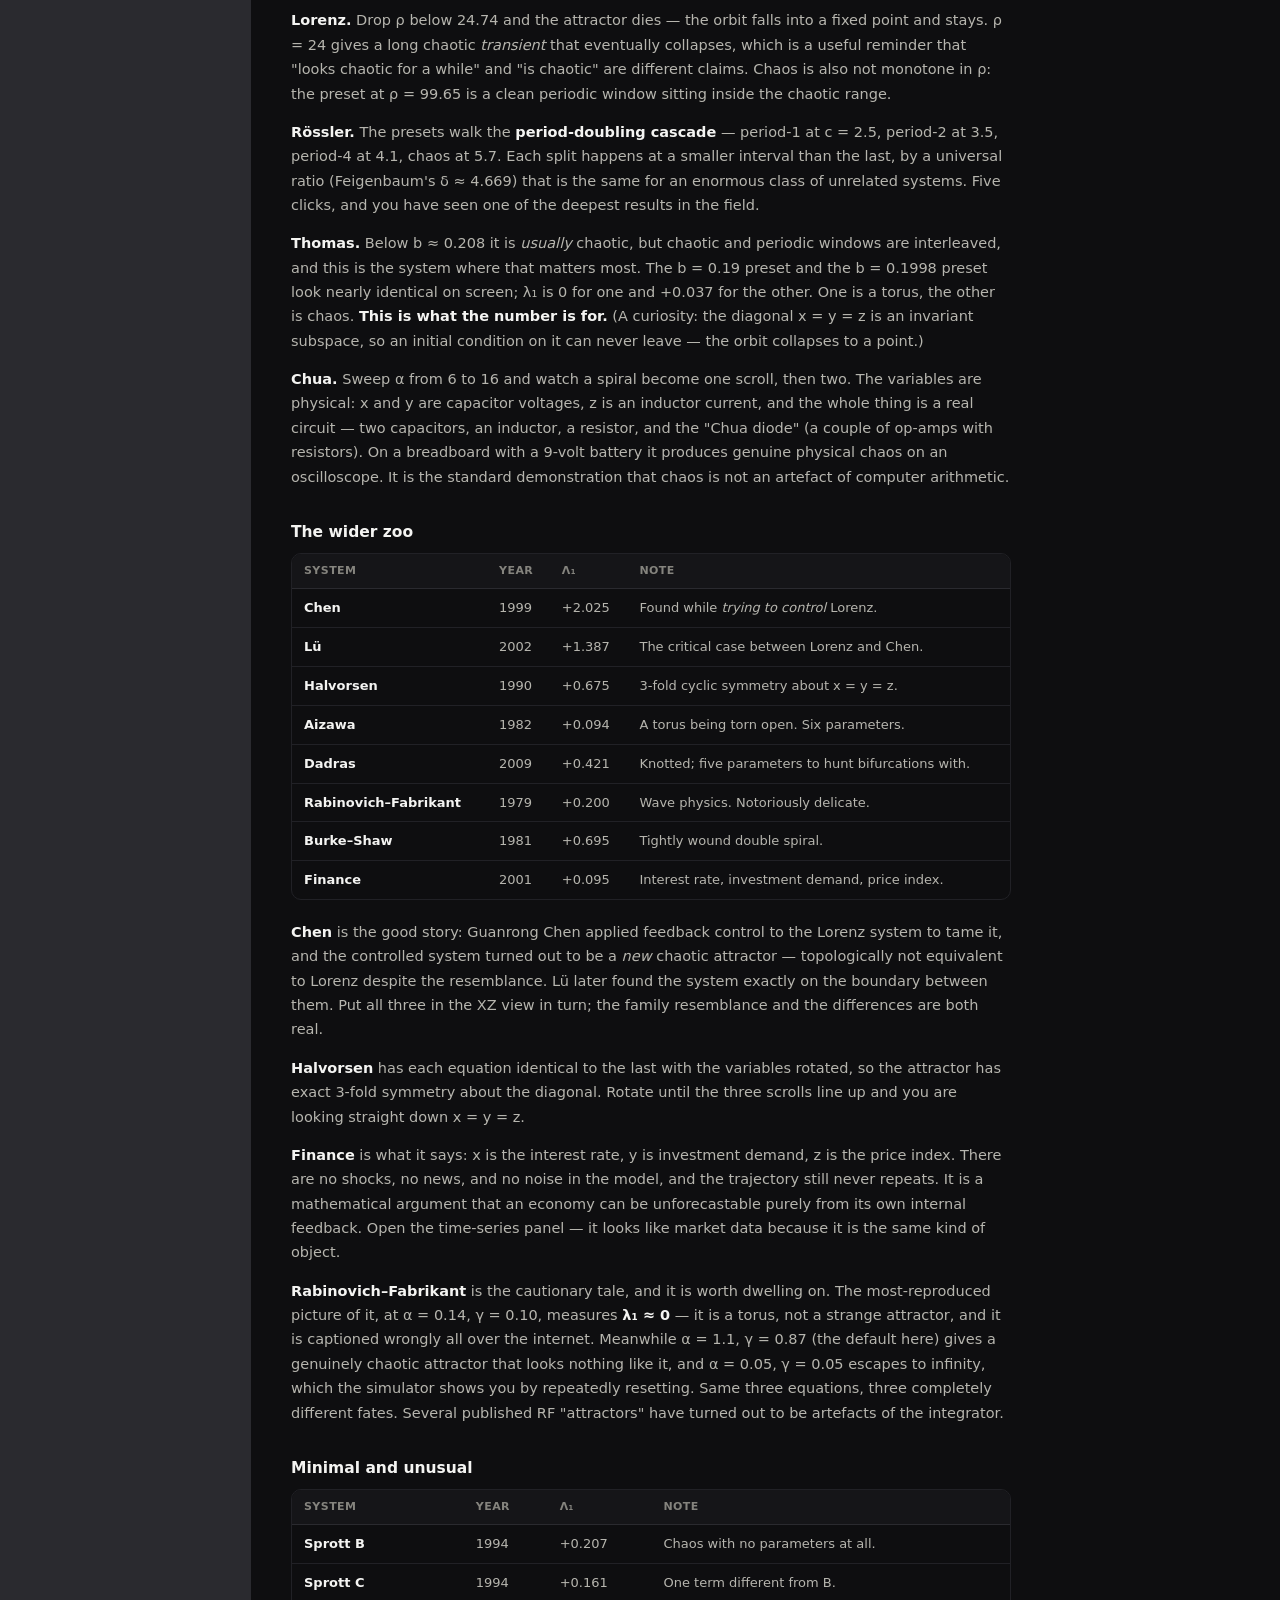
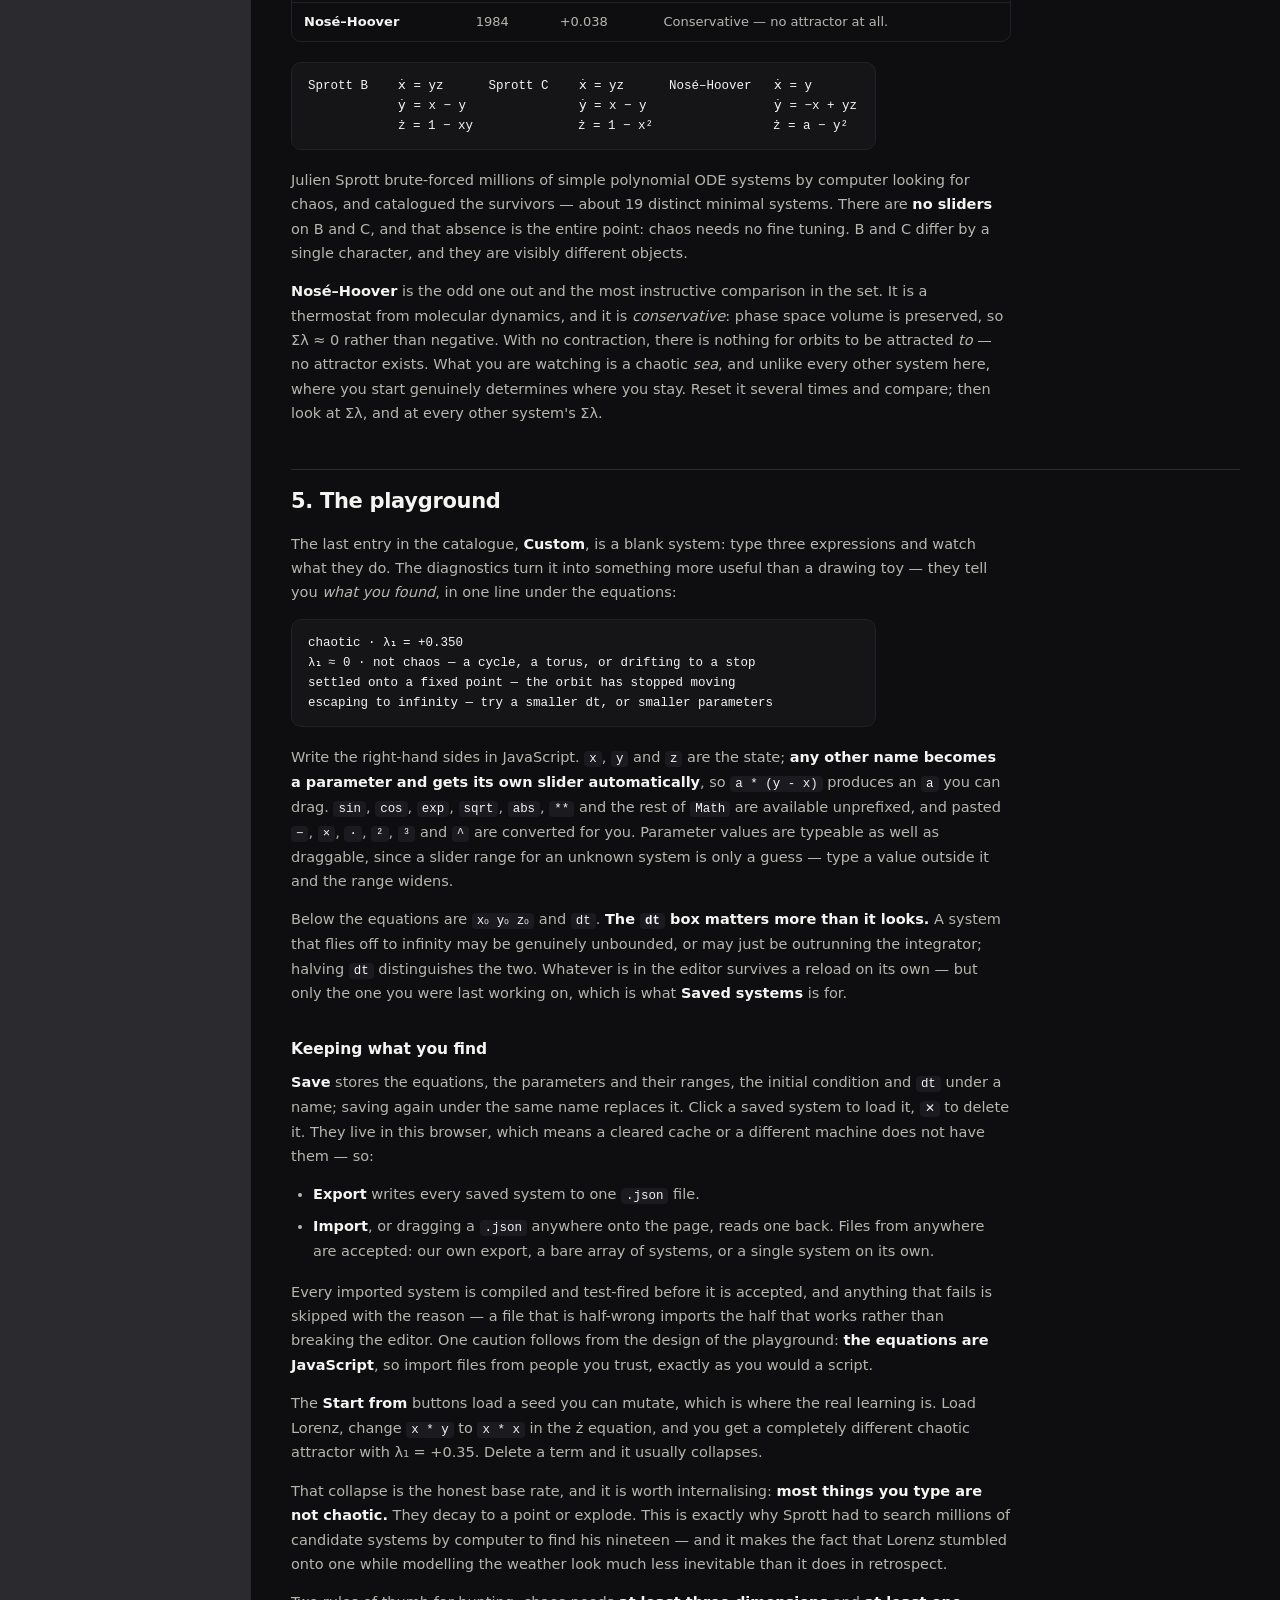
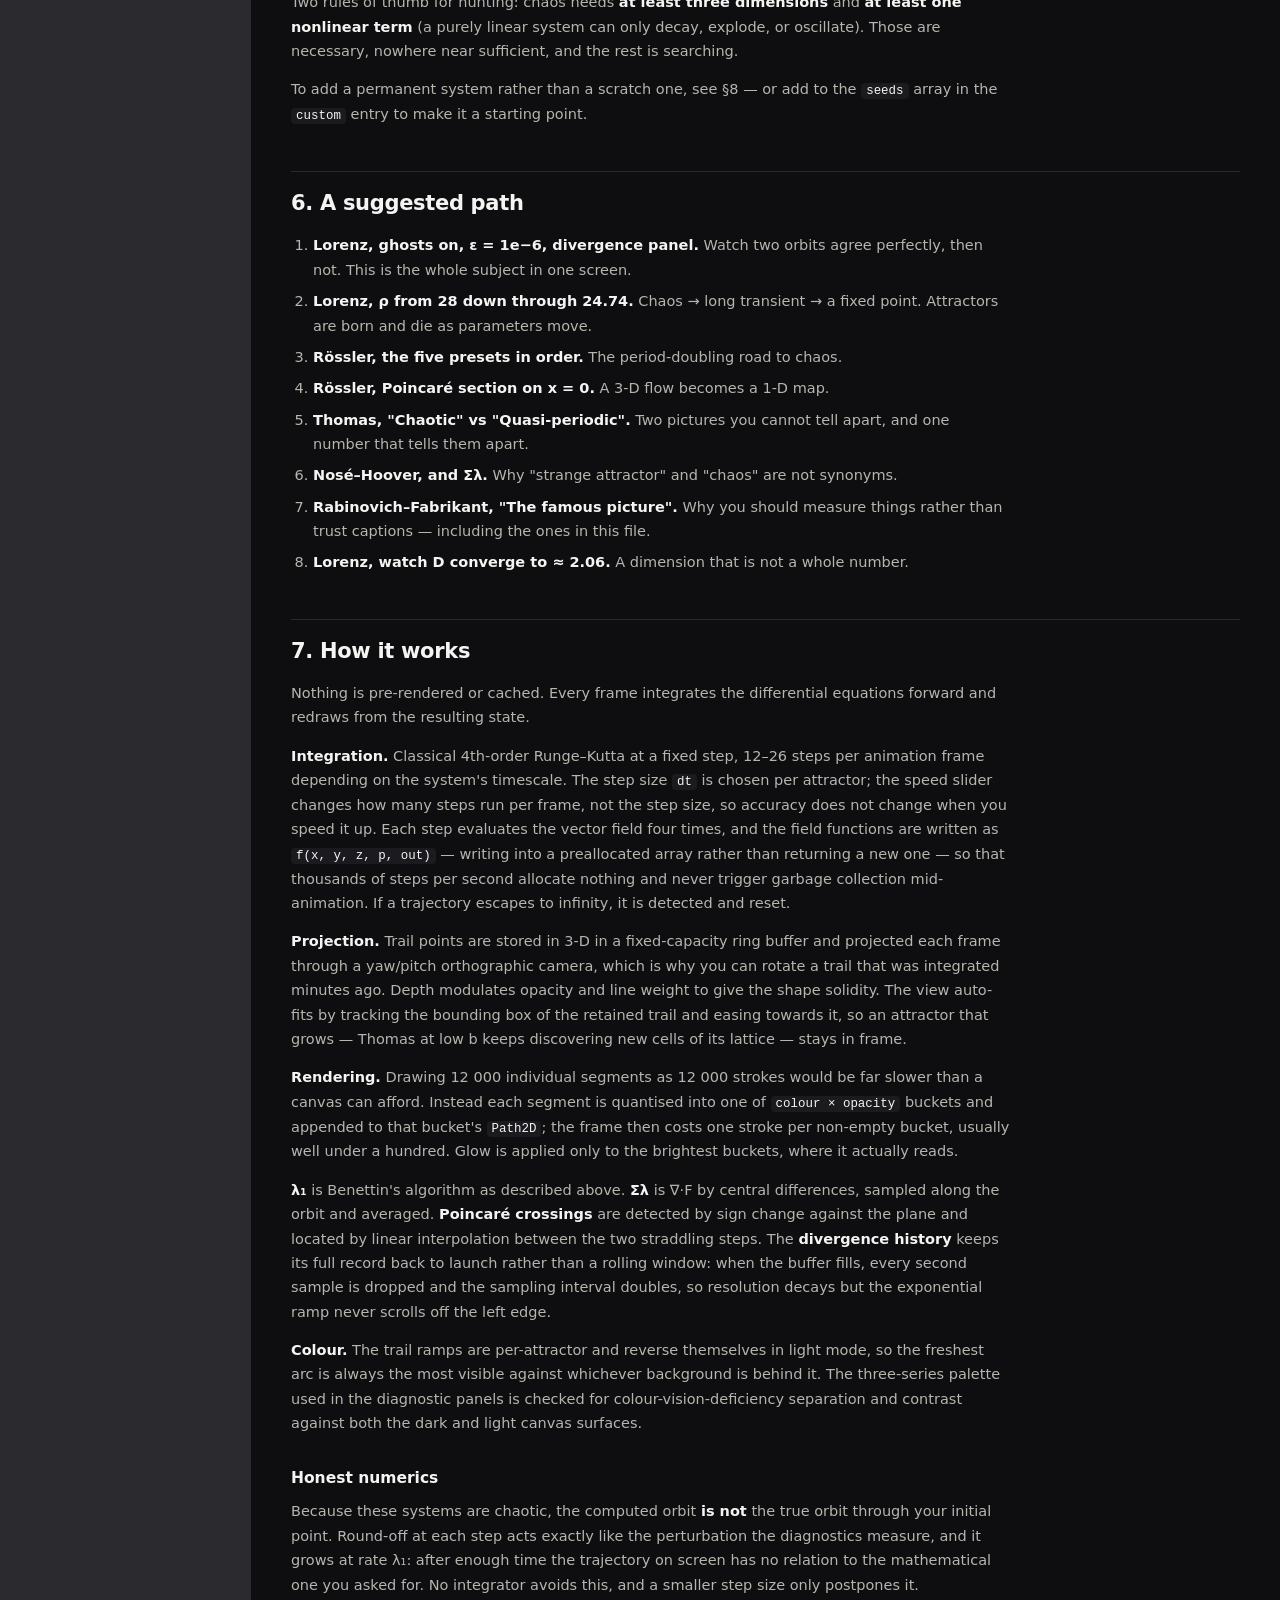
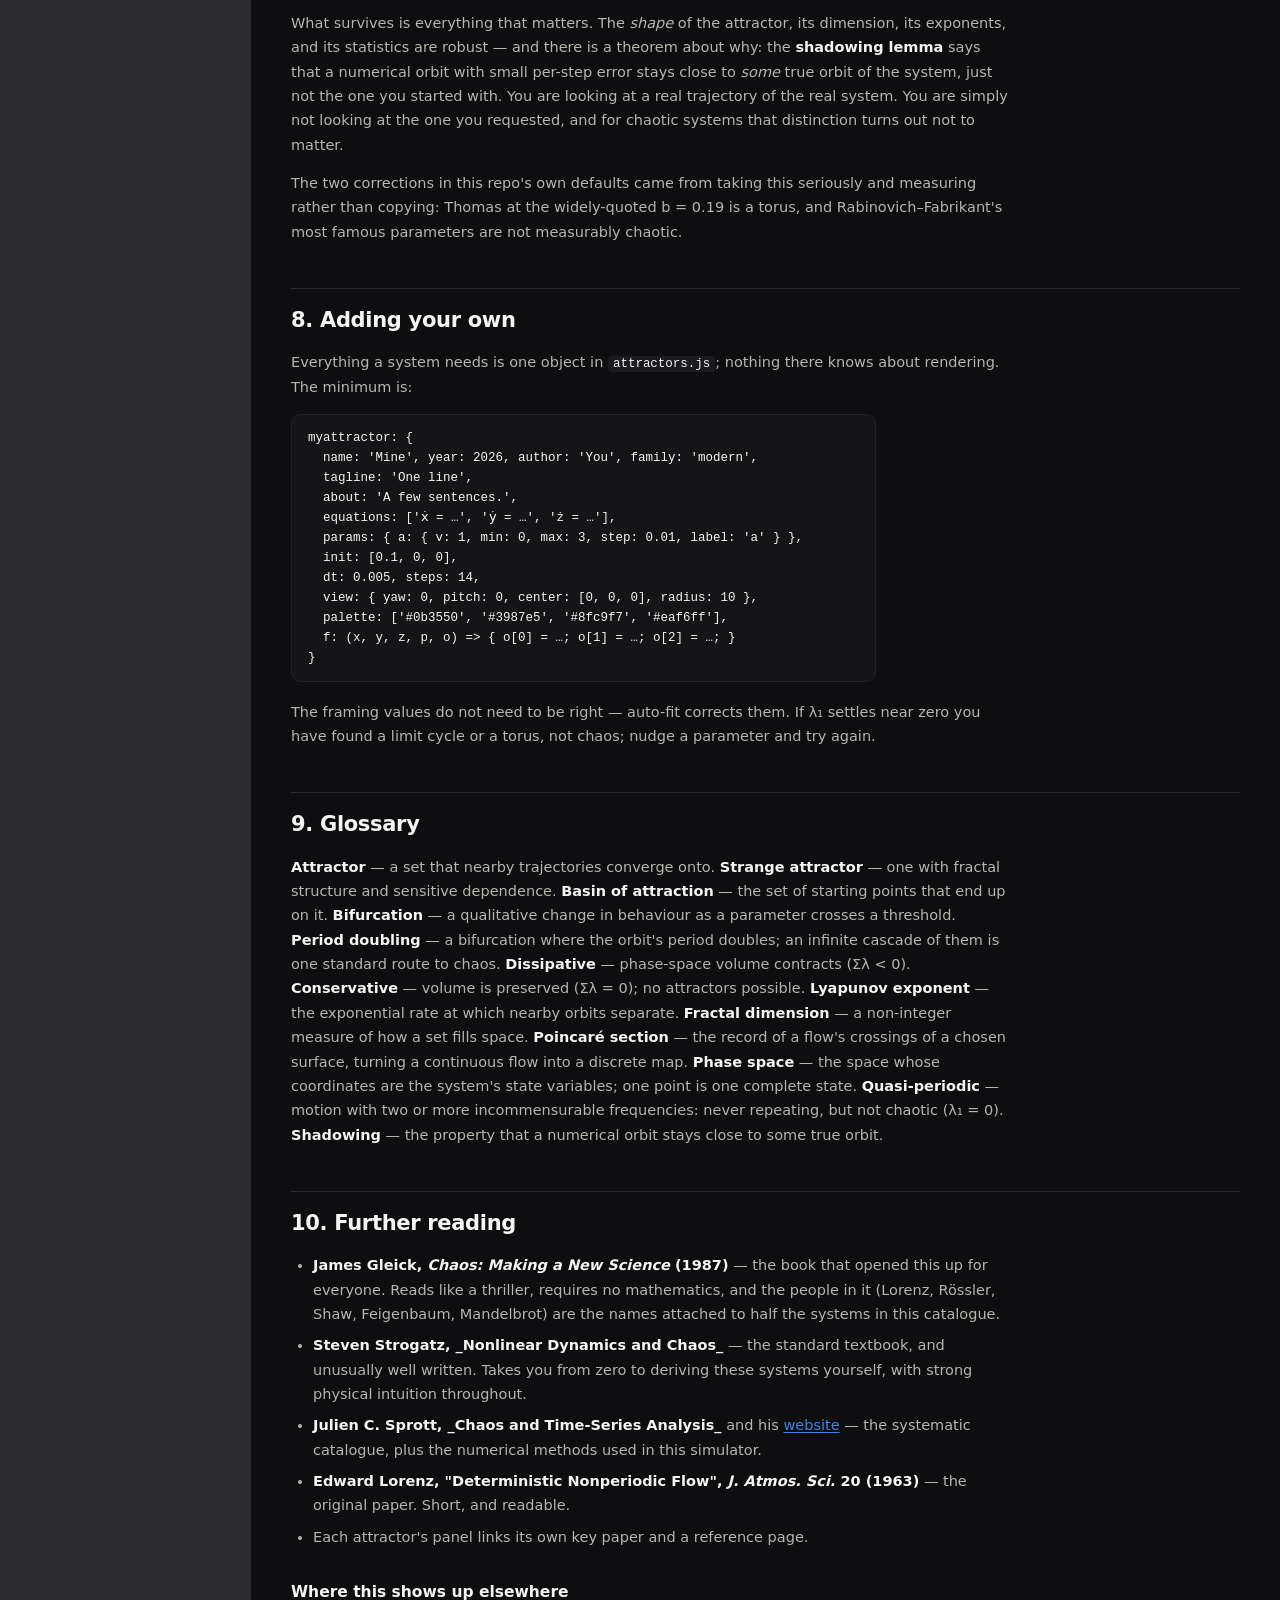
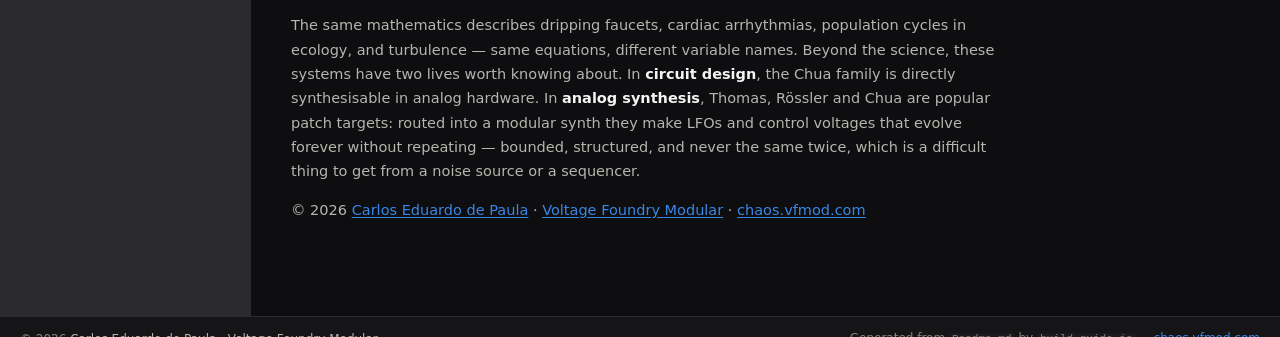
==== commit 0c1ce65a: "Name: Chaos Attractors The tool had three names (Strange Attractors on the page, ChaosAttractors for" ====
--- a/guide.html
+++ b/guide.html
@@ -3,7 +3,7 @@
 <head>
 <meta charset="utf-8">
 <meta name="viewport" content="width=device-width, initial-scale=1">
-<title>Reference — Strange Attractors</title>
+<title>Reference — Chaos Attractors</title>
 <meta name="description" content="Study guide to deterministic chaos: what strange attractors are, how to read Lyapunov diagnostics, and a catalogue of fifteen systems.">
 <link rel="canonical" href="https://chaos.vfmod.com/guide">
 <link rel="stylesheet" href="styles.css">
@@ -13,7 +13,7 @@
 <body class="g-body">
 
 <header class="masthead">
-  <h1>Strange Attractors</h1>
+  <h1>Chaos Attractors</h1>
   <span class="sub">reference</span>
   <span class="spacer"></span>
   <button class="btn" id="btn-refresh" title="Re-render this page from Readme.md">⟳ Refresh</button>
